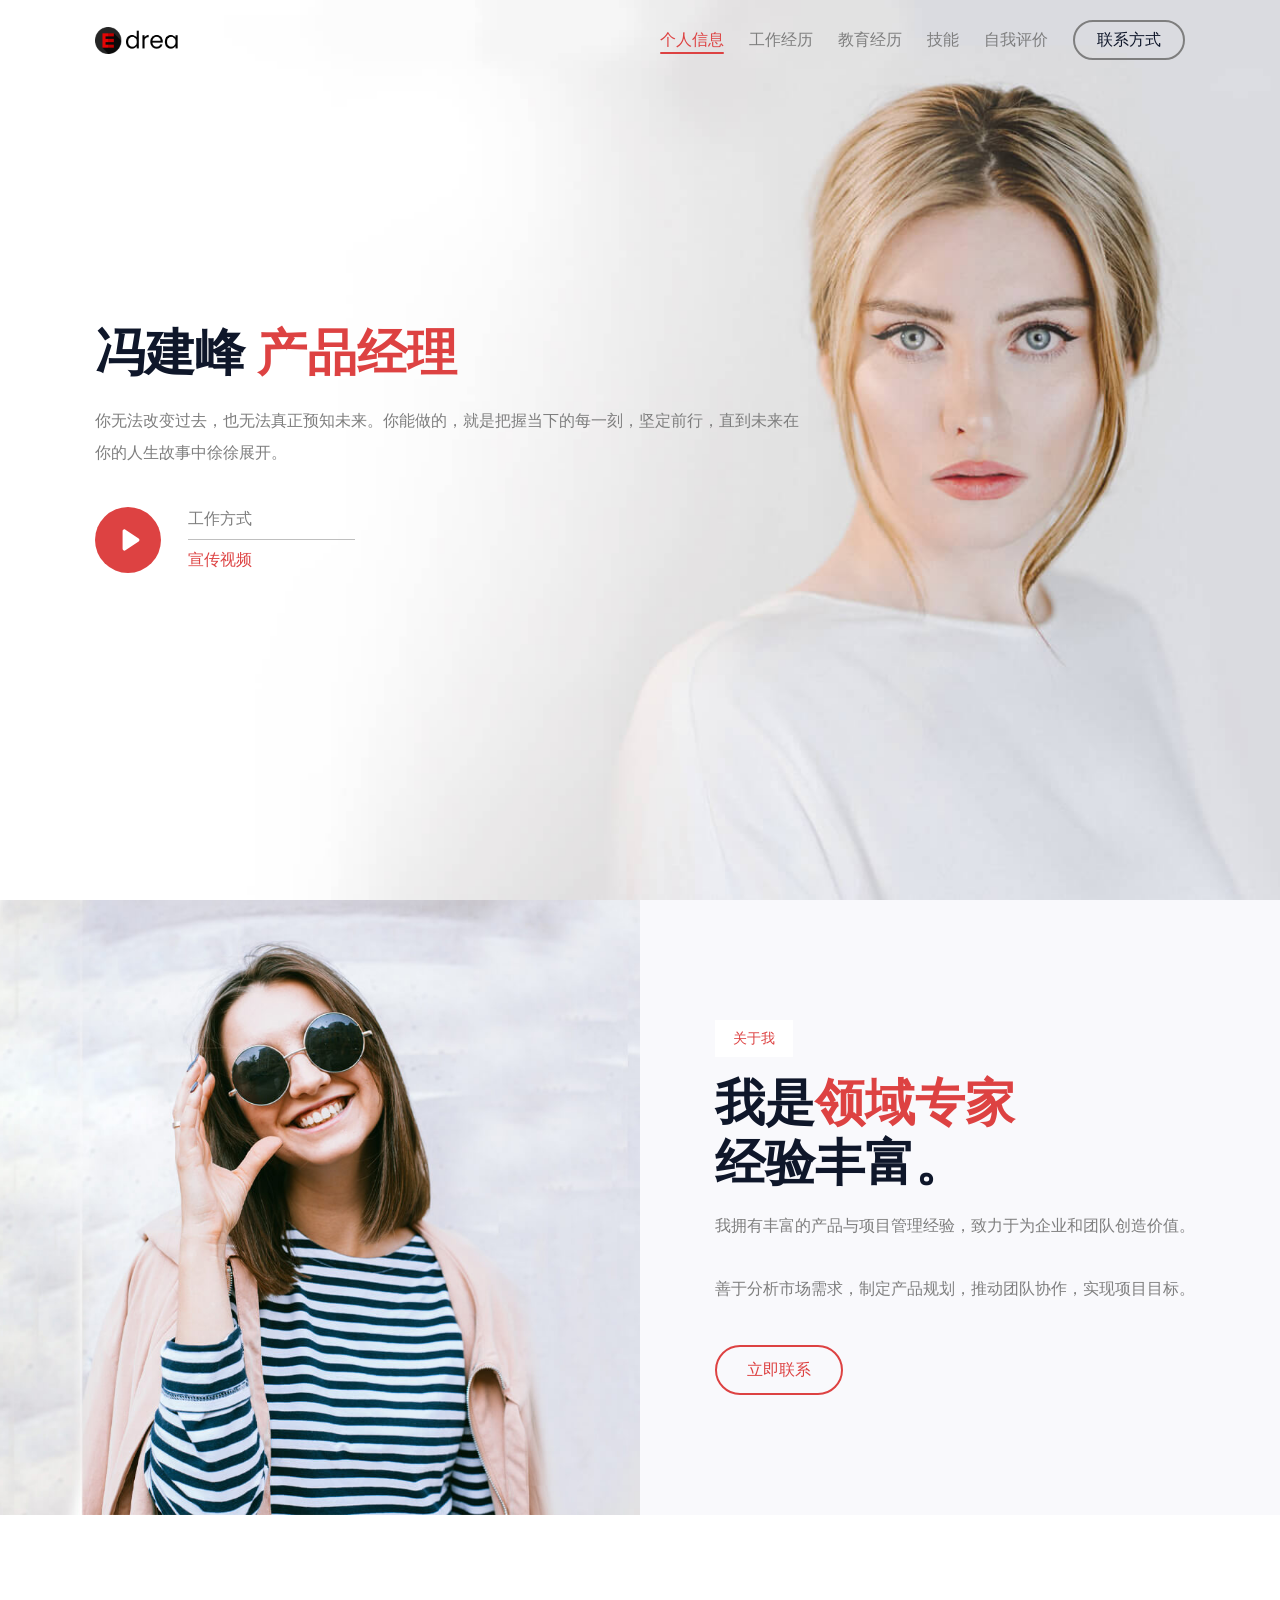
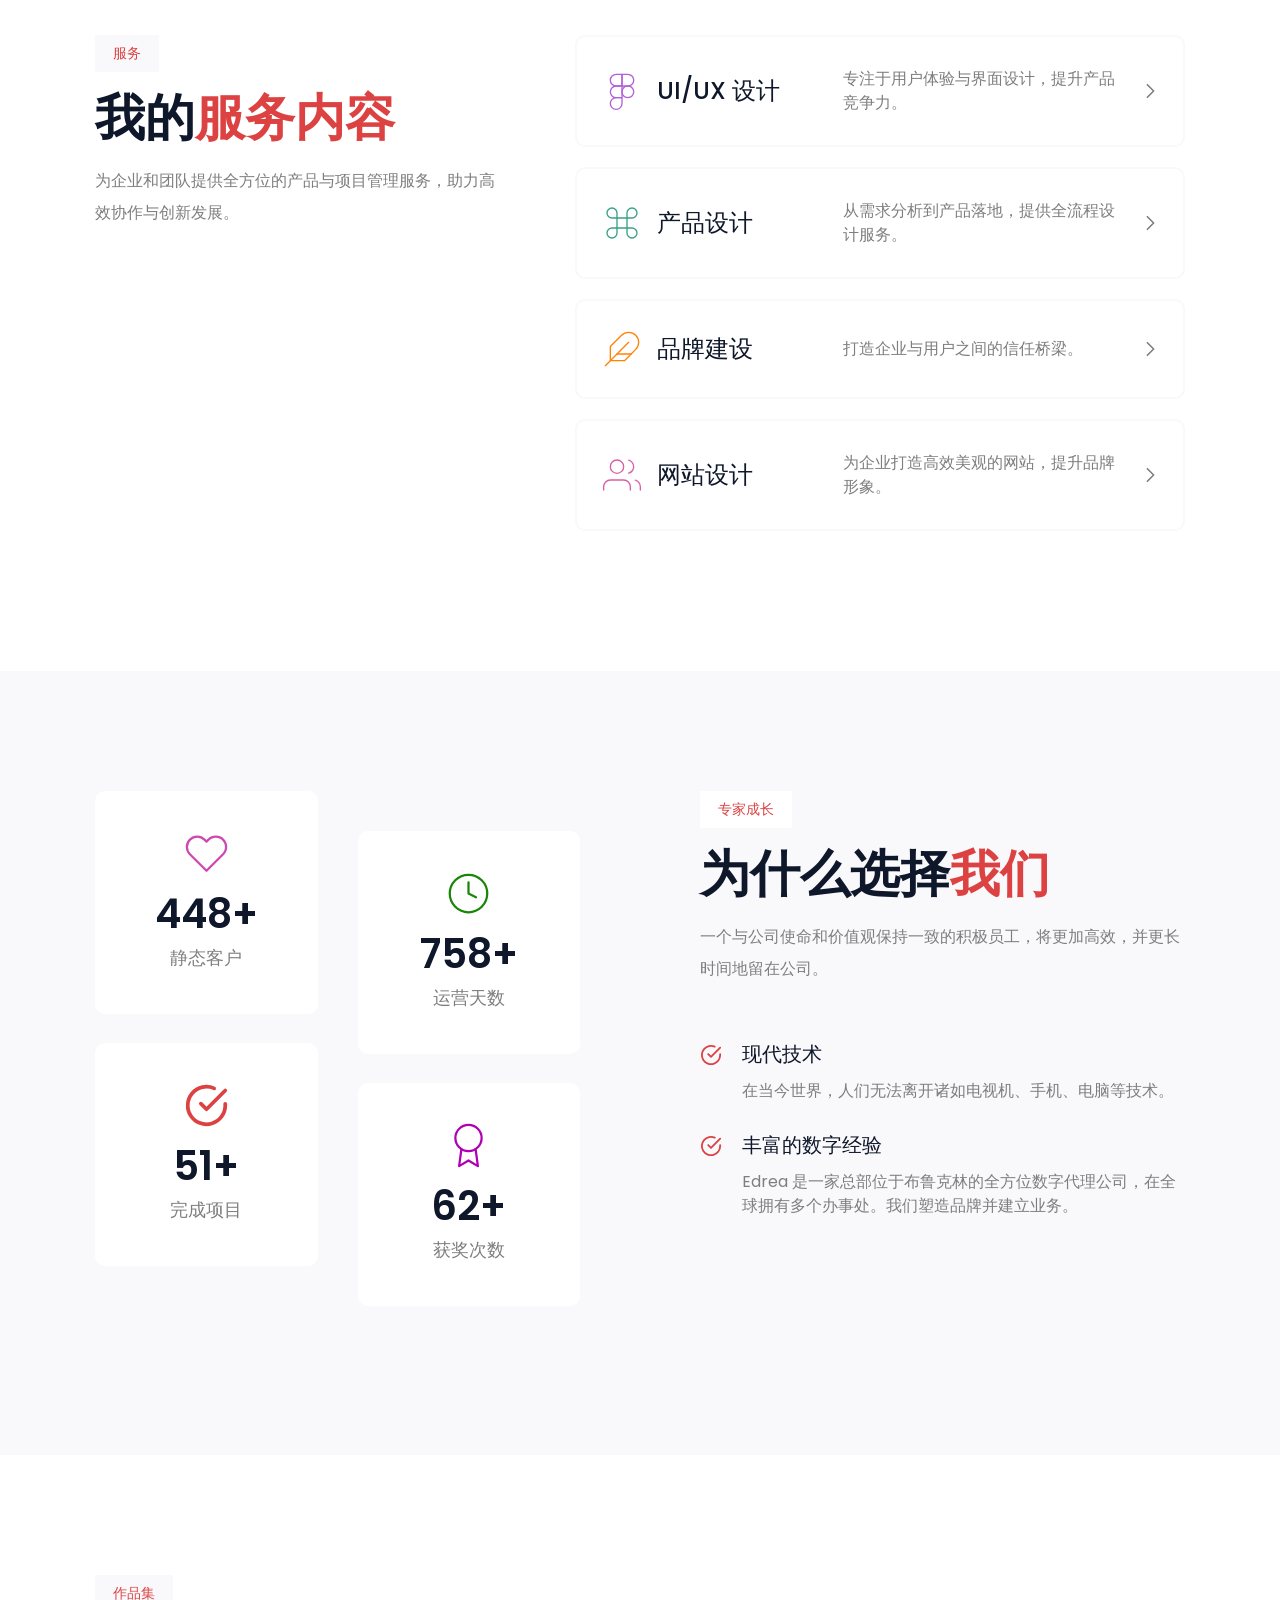
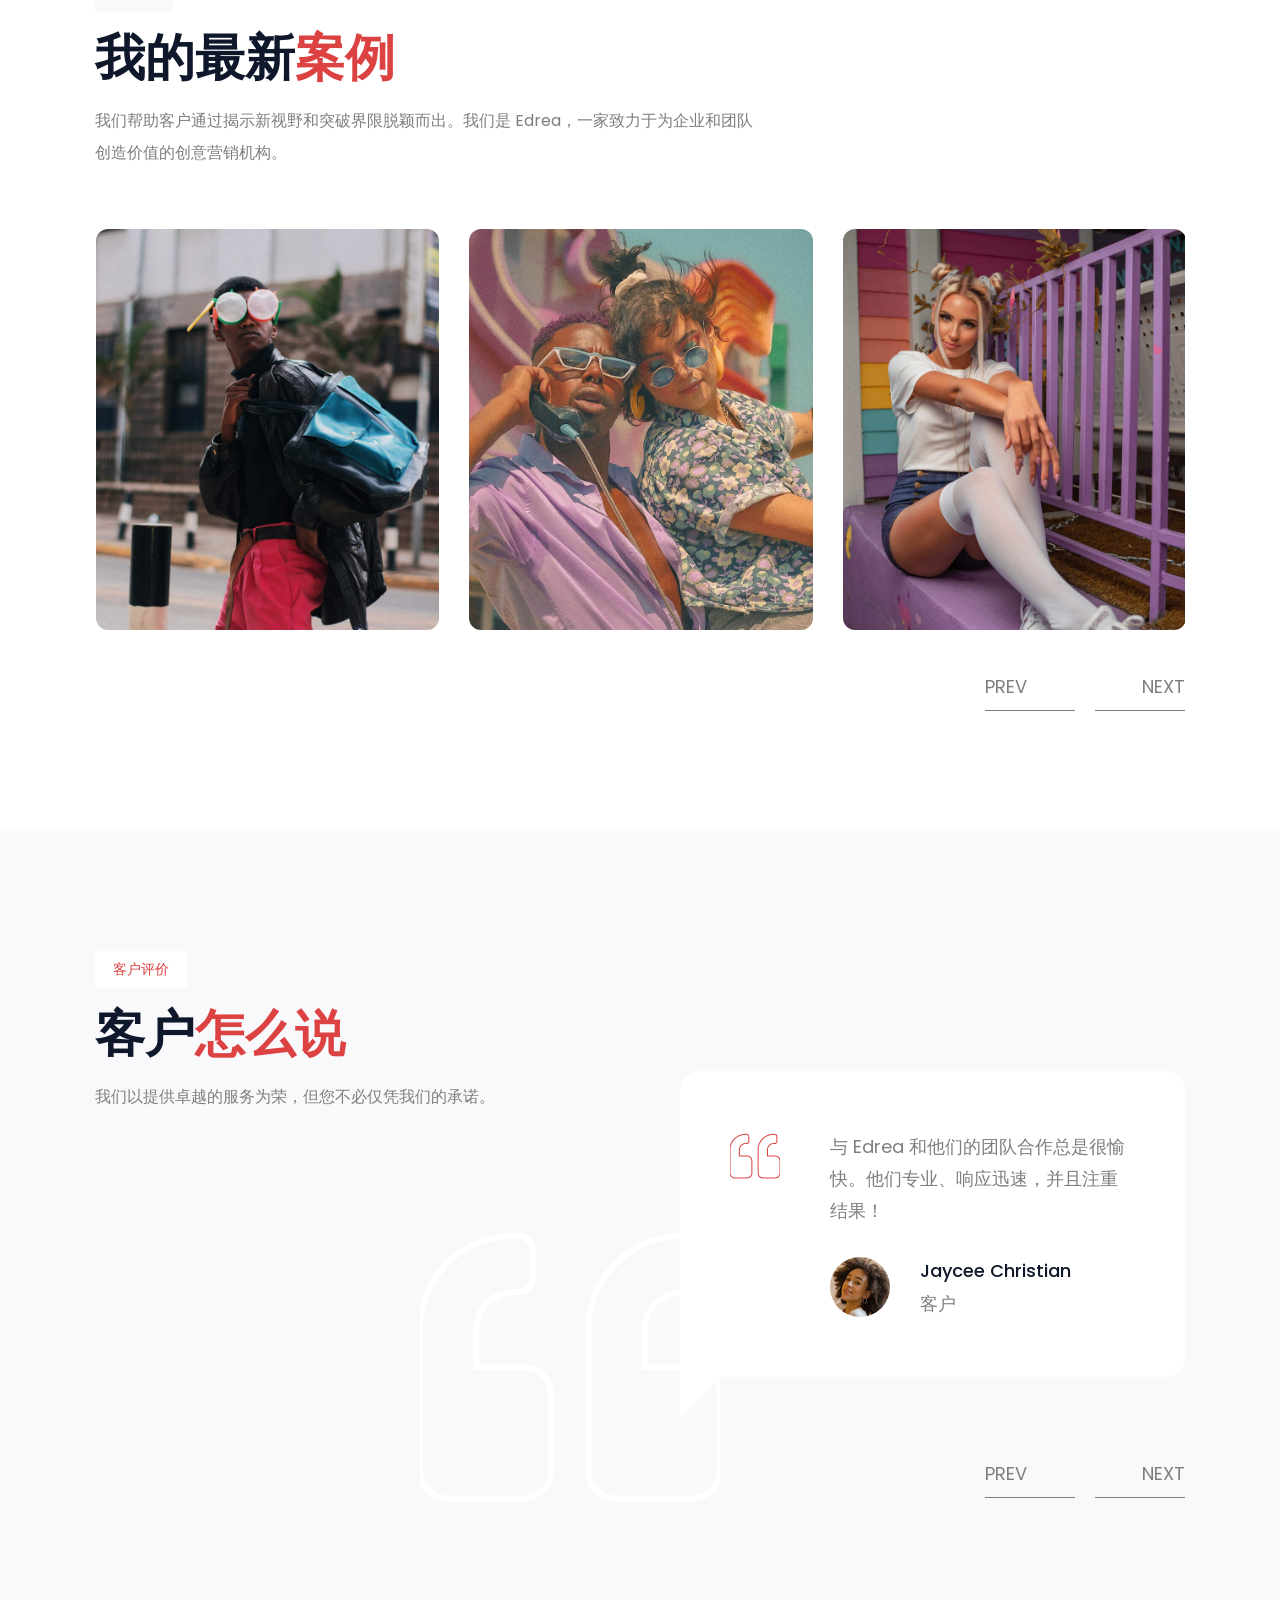
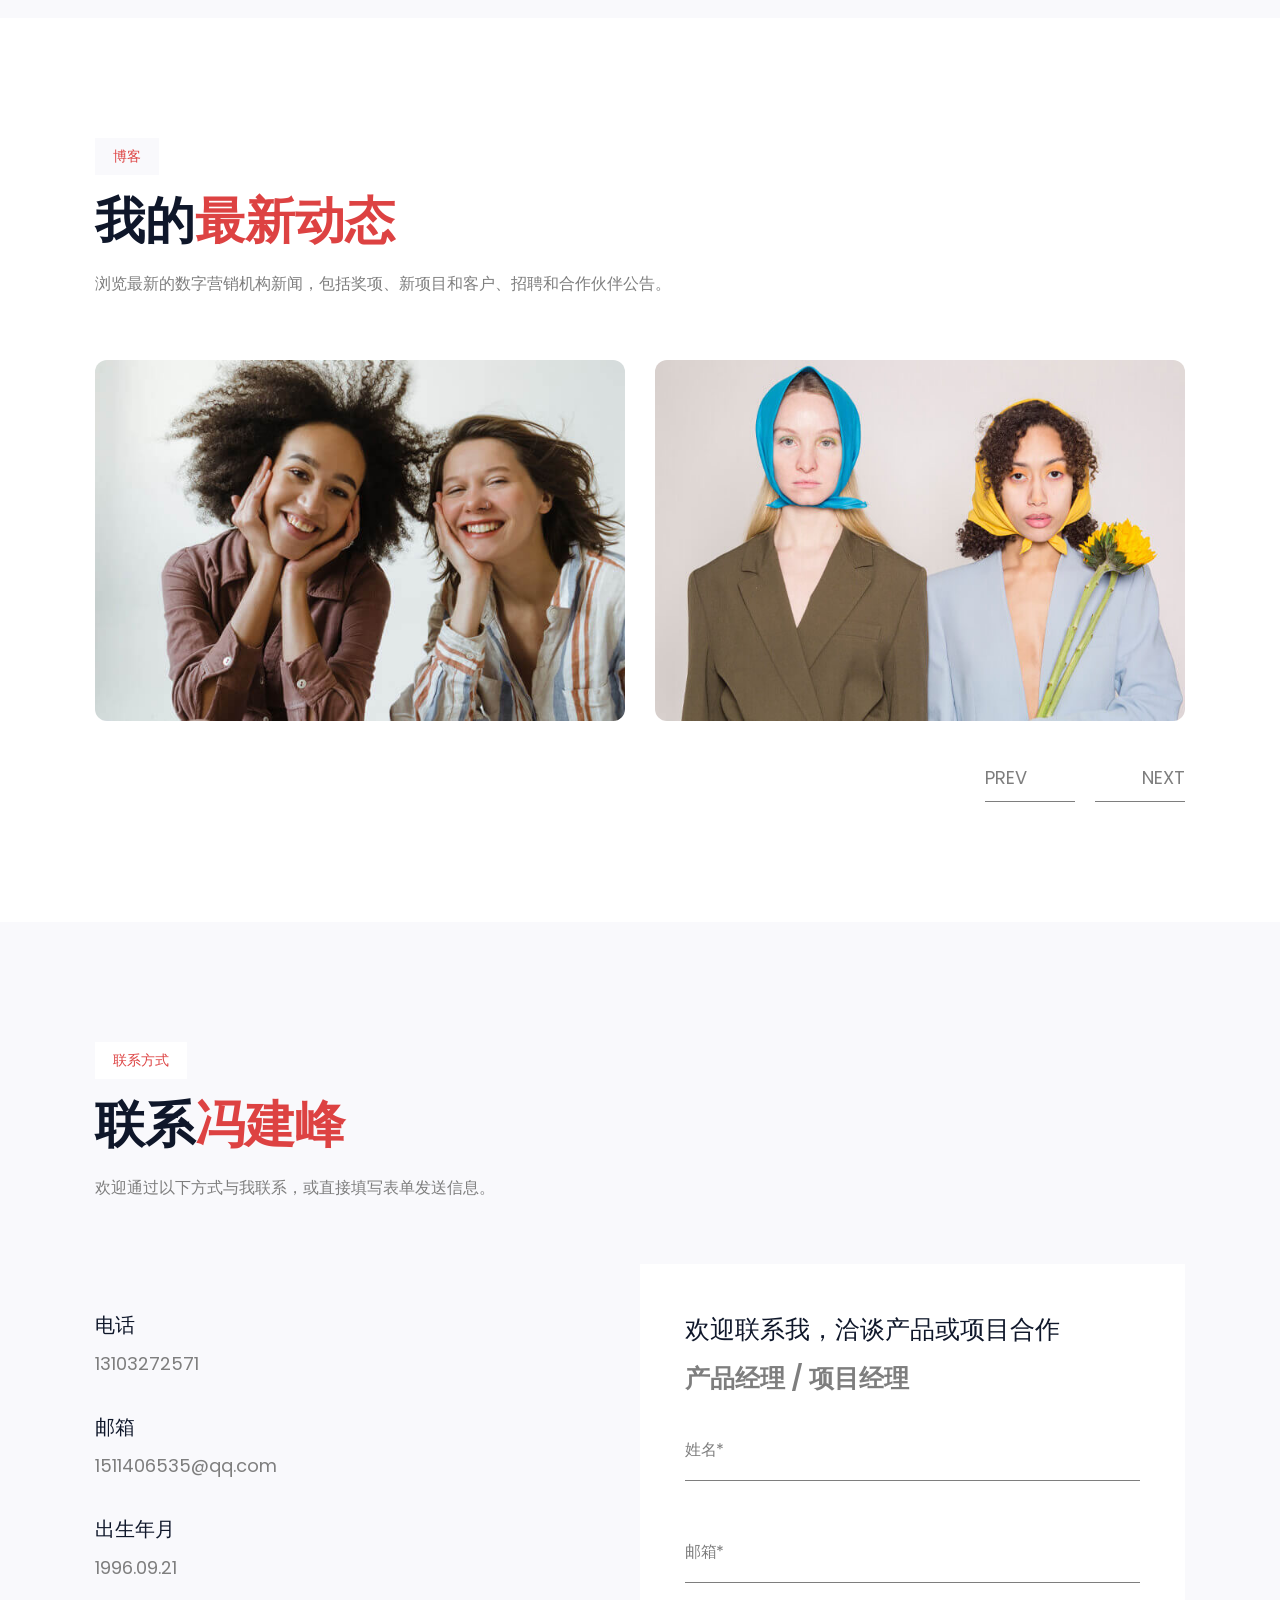
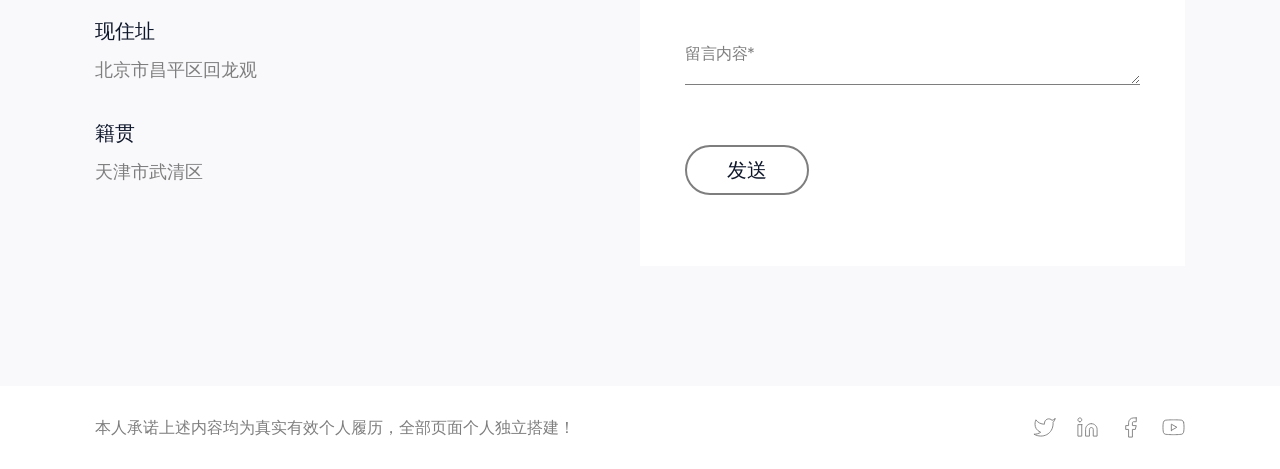
==== index.html @ b8f6c0c9 "初始化项目：冯建峰个人简历网站 - 产品经理/项目经理" ====
<!DOCTYPE html>
<!--[if lt IE 7 ]><html class="ie ie6" lang="en"> <![endif]-->
<!--[if IE 7 ]><html class="ie ie7" lang="en"> <![endif]-->
<!--[if IE 8 ]><html class="ie ie8" lang="en"> <![endif]-->
<!--[if (gte IE 9)|!(IE)]><!--><html lang="en"> <!--<![endif]-->
<head>
<meta http-equiv="Content-Type" content="text/html; charset=utf-8">
<meta name="description" content="Edrea">
<meta name="author" content="marketify">
<meta name="viewport" content="width=device-width, initial-scale=1, maximum-scale=1">
<title>冯建峰 | 产品经理</title>

<link href="https://fonts.googleapis.com/css2?family=DM+Sans:ital,wght@0,400;0,500;0,700;1,400;1,500;1,700&family=Playfair+Display:ital,wght@0,400;0,500;0,600;0,700;0,800;0,900;1,400;1,500;1,600;1,700;1,800;1,900&family=Poppins:ital,wght@0,100;0,200;0,300;0,400;0,500;0,600;0,700;0,800;0,900;1,100;1,200;1,300;1,400;1,500;1,600;1,700;1,800;1,900&display=swap" rel="stylesheet">

<link rel="stylesheet" type="text/css" href="static/css/plugins.css">
<link rel="stylesheet" type="text/css" href="static/css/dark.css">
<link rel="stylesheet" type="text/css" href="static/css/style.css">
<!--[if lt IE 9]> <script type="text/javascript" src="js/modernizr.custom.js"></script> <![endif]-->

</head>
<body> 

<div class="edrea_modalbox">
<div class="box_inner">
<div class="close">
<a href="#"><img class="svg" src="static/picture/cancel.svg" alt=""></a>
</div>
<div class="modal_content">
<h3 class="fixed_title"></h3>
<div class="modal_in">

</div>
<div class="edrea_prevnext" data-index="" data-from="">
<div class="next"><a href="#">Next</a></div>
<div class="prev"><a href="#">Prev</a></div>
</div>
</div>
</div>
</div>


<div id="preloader">
<div class="loader_line"></div>
</div>


<div class="edrea_wrapper">

<div class="edrea_topbar">
<div class="in">
<div class="container">
<div class="topbar_inner">
<div class="logo">
<a href=""><img src="static/picture/1.png" alt=""></a>
</div>
<div class="menu">
<ul class="anchor_nav">
<li class="current"><a href="#home">个人信息</a></li>
<li><a href="#about">工作经历</a></li>
<li><a href="#services">教育经历</a></li>
<li><a href="#portfolio">技能</a></li>
<li><a href="#news">自我评价</a></li>
<li class="button"><a href="#Call Me">联系方式</a></li>
</ul>
<span class="ccc"></span>
</div>
</div>
</div>
</div>
</div>


<div class="edrea_mobile_menu">
<div class="mobile_menu_inner">
<div class="container">
<div class="mobile_in">
<div class="logo">
<a href="#"><img src="static/picture/1.png" alt=""></a>
</div>
<div class="my_trigger">
<div class="hamburger hamburger--collapse-r">
<div class="hamburger-box">
<div class="hamburger-inner"></div>
</div>
</div>
</div>
</div>
</div>
</div>
<div class="dropdown">
<div class="container">
<div class="dropdown_inner">
<ul class="anchor_nav">
<li><a href="#home">个人信息</a></li>
<li><a href="#about">工作经历</a></li>
<li><a href="#services">教育经历</a></li>
<li><a href="#portfolio">技能</a></li>
<li><a href="#news">自我评价</a></li>
<li class="button"><a href="#contact">联系方式</a></li>
</ul>
</div>
</div>
</div>
</div>


<section id="home">
<div class="edrea_hero">
<div class="overlay"><div class="overlay_image" data-img-url="img/banner/1.jpg"></div></div>
<div class="overlay_color"></div>
<div class="content">
<div class="container">
<div class="content_in">
<h3 class="title">冯建峰 <span>产品经理</span>  </h3>
<p class="description">你无法改变过去，也无法真正预知未来。你能做的，就是把握当下的每一刻，坚定前行，直到未来在你的人生故事中徐徐展开。</p>
<div class="edrea_video_button">
<span class="icon"><img class="svg" src="static/picture/play.svg" alt="svg">
    <a href="MVI_7310.MP4"></a>
</span>
<div class="video_right">
<span class="top">工作方式</span>
<span class="bottom">宣传视频</span>
</div>
</div>
</div>
</div>
</div>
</div>
</section>


<section id="about">
<div class="edrea_about">
<div class="overlay"><div class="overlay_image" data-img-url="img/about/1.jpg"></div></div>
<div class="content">
<div class="edrea_title">
<p class="sub_text"><span>关于我</span></p>
<h3 class="title">我是<span>领域专家</span><br>经验丰富。</h3>
<p class="description">我拥有丰富的产品与项目管理经验，致力于为企业和团队创造价值。</p>
<p class="description">善于分析市场需求，制定产品规划，推动团队协作，实现项目目标。</p>
<div class="edrea_button">
<a href="#contact">立即联系</a>
</div>
</div>
</div>
</div>
</section>


<section id="services">
<div class="edrea_services">
<div class="container">
<div class="content">
<div class="service_left">
<div class="edrea_title bg_white">
<p class="sub_text"><span>服务</span></p>
<h3 class="title">我的<span>服务内容</span></h3>
<p class="description">为企业和团队提供全方位的产品与项目管理服务，助力高效协作与创新发展。</p>
</div>
</div>
<div class="service_right">
<ul class="edrea_service_list modal_items" data-from="services" data-count="4">
<li class="modal_item" data-index="1">
<div class="service_item">
<span class="icon"><img class="svg custom" src="static/picture/figma.svg" alt="svg"></span>
<h3>UI/UX 设计</h3>
<p>专注于用户体验与界面设计，提升产品竞争力。</p>
<span class="arrow"><img class="svg custom" src="static/picture/arrow.svg" alt="svg"></span>
<div class="hidden_information">
<div class="image">
<img src="static/picture/thumb4-3.jpg" alt="">
<div class="main" data-img-url="img/service/1.jpg"></div>
</div>
<div class="description">
<h3>UI/UX 设计</h3>
<p>即使不能像往常一样外出，也可以通过想象力和创造力提升设计能力。这里有一些建议，帮助你在特殊时期依然保持创作热情。</p>
<h3>什么是品牌？</h3>
<p>品牌是企业与用户之间的纽带，良好的品牌形象有助于提升市场竞争力。</p>
<div class="in_list">
<ul>
<li><p>电子邮件是重要的沟通渠道。</p></li>
<li><p>如何表达你的想法？</p></li>
<li><p>无论是新项目还是持续优化，都值得关注。</p></li>
<li><p>善用工具提升团队协作效率。</p></li>
</ul>
</div>
<p>特殊时期的变化值得记录，这些经历将成为宝贵的回忆。</p>
</div>
</div>
</div>
</li>
<li class="modal_item" data-index="2">
<div class="service_item">
<span class="icon"><img class="svg custom" src="static/picture/command.svg" alt="svg"></span>
<h3>产品设计</h3>
<p>从需求分析到产品落地，提供全流程设计服务。</p>
<span class="arrow"><img class="svg custom" src="static/picture/arrow.svg" alt="svg"></span>
<div class="hidden_information">
<div class="image">
<img src="static/picture/thumb4-3.jpg" alt="">
<div class="main" data-img-url="img/service/2.jpg"></div>
</div>
<div class="description">
<h3>产品设计</h3>
<p>即使不能像往常一样外出，也可以通过想象力和创造力提升设计能力。这里有一些建议，帮助你在特殊时期依然保持创作热情。</p>
<h3>什么是品牌？</h3>
<p>品牌是企业与用户之间的纽带，良好的品牌形象有助于提升市场竞争力。</p>
<div class="in_list">
<ul>
<li><p>电子邮件是重要的沟通渠道。</p></li>
<li><p>如何表达你的想法？</p></li>
<li><p>无论是新项目还是持续优化，都值得关注。</p></li>
<li><p>善用工具提升团队协作效率。</p></li>
</ul>
</div>
<p>特殊时期的变化值得记录，这些经历将成为宝贵的回忆。</p>
</div>
</div>
</div>
</li>
<li class="modal_item" data-index="3">
<div class="service_item">
<span class="icon"><img class="svg custom" src="static/picture/feather.svg" alt="svg"></span>
<h3>品牌建设</h3>
<p>打造企业与用户之间的信任桥梁。</p>
<span class="arrow"><img class="svg custom" src="static/picture/arrow.svg" alt="svg"></span>
<div class="hidden_information">
<div class="image">
<img src="static/picture/thumb4-3.jpg" alt="">
<div class="main" data-img-url="img/service/3.jpg"></div>
</div>
<div class="description">
<h3>品牌建设</h3>
<p>即使不能像往常一样外出，也可以通过想象力和创造力提升设计能力。这里有一些建议，帮助你在特殊时期依然保持创作热情。</p>
<h3>什么是品牌？</h3>
<p>品牌是企业与用户之间的纽带，良好的品牌形象有助于提升市场竞争力。</p>
<div class="in_list">
<ul>
<li><p>电子邮件是重要的沟通渠道。</p></li>
<li><p>如何表达你的想法？</p></li>
<li><p>无论是新项目还是持续优化，都值得关注。</p></li>
<li><p>善用工具提升团队协作效率。</p></li>
</ul>
</div>
<p>特殊时期的变化值得记录，这些经历将成为宝贵的回忆。</p>
</div>
</div>
</div>
</li>
<li class="modal_item" data-index="4">
<div class="service_item">
<span class="icon"><img class="svg custom" src="static/picture/users.svg" alt="svg"></span>
<h3>网站设计</h3>
<p>为企业打造高效美观的网站，提升品牌形象。</p>
<span class="arrow"><img class="svg custom" src="static/picture/arrow.svg" alt="svg"></span>
<div class="hidden_information">
<div class="image">
<img src="static/picture/thumb4-3.jpg" alt="">
<div class="main" data-img-url="img/service/4.jpg"></div>
</div>
<div class="description">
<h3>网站设计</h3>
<p>即使不能像往常一样外出，也可以通过想象力和创造力提升设计能力。这里有一些建议，帮助你在特殊时期依然保持创作热情。</p>
<h3>什么是品牌？</h3>
<p>品牌是企业与用户之间的纽带，良好的品牌形象有助于提升市场竞争力。</p>
<div class="in_list">
<ul>
<li><p>电子邮件是重要的沟通渠道。</p></li>
<li><p>如何表达你的想法？</p></li>
<li><p>无论是新项目还是持续优化，都值得关注。</p></li>
<li><p>善用工具提升团队协作效率。</p></li>
</ul>
</div>
<p>特殊时期的变化值得记录，这些经历将成为宝贵的回忆。</p>
</div>
</div>
</div>
</li>
</ul>
</div>
</div>
</div>
</div>
</section>


<section id="information">
<div class="edrea_information">
<div class="container">
<div class="content">
<div class="info_left">
<ul class="masonry">
<li class="masonry_item">
<div class="item">
<span class="icon"><img class="svg custom" src="static/picture/heart.svg" alt="svg"></span>
<h3>
<span class="prefix"></span><span class="edrea_counter" data-to="472" data-speed="2000"></span><span class="suffix">+</span>
</h3>
<p>静态客户</p>
</div>
</li>
<li class="masonry_item">
<div class="item">
<span class="icon"><img class="svg custom" src="static/picture/clock.svg" alt="svg"></span>
<h3>
<span class="prefix"></span><span class="edrea_counter" data-to="798" data-speed="2000"></span><span class="suffix">+</span>
</h3>
<p>运营天数</p>
</div>
</li>
<li class="masonry_item">
<div class="item">
<span class="icon"><img class="svg custom" src="static/picture/check-circle.svg" alt="svg"></span>
<h3>
<span class="prefix"></span><span class="edrea_counter" data-to="64" data-speed="2000"></span><span class="suffix">+</span>
</h3>
<p>完成项目</p>
</div>
</li>
<li class="masonry_item">
<div class="item">
<span class="icon"><img class="svg custom" src="static/picture/award.svg" alt="svg"></span>
<h3>
<span class="prefix"></span><span class="edrea_counter" data-to="78" data-speed="2000"></span><span class="suffix">+</span>
</h3>
<p>获奖次数</p>
</div>
</li>
</ul>
</div>
<div class="info_right">
<div class="edrea_title">
<p class="sub_text"><span>专家成长</span></p>
<h3 class="title">为什么选择<span>我们</span></h3>
<p class="description">一个与公司使命和价值观保持一致的积极员工，将更加高效，并更长时间地留在公司。</p>
</div>
<div class="edrea_checklist">
<ul>
<li>
<span class="icon"><img class="svg" src="static/picture/check-circle.svg" alt="svg"></span>
<h3>现代技术</h3>
<p>在当今世界，人们无法离开诸如电视机、手机、电脑等技术。</p>
</li>
<li>
<span class="icon"><img class="svg" src="static/picture/check-circle.svg" alt="svg"></span>
<h3>丰富的数字经验</h3>
<p>Edrea 是一家总部位于布鲁克林的全方位数字代理公司，在全球拥有多个办事处。我们塑造品牌并建立业务。</p>
</li>
</ul>
</div>
</div>
</div>
</div>
</div>
</section>


<section id="portfolio">
<div class="edrea_portfolio">
<div class="container">
<div class="content">
<div class="edrea_title bg_white">
<p class="sub_text"><span>作品集</span></p>
<h3 class="title">我的最新<span>案例</span></h3>
<p class="description">我们帮助客户通过揭示新视野和突破界限脱颖而出。我们是 Edrea，一家致力于为企业和团队创造价值的创意营销机构。</p>
</div>
<div class="edrea_portfolio_slider">
<div class="edrea_slider_in">
<div class="owl-carousel modal_items" data-from="portfolio" data-count="4">
<div class="item modal_item" data-index="1">
<div class="image">
<img src="static/picture/thumb6-7.jpg" alt="">
<div class="overlay_image" data-img-url="img/portfolio/1.jpg"></div>
</div>
<div class="overlay"></div>
<div class="title_holder">
<h3>
<span>Ave Simone<span class="icon"><img class="svg" src="static/picture/arrow-right.svg" alt="svg"></span></span>
</h3>
<p>Ultrices sagittis feugiat pulvinar faucibus.</p>
</div>
<div class="hidden_information">
<div class="image">
<img src="static/picture/thumb4-3.jpg" alt="">
<div class="main" data-img-url="img/portfolio/1.jpg"></div>
</div>
<div class="description">
<h3>Ave Simone</h3>
<p>Just because we can't get out and about like we normally would, doesn’t mean we have to taking pictures. There’s still plenty you can do, provided you're prepared to use some imagination. Here are a few ideas to keep you shooting until normal life resumes.</p>
<p>Most photographers love to shoot the unusual, and you don’t get much more unusual than These Unprecedented Times. Right now everything counts as out of the ordinary. There are a number of remarkable things about these lockdown days that are worth photographing now we can remember them when it is all over.</p>
<h3>What Is Branding?</h3>
<p>Nullam blandit constituto eam ne, te nam ignota vituper.atoribus. Malis cetero quem saipe, prou thendrerit voluptaria.</p>
<div class="in_list">
<ul>
<li><p>Email is a crucial channel in any marketing.</p></li>
<li><p>Curious what to say? How to say it?</p></li>
<li><p>Whether you’re kicking off a new ca mpaign.</p></li>
<li><p>Habitasse per feugiat aliquam luctus accumsan curae</p></li>
</ul>
</div>
<p>Streets empty that are usually busy are remarkable and can evoke the sense of historical pictures from before the invention of the motorcar. Other things that are different at the moment will be queues to get into stores and the lines marked out on the floor to show how far apart we should be.</p>
</div>
</div>
</div>
<div class="item modal_item" data-index="2">
<div class="image">
<img src="static/picture/thumb6-7.jpg" alt="">
<div class="overlay_image" data-img-url="img/portfolio/2.jpg"></div>
</div>
<div class="overlay"></div>
<div class="title_holder">
<h3>
<span>Selena Brook<span class="icon"><img class="svg" src="static/picture/arrow-right.svg" alt="svg"></span></span>
</h3>
<p>Ultrices sagittis feugiat pulvinar faucibus.</p>
</div>
<div class="hidden_information">
<div class="image">
<img src="static/picture/thumb4-3.jpg" alt="">
<div class="main" data-img-url="img/portfolio/2.jpg"></div>
</div>
<div class="description">
<h3>Selena Brook</h3>
<p>Just because we can't get out and about like we normally would, doesn’t mean we have to taking pictures. There’s still plenty you can do, provided you're prepared to use some imagination. Here are a few ideas to keep you shooting until normal life resumes.</p>
<p>Most photographers love to shoot the unusual, and you don’t get much more unusual than These Unprecedented Times. Right now everything counts as out of the ordinary. There are a number of remarkable things about these lockdown days that are worth photographing now we can remember them when it is all over.</p>
<h3>What Is Branding?</h3>
<p>Nullam blandit constituto eam ne, te nam ignota vituper.atoribus. Malis cetero quem saipe, prou thendrerit voluptaria.</p>
<div class="in_list">
<ul>
<li><p>Email is a crucial channel in any marketing.</p></li>
<li><p>Curious what to say? How to say it?</p></li>
<li><p>Whether you’re kicking off a new ca mpaign.</p></li>
<li><p>Habitasse per feugiat aliquam luctus accumsan curae</p></li>
</ul>
</div>
<p>Streets empty that are usually busy are remarkable and can evoke the sense of historical pictures from before the invention of the motorcar. Other things that are different at the moment will be queues to get into stores and the lines marked out on the floor to show how far apart we should be.</p>
</div>
</div>
</div>
<div class="item modal_item" data-index="3">
<div class="image">
<img src="static/picture/thumb6-7.jpg" alt="">
<div class="overlay_image" data-img-url="img/portfolio/3.jpg"></div>
</div>
<div class="overlay"></div>
<div class="title_holder">
<h3>
<span>Aura Dione<span class="icon"><img class="svg" src="static/picture/arrow-right.svg" alt="svg"></span></span>
</h3>
<p>Ultrices sagittis feugiat pulvinar faucibus.</p>
</div>
<div class="hidden_information">
<div class="image">
<img src="static/picture/thumb4-3.jpg" alt="">
<div class="main" data-img-url="img/portfolio/3.jpg"></div>
</div>
<div class="description">
<h3>Aura Dione</h3>
<p>Just because we can't get out and about like we normally would, doesn’t mean we have to taking pictures. There’s still plenty you can do, provided you're prepared to use some imagination. Here are a few ideas to keep you shooting until normal life resumes.</p>
<p>Most photographers love to shoot the unusual, and you don’t get much more unusual than These Unprecedented Times. Right now everything counts as out of the ordinary. There are a number of remarkable things about these lockdown days that are worth photographing now we can remember them when it is all over.</p>
<h3>What Is Branding?</h3>
<p>Nullam blandit constituto eam ne, te nam ignota vituper.atoribus. Malis cetero quem saipe, prou thendrerit voluptaria.</p>
<div class="in_list">
<ul>
<li><p>Email is a crucial channel in any marketing.</p></li>
<li><p>Curious what to say? How to say it?</p></li>
<li><p>Whether you’re kicking off a new ca mpaign.</p></li>
<li><p>Habitasse per feugiat aliquam luctus accumsan curae</p></li>
</ul>
</div>
<p>Streets empty that are usually busy are remarkable and can evoke the sense of historical pictures from before the invention of the motorcar. Other things that are different at the moment will be queues to get into stores and the lines marked out on the floor to show how far apart we should be.</p>
</div>
</div>
</div>
<div class="item modal_item" data-index="4">
<div class="image">
<img src="static/picture/thumb6-7.jpg" alt="">
<div class="overlay_image" data-img-url="img/portfolio/4.jpg"></div>
</div>
<div class="overlay"></div>
<div class="title_holder">
<h3>
<span>Kelly Smith<span class="icon"><img class="svg" src="static/picture/arrow-right.svg" alt="svg"></span></span>
</h3>
<p>Ultrices sagittis feugiat pulvinar faucibus.</p>
</div>
<div class="hidden_information">
<div class="image">
<img src="static/picture/thumb4-3.jpg" alt="">
<div class="main" data-img-url="img/portfolio/4.jpg"></div>
</div>
<div class="description">
<h3>Kelly Smith</h3>
<p>Just because we can't get out and about like we normally would, doesn’t mean we have to taking pictures. There’s still plenty you can do, provided you're prepared to use some imagination. Here are a few ideas to keep you shooting until normal life resumes.</p>
<p>Most photographers love to shoot the unusual, and you don’t get much more unusual than These Unprecedented Times. Right now everything counts as out of the ordinary. There are a number of remarkable things about these lockdown days that are worth photographing now we can remember them when it is all over.</p>
<h3>What Is Branding?</h3>
<p>Nullam blandit constituto eam ne, te nam ignota vituper.atoribus. Malis cetero quem saipe, prou thendrerit voluptaria.</p>
<div class="in_list">
<ul>
<li><p>Email is a crucial channel in any marketing.</p></li>
<li><p>Curious what to say? How to say it?</p></li>
<li><p>Whether you’re kicking off a new ca mpaign.</p></li>
<li><p>Habitasse per feugiat aliquam luctus accumsan curae</p></li>
</ul>
</div>
<p>Streets empty that are usually busy are remarkable and can evoke the sense of historical pictures from before the invention of the motorcar. Other things that are different at the moment will be queues to get into stores and the lines marked out on the floor to show how far apart we should be.</p>
</div>
</div>
</div>
</div>
</div>
<div class="edrea_prevnext">
<div class="next"><a href="#">Next</a></div>
<div class="prev"><a href="#">Prev</a></div>
</div>
</div>
</div>
</div>
</div>
</section>


<section id="testimonials">
<div class="edrea_testimonials">
<div class="container">
<div class="content">
<div class="testi_left">
<div class="edrea_title">
<p class="sub_text"><span>客户评价</span></p>
<h3 class="title">客户<span>怎么说</span></h3>
<p class="description">我们以提供卓越的服务为荣，但您不必仅凭我们的承诺。</p>
</div>
</div>
<div class="testi_right">
<div class="edrea_testi_slider">
<div class="owl-carousel">
<div class="item">
<div class="item_in">
<span class="icon"><img class="svg" src="static/picture/quote.svg" alt="svg"></span>
<div class="description">
<p>与 Edrea 和他们的团队合作总是很愉快。他们专业、响应迅速，并且注重结果！</p>
</div>
<div class="title">
<span class="image" data-img-url="img/testimonial/1.jpg"></span>
<h3>Jaycee Christian</h3>
<p>客户</p>
</div>
</div>
</div>
<div class="item">
<div class="item_in">
<span class="icon"><img class="svg" src="static/picture/quote.svg" alt="svg"></span>
<div class="description">
<p>总是随时准备回答任何问题。他们对所提供的服务非常了解。强烈推荐给任何人</p>
</div>
<div class="title">
<span class="image" data-img-url="img/testimonial/2.jpg"></span>
<h3>Willow Davidson</h3>
<p>客户</p>
</div>
</div>
</div>
<div class="item">
<div class="item_in">
<span class="icon"><img class="svg" src="static/picture/quote.svg" alt="svg"></span>
<div class="description">
<p>出色的结果。与他们合作很愉快，最重要的是，帮助我们在网络上建立了存在感</p>
</div>
<div class="title">
<span class="image" data-img-url="img/testimonial/3.jpg"></span>
<h3>Megan Simpson</h3>
<p>客户</p>
</div>
</div>
</div>
</div>
<div class="quote">
<img class="svg" src="static/picture/quote.svg" alt="svg">
</div>
<div class="edrea_prevnext">
<div class="next"><a href="#">Next</a></div>
<div class="prev"><a href="#">Prev</a></div>
</div>
</div>
</div>
</div>
</div>
</div>
</section>


<section id="news">
<div class="edrea_news">
<div class="container">
<div class="content">
<div class="edrea_title bg_white">
<p class="sub_text"><span>博客</span></p>
<h3 class="title">我的<span>最新动态</span></h3>
<p class="description">浏览最新的数字营销机构新闻，包括奖项、新项目和客户、招聘和合作伙伴公告。</p>
</div>
<div class="edrea_news_slider">
<div class="owl-carousel modal_items" data-from="news" data-count="4">
<div class="item modal_item" data-index="1">
<div class="image">
<img src="static/picture/thumb63-43.jpg" alt="">
<div class="overlay_image" data-img-url="img/blogs/1.jpg"></div>
</div>
<div class="overlay"></div> 
<div class="title_holder">
<p>
<span class="date">27 四月</span>
<span class="type">博客</span>
</p>
<h3>世界顶级开发者和设计师</h3>
</div>
<div class="hidden_information">
<div class="image">
<img src="static/picture/thumb4-3.jpg" alt="">
<div class="main" data-img-url="img/blogs/1.jpg"></div>
</div>
<div class="description">
<h3>世界顶级开发者和设计师</h3>
<p>Just because we can't get out and about like we normally would, doesn’t mean we have to taking pictures. There’s still plenty you can do, provided you're prepared to use some imagination. Here are a few ideas to keep you shooting until normal life resumes.</p>
<p>Most photographers love to shoot the unusual, and you don’t get much more unusual than These Unprecedented Times. Right now everything counts as out of the ordinary. There are a number of remarkable things about these lockdown days that are worth photographing now we can remember them when it is all over.</p>
<h3>What Is Branding?</h3>
<p>Nullam blandit constituto eam ne, te nam ignota vituper.atoribus. Malis cetero quem saipe, prou thendrerit voluptaria.</p>
<div class="in_list">
<ul>
<li><p>Email is a crucial channel in any marketing.</p></li>
<li><p>Curious what to say? How to say it?</p></li>
<li><p>Whether you’re kicking off a new ca mpaign.</p></li>
<li><p>Habitasse per feugiat aliquam luctus accumsan curae</p></li>
</ul>
</div>
<p>特殊时期的变化值得记录，这些经历将成为宝贵的回忆。</p>
</div>
</div>
</div>
<div class="item modal_item" data-index="2">
<div class="image">
<img src="static/picture/thumb63-43.jpg" alt="">
<div class="overlay_image" data-img-url="img/blogs/2.jpg"></div>
</div>
<div class="overlay"></div>
<div class="title_holder">
<p>
<span class="date">18 四月</span>
<span class="type">博客</span>
</p>
<h3>了解线框图，避免雇佣网页开发者</h3>
</div>
<div class="hidden_information">
<div class="image">
<img src="static/picture/thumb4-3.jpg" alt="">
<div class="main" data-img-url="img/blogs/2.jpg"></div>
</div>
<div class="description">
<h3>了解线框图，避免雇佣网页开发者</h3>
<p>Just because we can't get out and about like we normally would, doesn’t mean we have to taking pictures. There’s still plenty you can do, provided you're prepared to use some imagination. Here are a few ideas to keep you shooting until normal life resumes.</p>
<p>Most photographers love to shoot the unusual, and you don’t get much more unusual than These Unprecedented Times. Right now everything counts as out of the ordinary. There are a number of remarkable things about these lockdown days that are worth photographing now we can remember them when it is all over.</p>
<h3>What Is Branding?</h3>
<p>Nullam blandit constituto eam ne, te nam ignota vituper.atoribus. Malis cetero quem saipe, prou thendrerit voluptaria.</p>
<div class="in_list">
<ul>
<li><p>Email is a crucial channel in any marketing.</p></li>
<li><p>Curious what to say? How to say it?</p></li>
<li><p>Whether you’re kicking off a new ca mpaign.</p></li>
<li><p>Habitasse per feugiat aliquam luctus accumsan curae</p></li>
</ul>
</div>
<p>特殊时期的变化值得记录，这些经历将成为宝贵的回忆。</p>
</div>
</div>
</div>
<div class="item modal_item" data-index="3">
<div class="image">
<img src="static/picture/thumb63-43.jpg" alt="">
<div class="overlay_image" data-img-url="img/blogs/3.jpg"></div>
</div>
<div class="overlay"></div>
<div class="title_holder">
<p>
<span class="date">14 四月</span>
<span class="type">博客</span>
</p>
<h3>优化您的 WordPress 网站的 7 种方法</h3>
</div>
<div class="hidden_information">
<div class="image">
<img src="static/picture/thumb4-3.jpg" alt="">
<div class="main" data-img-url="img/blogs/3.jpg"></div>
</div>
<div class="description">
<h3>优化您的 WordPress 网站的 7 种方法</h3>
<p>Just because we can't get out and about like we normally would, doesn’t mean we have to taking pictures. There’s still plenty you can do, provided you're prepared to use some imagination. Here are a few ideas to keep you shooting until normal life resumes.</p>
<p>Most photographers love to shoot the unusual, and you don’t get much more unusual than These Unprecedented Times. Right now everything counts as out of the ordinary. There are a number of remarkable things about these lockdown days that are worth photographing now we can remember them when it is all over.</p>
<h3>What Is Branding?</h3>
<p>Nullam blandit constituto eam ne, te nam ignota vituper.atoribus. Malis cetero quem saipe, prou thendrerit voluptaria.</p>
<div class="in_list">
<ul>
<li><p>Email is a crucial channel in any marketing.</p></li>
<li><p>Curious what to say? How to say it?</p></li>
<li><p>Whether you’re kicking off a new ca mpaign.</p></li>
<li><p>Habitasse per feugiat aliquam luctus accumsan curae</p></li>
</ul>
</div>
<p>特殊时期的变化值得记录，这些经历将成为宝贵的回忆。</p>
</div>
</div>
</div>
<div class="item modal_item" data-index="4">
<div class="image">
<img src="static/picture/thumb63-43.jpg" alt="">
<div class="overlay_image" data-img-url="img/blogs/4.jpg"></div>
</div>
<div class="overlay"></div>
<div class="title_holder">
<p>
<span class="date">03 四月</span>
<span class="type">博客</span>
</p>
<h3>不要为 10 亿用户构建您的应用</h3>
</div>
<div class="hidden_information">
<div class="image">
<img src="static/picture/thumb4-3.jpg" alt="">
<div class="main" data-img-url="img/blogs/4.jpg"></div>
</div>
<div class="description">
<h3>不要为 10 亿用户构建您的应用</h3>
<p>Just because we can't get out and about like we normally would, doesn’t mean we have to taking pictures. There’s still plenty you can do, provided you're prepared to use some imagination. Here are a few ideas to keep you shooting until normal life resumes.</p>
<p>Most photographers love to shoot the unusual, and you don’t get much more unusual than These Unprecedented Times. Right now everything counts as out of the ordinary. There are a number of remarkable things about these lockdown days that are worth photographing now we can remember them when it is all over.</p>
<h3>What Is Branding?</h3>
<p>Nullam blandit constituto eam ne, te nam ignota vituper.atoribus. Malis cetero quem saipe, prou thendrerit voluptaria.</p>
<div class="in_list">
<ul>
<li><p>Email is a crucial channel in any marketing.</p></li>
<li><p>Curious what to say? How to say it?</p></li>
<li><p>Whether you’re kicking off a new ca mpaign.</p></li>
<li><p>Habitasse per feugiat aliquam luctus accumsan curae</p></li>
</ul>
</div>
<p>特殊时期的变化值得记录，这些经历将成为宝贵的回忆。</p>
</div>
</div>
</div>
</div>
<div class="edrea_prevnext">
<div class="next"><a href="#">Next</a></div>
<div class="prev"><a href="#">Prev</a></div>
</div>
</div>
</div>
</div>
</div>
</section>


<section id="contact">
<div class="edrea_contact">
<div class="container">
<div class="content">
<div class="edrea_title">
<p class="sub_text"><span>联系方式</span></p>
<h3 class="title">联系<span>冯建峰</span></h3>
<p class="description">欢迎通过以下方式与我联系，或直接填写表单发送信息。</p>
</div>
<div class="contact_cols">
<div class="contact_left">
<ul>
<li>
<h3>电话</h3>
<p><a href="tel:13103272571">13103272571</a></p>
</li>
<li>
<h3>邮箱</h3>
<p><span>1511406535@qq.com</span></p>
</li>
<li>
<h3>出生年月</h3>
<p>1996.09.21</p>
</li>
<li>
<h3>现住址</h3>
<p>北京市昌平区回龙观</p>
</li>
<li>
<h3>籍贯</h3>
<p>天津市武清区</p>
</li>
</ul>
</div>
<div class="contact_right">
<form class="edrea_contact_form" autocomplete="off">
  <div class="empty_notice" id="empty_notice"><span>请填写所有必填项！</span></div>
<div class="title">
    <h3>欢迎联系我，洽谈产品或项目合作</h3>
    <h4>产品经理 / 项目经理</h4>
</div>
<div class="items">
<div class="item">
      <input id="name" type="text" placeholder="姓名*">
</div>
<div class="item">
      <input id="email" type="email" placeholder="邮箱*">
</div>
<div class="item">
      <textarea id="message" placeholder="留言内容*"></textarea>
</div>
<div class="item">
      <a id="send_message" href="#" data-text="提交">发送</a>
</div>
</div>
</form>
<script>
document.getElementById("send_message").onclick = function(e) {
  e.preventDefault();
  var name = document.getElementById("name").value.trim();
  var email = document.getElementById("email").value.trim();
  var message = document.getElementById("message").value.trim();
  var notice = document.getElementById("empty_notice");

  if (!name || !email || !message) {
    notice.style.display = "block";
    return;
  } else {
    notice.style.display = "none";
  }

  var subject = encodeURIComponent("邀约面试");
  var body = encodeURIComponent(
    "姓名: " + name + "\n" +
    "邮箱: " + email + "\n" +
    "留言内容: " + message
  );

  var mailto_link = "mailto:1511406535@qq.com?subject=" + subject + "&body=" + body;
  window.location.href = mailto_link;
};
</script>
</div>
</div>
</div>
</div>
</div>
</section>

<footer class="edrea_footer">
<div class="container">
<div class="content">
<div class="footer_left">
<p>本人承诺上述内容均为真实有效个人履历，全部页面个人独立搭建！</p>
</div>
<div class="footer_right">
<ul>
<li><a href="#"><img class="svg" src="static/picture/twitter.svg" alt="social"></a></li>
<li><a href="#"><img class="svg" src="static/picture/linkedin.svg" alt="social"></a></li>
<li><a href="#"><img class="svg" src="static/picture/facebook.svg" alt="social"></a></li>
<li><a href="#"><img class="svg" src="static/picture/youtube.svg" alt="social"></a></li>
</ul>
</div>
</div>
</div>
</footer>
</div>

<script src="static/js/jquery.js"></script>
<script src="static/js/plugins.js"></script>
<script src="static/js/init.js"></script>


</body>
</html>
---- static/css/plugins.css ----
html,body,div,span,applet,object,iframe,h1,h2,h3,h4,h5,h6,p,blockquote,pre,a,abbr,acronym,address,big,cite,code,del,dfn,em,font,ins,kbd,q,s,samp,small,strike,strong,sub,sup,tt,var,b,u,i,center,dl,dt,dd,ol,ul,li,fieldset,form,label,legend,table,caption,tbody,tfoot,thead,tr,th,td{background:0 0;border:0;margin:0;padding:0;vertical-align:baseline;outline:none}article,aside,details,figcaption,figure,footer,header,hgroup,nav,section{display:block}blockquote{quotes:none}blockquote:before,blockquote:after{content:'';content:none}ul,ol{margin:0}ul li,ol li{margin:0}img{vertical-align:middle;max-width:100%}iframe{max-width:100%}del{text-decoration:line-through}a,i{border:none}a:hover{text-decoration:none}textarea{border-radius:0;resize:vertical;-webkit-box-sizing:border-box;-moz-box-sizing:border-box;-ms-box-sizing:border-box;box-sizing:border-box;width:100%;border:1px solid #eee;-webkit-transition:all .3s ease;-moz-transition:all .3s ease;-ms-transition:all .3s ease;-o-transition:all .3s ease;transition:all .3s ease}input[type=text],input[type=password],input[type=datetime],input[type=datetime-local],input[type=date],input[type=month],input[type=time],input[type=week],input[type=number],input[type=email],input[type=url],input[type=search],input[type=tel],input[type=color],.uneditable-input{border-radius:0;min-width:auto;-webkit-box-sizing:border-box;-moz-box-sizing:border-box;-ms-box-sizing:border-box;box-sizing:border-box;border:1px solid #eee;-webkit-transition:all .3s ease;-moz-transition:all .3s ease;-ms-transition:all .3s ease;-o-transition:all .3s ease;transition:all .3s ease}textarea:focus,input[type=text]:focus,input[type=password]:focus,input[type=datetime]:focus,input[type=datetime-local]:focus,input[type=date]:focus,input[type=month]:focus,input[type=time]:focus,input[type=week]:focus,input[type=number]:focus,input[type=email]:focus,input[type=url]:focus,input[type=search]:focus,input[type=tel]:focus,input[type=color]:focus,.uneditable-input:focus{border-color:#ccc;background:#eee}input[type=submit]{padding:13px 15px;height:40px;line-height:1;text-transform:uppercase;font-size:13px;font-weight:400;text-decoration:none;letter-spacing:.5px;border:none;cursor:pointer;color:#fff;background:#777;font-family:mulish;-webkit-transition:all .3s ease;-moz-transition:all .3s ease;-ms-transition:all .3s ease;-o-transition:all .3s ease;transition:all .3s ease}input[type=submit]:hover{background:#444}select{padding:8px;border:2px solid #eee}input[type=button]{cursor:pointer;-webkit-transition:all .3s ease;-moz-transition:all .3s ease;-ms-transition:all .3s ease;-o-transition:all .3s ease;transition:all .3s ease}.owl-carousel,.owl-carousel .owl-item{-webkit-tap-highlight-color:transparent;position:relative}.owl-carousel{display:none;width:100%;z-index:1}.owl-carousel .owl-stage{position:relative;-ms-touch-action:pan-Y;-moz-backface-visibility:hidden}.owl-carousel .owl-stage:after{content:".";display:block;clear:both;visibility:hidden;line-height:0;height:0}.owl-carousel .owl-stage-outer{position:relative;overflow:hidden;-webkit-transform:translate3d(0,0,0)}.owl-carousel .owl-item,.owl-carousel .owl-wrapper{-webkit-backface-visibility:hidden;-moz-backface-visibility:hidden;-ms-backface-visibility:hidden;-webkit-transform:translate3d(0,0,0);-moz-transform:translate3d(0,0,0);-ms-transform:translate3d(0,0,0)}.owl-carousel .owl-item{min-height:1px;float:left;-webkit-backface-visibility:hidden;-webkit-touch-callout:none}.owl-carousel .owl-item img{width:auto}.owl-carousel .owl-dots.disabled,.owl-carousel .owl-nav.disabled{display:none}.no-js .owl-carousel,.owl-carousel.owl-loaded{display:block}.owl-carousel .owl-dot,.owl-carousel .owl-nav .owl-next,.owl-carousel .owl-nav .owl-prev{cursor:pointer;cursor:hand;-webkit-user-select:none;-khtml-user-select:none;-moz-user-select:none;-ms-user-select:none;user-select:none}.owl-carousel.owl-loading{opacity:0;display:block}.owl-carousel.owl-hidden{opacity:0}.owl-carousel.owl-refresh .owl-item{visibility:hidden}.owl-carousel.owl-drag .owl-item{-webkit-user-select:none;-moz-user-select:none;-ms-user-select:none;user-select:none}.owl-carousel.owl-grab{cursor:move;cursor:grab}.owl-carousel.owl-rtl{direction:rtl}.owl-carousel.owl-rtl .owl-item{float:right}.owl-carousel .animated{animation-duration:1s;animation-fill-mode:both}.owl-carousel .owl-animated-in{z-index:0}.owl-carousel .owl-animated-out{z-index:1}.owl-carousel .fadeOut{animation-name:fadeOut}@keyframes fadeOut{0%{opacity:1}100%{opacity:0}}.owl-height{transition:height .5s ease-in-out}.owl-carousel .owl-item .owl-lazy{opacity:0;transition:opacity .4s ease}.owl-carousel .owl-item img.owl-lazy{transform-style:preserve-3d}.owl-carousel .owl-video-wrapper{position:relative;height:100%;background:#000}.owl-carousel .owl-video-play-icon{position:absolute;height:80px;width:80px;left:50%;top:50%;margin-left:-40px;margin-top:-40px;background:url(https://marketifythemes.net/html/edrea/css/owl.video.play.png) no-repeat;cursor:pointer;z-index:1;-webkit-backface-visibility:hidden;transition:transform .1s ease}.owl-carousel .owl-video-play-icon:hover{-ms-transform:scale(1.3,1.3);transform:scale(1.3,1.3)}.owl-carousel .owl-video-playing .owl-video-play-icon,.owl-carousel .owl-video-playing .owl-video-tn{display:none}.owl-carousel .owl-video-tn{opacity:0;height:100%;background-position:center center;background-repeat:no-repeat;background-size:contain;transition:opacity .4s ease}.owl-carousel .owl-video-frame{position:relative;z-index:1;height:100%;width:100%}/*!* Hamburgers
* @description Tasty CSS-animated hamburgers
* @author Jonathan Suh @jonsuh
* @site https://jonsuh.com/hamburgers
* @link https://github.com/jonsuh/hamburgers*/.hamburger{font:inherit;display:inline-block;overflow:visible;margin:0;padding:15px;cursor:pointer;transition-timing-function:linear;transition-duration:.15s;transition-property:opacity,filter;text-transform:none;color:inherit;border:0;background-color:transparent}.hamburger.is-active:hover,.hamburger:hover{opacity:.7}.hamburger.is-active .hamburger-inner,.hamburger.is-active .hamburger-inner:after,.hamburger.is-active .hamburger-inner:before{background-color:#000}.hamburger-box{position:relative;display:inline-block;width:40px;height:24px}.hamburger-inner{top:50%;display:block;margin-top:-2px}.hamburger-inner,.hamburger-inner:after,.hamburger-inner:before{position:absolute;width:40px;height:4px;transition-timing-function:ease;transition-duration:.15s;transition-property:transform;border-radius:4px;background-color:#000}.hamburger-inner:after,.hamburger-inner:before{display:block;content:""}.hamburger-inner:before{top:-10px}.hamburger-inner:after{bottom:-10px}.hamburger--3dx .hamburger-box{perspective:80px}.hamburger--3dx .hamburger-inner{transition:transform .15s cubic-bezier(.645,.045,.355,1),background-color 0s cubic-bezier(.645,.045,.355,1) .1s}.hamburger--3dx .hamburger-inner:after,.hamburger--3dx .hamburger-inner:before{transition:transform 0s cubic-bezier(.645,.045,.355,1) .1s}.hamburger--3dx.is-active .hamburger-inner{transform:rotateY(180deg);background-color:transparent!important}.hamburger--3dx.is-active .hamburger-inner:before{transform:translate3d(0,10px,0) rotate(45deg)}.hamburger--3dx.is-active .hamburger-inner:after{transform:translate3d(0,-10px,0) rotate(-45deg)}.hamburger--3dx-r .hamburger-box{perspective:80px}.hamburger--3dx-r .hamburger-inner{transition:transform .15s cubic-bezier(.645,.045,.355,1),background-color 0s cubic-bezier(.645,.045,.355,1) .1s}.hamburger--3dx-r .hamburger-inner:after,.hamburger--3dx-r .hamburger-inner:before{transition:transform 0s cubic-bezier(.645,.045,.355,1) .1s}.hamburger--3dx-r.is-active .hamburger-inner{transform:rotateY(-180deg);background-color:transparent!important}.hamburger--3dx-r.is-active .hamburger-inner:before{transform:translate3d(0,10px,0) rotate(45deg)}.hamburger--3dx-r.is-active .hamburger-inner:after{transform:translate3d(0,-10px,0) rotate(-45deg)}.hamburger--3dy .hamburger-box{perspective:80px}.hamburger--3dy .hamburger-inner{transition:transform .15s cubic-bezier(.645,.045,.355,1),background-color 0s cubic-bezier(.645,.045,.355,1) .1s}.hamburger--3dy .hamburger-inner:after,.hamburger--3dy .hamburger-inner:before{transition:transform 0s cubic-bezier(.645,.045,.355,1) .1s}.hamburger--3dy.is-active .hamburger-inner{transform:rotateX(-180deg);background-color:transparent!important}.hamburger--3dy.is-active .hamburger-inner:before{transform:translate3d(0,10px,0) rotate(45deg)}.hamburger--3dy.is-active .hamburger-inner:after{transform:translate3d(0,-10px,0) rotate(-45deg)}.hamburger--3dy-r .hamburger-box{perspective:80px}.hamburger--3dy-r .hamburger-inner{transition:transform .15s cubic-bezier(.645,.045,.355,1),background-color 0s cubic-bezier(.645,.045,.355,1) .1s}.hamburger--3dy-r .hamburger-inner:after,.hamburger--3dy-r .hamburger-inner:before{transition:transform 0s cubic-bezier(.645,.045,.355,1) .1s}.hamburger--3dy-r.is-active .hamburger-inner{transform:rotateX(180deg);background-color:transparent!important}.hamburger--3dy-r.is-active .hamburger-inner:before{transform:translate3d(0,10px,0) rotate(45deg)}.hamburger--3dy-r.is-active .hamburger-inner:after{transform:translate3d(0,-10px,0) rotate(-45deg)}.hamburger--3dxy .hamburger-box{perspective:80px}.hamburger--3dxy .hamburger-inner{transition:transform .15s cubic-bezier(.645,.045,.355,1),background-color 0s cubic-bezier(.645,.045,.355,1) .1s}.hamburger--3dxy .hamburger-inner:after,.hamburger--3dxy .hamburger-inner:before{transition:transform 0s cubic-bezier(.645,.045,.355,1) .1s}.hamburger--3dxy.is-active .hamburger-inner{transform:rotateX(180deg) rotateY(180deg);background-color:transparent!important}.hamburger--3dxy.is-active .hamburger-inner:before{transform:translate3d(0,10px,0) rotate(45deg)}.hamburger--3dxy.is-active .hamburger-inner:after{transform:translate3d(0,-10px,0) rotate(-45deg)}.hamburger--3dxy-r .hamburger-box{perspective:80px}.hamburger--3dxy-r .hamburger-inner{transition:transform .15s cubic-bezier(.645,.045,.355,1),background-color 0s cubic-bezier(.645,.045,.355,1) .1s}.hamburger--3dxy-r .hamburger-inner:after,.hamburger--3dxy-r .hamburger-inner:before{transition:transform 0s cubic-bezier(.645,.045,.355,1) .1s}.hamburger--3dxy-r.is-active .hamburger-inner{transform:rotateX(180deg) rotateY(180deg) rotate(-180deg);background-color:transparent!important}.hamburger--3dxy-r.is-active .hamburger-inner:before{transform:translate3d(0,10px,0) rotate(45deg)}.hamburger--3dxy-r.is-active .hamburger-inner:after{transform:translate3d(0,-10px,0) rotate(-45deg)}.hamburger--arrow.is-active .hamburger-inner:before{transform:translate3d(-8px,0,0) rotate(-45deg) scaleX(.7)}.hamburger--arrow.is-active .hamburger-inner:after{transform:translate3d(-8px,0,0) rotate(45deg) scaleX(.7)}.hamburger--arrow-r.is-active .hamburger-inner:before{transform:translate3d(8px,0,0) rotate(45deg) scaleX(.7)}.hamburger--arrow-r.is-active .hamburger-inner:after{transform:translate3d(8px,0,0) rotate(-45deg) scaleX(.7)}.hamburger--arrowalt .hamburger-inner:before{transition:top .1s ease .1s,transform .1s cubic-bezier(.165,.84,.44,1)}.hamburger--arrowalt .hamburger-inner:after{transition:bottom .1s ease .1s,transform .1s cubic-bezier(.165,.84,.44,1)}.hamburger--arrowalt.is-active .hamburger-inner:before{top:0;transition:top .1s ease,transform .1s cubic-bezier(.895,.03,.685,.22) .1s;transform:translate3d(-8px,-10px,0) rotate(-45deg) scaleX(.7)}.hamburger--arrowalt.is-active .hamburger-inner:after{bottom:0;transition:bottom .1s ease,transform .1s cubic-bezier(.895,.03,.685,.22) .1s;transform:translate3d(-8px,10px,0) rotate(45deg) scaleX(.7)}.hamburger--arrowalt-r .hamburger-inner:before{transition:top .1s ease .1s,transform .1s cubic-bezier(.165,.84,.44,1)}.hamburger--arrowalt-r .hamburger-inner:after{transition:bottom .1s ease .1s,transform .1s cubic-bezier(.165,.84,.44,1)}.hamburger--arrowalt-r.is-active .hamburger-inner:before{top:0;transition:top .1s ease,transform .1s cubic-bezier(.895,.03,.685,.22) .1s;transform:translate3d(8px,-10px,0) rotate(45deg) scaleX(.7)}.hamburger--arrowalt-r.is-active .hamburger-inner:after{bottom:0;transition:bottom .1s ease,transform .1s cubic-bezier(.895,.03,.685,.22) .1s;transform:translate3d(8px,10px,0) rotate(-45deg) scaleX(.7)}.hamburger--arrowturn.is-active .hamburger-inner{transform:rotate(-180deg)}.hamburger--arrowturn.is-active .hamburger-inner:before{transform:translate3d(8px,0,0) rotate(45deg) scaleX(.7)}.hamburger--arrowturn.is-active .hamburger-inner:after{transform:translate3d(8px,0,0) rotate(-45deg) scaleX(.7)}.hamburger--arrowturn-r.is-active .hamburger-inner{transform:rotate(-180deg)}.hamburger--arrowturn-r.is-active .hamburger-inner:before{transform:translate3d(-8px,0,0) rotate(-45deg) scaleX(.7)}.hamburger--arrowturn-r.is-active .hamburger-inner:after{transform:translate3d(-8px,0,0) rotate(45deg) scaleX(.7)}.hamburger--boring .hamburger-inner,.hamburger--boring .hamburger-inner:after,.hamburger--boring .hamburger-inner:before{transition-property:none}.hamburger--boring.is-active .hamburger-inner{transform:rotate(45deg)}.hamburger--boring.is-active .hamburger-inner:before{top:0;opacity:0}.hamburger--boring.is-active .hamburger-inner:after{bottom:0;transform:rotate(-90deg)}.hamburger--collapse .hamburger-inner{top:auto;bottom:0;transition-delay:.13s;transition-timing-function:cubic-bezier(.55,.055,.675,.19);transition-duration:.13s}.hamburger--collapse .hamburger-inner:after{top:-20px;transition:top .2s cubic-bezier(.33333,.66667,.66667,1) .2s,opacity .1s linear}.hamburger--collapse .hamburger-inner:before{transition:top .12s cubic-bezier(.33333,.66667,.66667,1) .2s,transform .13s cubic-bezier(.55,.055,.675,.19)}.hamburger--collapse.is-active .hamburger-inner{transition-delay:.22s;transition-timing-function:cubic-bezier(.215,.61,.355,1);transform:translate3d(0,-10px,0) rotate(-45deg)}.hamburger--collapse.is-active .hamburger-inner:after{top:0;transition:top .2s cubic-bezier(.33333,0,.66667,.33333),opacity .1s linear .22s;opacity:0}.hamburger--collapse.is-active .hamburger-inner:before{top:0;transition:top .1s cubic-bezier(.33333,0,.66667,.33333) .16s,transform .13s cubic-bezier(.215,.61,.355,1) .25s;transform:rotate(-90deg)}.hamburger--collapse-r .hamburger-inner{top:auto;bottom:0;transition-delay:.13s;transition-timing-function:cubic-bezier(.55,.055,.675,.19);transition-duration:.13s}.hamburger--collapse-r .hamburger-inner:after{top:-20px;transition:top .2s cubic-bezier(.33333,.66667,.66667,1) .2s,opacity .1s linear}.hamburger--collapse-r .hamburger-inner:before{transition:top .12s cubic-bezier(.33333,.66667,.66667,1) .2s,transform .13s cubic-bezier(.55,.055,.675,.19)}.hamburger--collapse-r.is-active .hamburger-inner{transition-delay:.22s;transition-timing-function:cubic-bezier(.215,.61,.355,1);transform:translate3d(0,-10px,0) rotate(45deg)}.hamburger--collapse-r.is-active .hamburger-inner:after{top:0;transition:top .2s cubic-bezier(.33333,0,.66667,.33333),opacity .1s linear .22s;opacity:0}.hamburger--collapse-r.is-active .hamburger-inner:before{top:0;transition:top .1s cubic-bezier(.33333,0,.66667,.33333) .16s,transform .13s cubic-bezier(.215,.61,.355,1) .25s;transform:rotate(90deg)}.hamburger--elastic .hamburger-inner{top:2px;transition-timing-function:cubic-bezier(.68,-.55,.265,1.55);transition-duration:.275s}.hamburger--elastic .hamburger-inner:before{top:10px;transition:opacity .125s ease .275s}.hamburger--elastic .hamburger-inner:after{top:20px;transition:transform .275s cubic-bezier(.68,-.55,.265,1.55)}.hamburger--elastic.is-active .hamburger-inner{transition-delay:75ms;transform:translate3d(0,10px,0) rotate(135deg)}.hamburger--elastic.is-active .hamburger-inner:before{transition-delay:0s;opacity:0}.hamburger--elastic.is-active .hamburger-inner:after{transition-delay:75ms;transform:translate3d(0,-20px,0) rotate(-270deg)}.hamburger--elastic-r .hamburger-inner{top:2px;transition-timing-function:cubic-bezier(.68,-.55,.265,1.55);transition-duration:.275s}.hamburger--elastic-r .hamburger-inner:before{top:10px;transition:opacity .125s ease .275s}.hamburger--elastic-r .hamburger-inner:after{top:20px;transition:transform .275s cubic-bezier(.68,-.55,.265,1.55)}.hamburger--elastic-r.is-active .hamburger-inner{transition-delay:75ms;transform:translate3d(0,10px,0) rotate(-135deg)}.hamburger--elastic-r.is-active .hamburger-inner:before{transition-delay:0s;opacity:0}.hamburger--elastic-r.is-active .hamburger-inner:after{transition-delay:75ms;transform:translate3d(0,-20px,0) rotate(270deg)}.hamburger--emphatic{overflow:hidden}.hamburger--emphatic .hamburger-inner{transition:background-color .125s ease-in .175s}.hamburger--emphatic .hamburger-inner:before{left:0;transition:transform .125s cubic-bezier(.6,.04,.98,.335),top .05s linear .125s,left .125s ease-in .175s}.hamburger--emphatic .hamburger-inner:after{top:10px;right:0;transition:transform .125s cubic-bezier(.6,.04,.98,.335),top .05s linear .125s,right .125s ease-in .175s}.hamburger--emphatic.is-active .hamburger-inner{transition-delay:0s;transition-timing-function:ease-out;background-color:transparent!important}.hamburger--emphatic.is-active .hamburger-inner:before{top:-80px;left:-80px;transition:left .125s ease-out,top .05s linear .125s,transform .125s cubic-bezier(.075,.82,.165,1) .175s;transform:translate3d(80px,80px,0) rotate(45deg)}.hamburger--emphatic.is-active .hamburger-inner:after{top:-80px;right:-80px;transition:right .125s ease-out,top .05s linear .125s,transform .125s cubic-bezier(.075,.82,.165,1) .175s;transform:translate3d(-80px,80px,0) rotate(-45deg)}.hamburger--emphatic-r{overflow:hidden}.hamburger--emphatic-r .hamburger-inner{transition:background-color .125s ease-in .175s}.hamburger--emphatic-r .hamburger-inner:before{left:0;transition:transform .125s cubic-bezier(.6,.04,.98,.335),top .05s linear .125s,left .125s ease-in .175s}.hamburger--emphatic-r .hamburger-inner:after{top:10px;right:0;transition:transform .125s cubic-bezier(.6,.04,.98,.335),top .05s linear .125s,right .125s ease-in .175s}.hamburger--emphatic-r.is-active .hamburger-inner{transition-delay:0s;transition-timing-function:ease-out;background-color:transparent!important}.hamburger--emphatic-r.is-active .hamburger-inner:before{top:80px;left:-80px;transition:left .125s ease-out,top .05s linear .125s,transform .125s cubic-bezier(.075,.82,.165,1) .175s;transform:translate3d(80px,-80px,0) rotate(-45deg)}.hamburger--emphatic-r.is-active .hamburger-inner:after{top:80px;right:-80px;transition:right .125s ease-out,top .05s linear .125s,transform .125s cubic-bezier(.075,.82,.165,1) .175s;transform:translate3d(-80px,-80px,0) rotate(45deg)}.hamburger--minus .hamburger-inner:after,.hamburger--minus .hamburger-inner:before{transition:bottom .08s ease-out 0s,top .08s ease-out 0s,opacity 0s linear}.hamburger--minus.is-active .hamburger-inner:after,.hamburger--minus.is-active .hamburger-inner:before{transition:bottom .08s ease-out,top .08s ease-out,opacity 0s linear .08s;opacity:0}.hamburger--minus.is-active .hamburger-inner:before{top:0}.hamburger--minus.is-active .hamburger-inner:after{bottom:0}.hamburger--slider .hamburger-inner{top:2px}.hamburger--slider .hamburger-inner:before{top:10px;transition-timing-function:ease;transition-duration:.15s;transition-property:transform,opacity}.hamburger--slider .hamburger-inner:after{top:20px}.hamburger--slider.is-active .hamburger-inner{transform:translate3d(0,10px,0) rotate(45deg)}.hamburger--slider.is-active .hamburger-inner:before{transform:rotate(-45deg) translate3d(-5.71429px,-6px,0);opacity:0}.hamburger--slider.is-active .hamburger-inner:after{transform:translate3d(0,-20px,0) rotate(-90deg)}.hamburger--slider-r .hamburger-inner{top:2px}.hamburger--slider-r .hamburger-inner:before{top:10px;transition-timing-function:ease;transition-duration:.15s;transition-property:transform,opacity}.hamburger--slider-r .hamburger-inner:after{top:20px}.hamburger--slider-r.is-active .hamburger-inner{transform:translate3d(0,10px,0) rotate(-45deg)}.hamburger--slider-r.is-active .hamburger-inner:before{transform:rotate(45deg) translate3d(5.71429px,-6px,0);opacity:0}.hamburger--slider-r.is-active .hamburger-inner:after{transform:translate3d(0,-20px,0) rotate(90deg)}.hamburger--spin .hamburger-inner{transition-timing-function:cubic-bezier(.55,.055,.675,.19);transition-duration:.22s}.hamburger--spin .hamburger-inner:before{transition:top .1s ease-in .25s,opacity .1s ease-in}.hamburger--spin .hamburger-inner:after{transition:bottom .1s ease-in .25s,transform .22s cubic-bezier(.55,.055,.675,.19)}.hamburger--spin.is-active .hamburger-inner{transition-delay:.12s;transition-timing-function:cubic-bezier(.215,.61,.355,1);transform:rotate(225deg)}.hamburger--spin.is-active .hamburger-inner:before{top:0;transition:top .1s ease-out,opacity .1s ease-out .12s;opacity:0}.hamburger--spin.is-active .hamburger-inner:after{bottom:0;transition:bottom .1s ease-out,transform .22s cubic-bezier(.215,.61,.355,1) .12s;transform:rotate(-90deg)}.hamburger--spin-r .hamburger-inner{transition-timing-function:cubic-bezier(.55,.055,.675,.19);transition-duration:.22s}.hamburger--spin-r .hamburger-inner:before{transition:top .1s ease-in .25s,opacity .1s ease-in}.hamburger--spin-r .hamburger-inner:after{transition:bottom .1s ease-in .25s,transform .22s cubic-bezier(.55,.055,.675,.19)}.hamburger--spin-r.is-active .hamburger-inner{transition-delay:.12s;transition-timing-function:cubic-bezier(.215,.61,.355,1);transform:rotate(-225deg)}.hamburger--spin-r.is-active .hamburger-inner:before{top:0;transition:top .1s ease-out,opacity .1s ease-out .12s;opacity:0}.hamburger--spin-r.is-active .hamburger-inner:after{bottom:0;transition:bottom .1s ease-out,transform .22s cubic-bezier(.215,.61,.355,1) .12s;transform:rotate(90deg)}.hamburger--spring .hamburger-inner{top:2px;transition:background-color 0s linear .13s}.hamburger--spring .hamburger-inner:before{top:10px;transition:top .1s cubic-bezier(.33333,.66667,.66667,1) .2s,transform .13s cubic-bezier(.55,.055,.675,.19)}.hamburger--spring .hamburger-inner:after{top:20px;transition:top .2s cubic-bezier(.33333,.66667,.66667,1) .2s,transform .13s cubic-bezier(.55,.055,.675,.19)}.hamburger--spring.is-active .hamburger-inner{transition-delay:.22s;background-color:transparent!important}.hamburger--spring.is-active .hamburger-inner:before{top:0;transition:top .1s cubic-bezier(.33333,0,.66667,.33333) .15s,transform .13s cubic-bezier(.215,.61,.355,1) .22s;transform:translate3d(0,10px,0) rotate(45deg)}.hamburger--spring.is-active .hamburger-inner:after{top:0;transition:top .2s cubic-bezier(.33333,0,.66667,.33333),transform .13s cubic-bezier(.215,.61,.355,1) .22s;transform:translate3d(0,10px,0) rotate(-45deg)}.hamburger--spring-r .hamburger-inner{top:auto;bottom:0;transition-delay:0s;transition-timing-function:cubic-bezier(.55,.055,.675,.19);transition-duration:.13s}.hamburger--spring-r .hamburger-inner:after{top:-20px;transition:top .2s cubic-bezier(.33333,.66667,.66667,1) .2s,opacity 0s linear}.hamburger--spring-r .hamburger-inner:before{transition:top .1s cubic-bezier(.33333,.66667,.66667,1) .2s,transform .13s cubic-bezier(.55,.055,.675,.19)}.hamburger--spring-r.is-active .hamburger-inner{transition-delay:.22s;transition-timing-function:cubic-bezier(.215,.61,.355,1);transform:translate3d(0,-10px,0) rotate(-45deg)}.hamburger--spring-r.is-active .hamburger-inner:after{top:0;transition:top .2s cubic-bezier(.33333,0,.66667,.33333),opacity 0s linear .22s;opacity:0}.hamburger--spring-r.is-active .hamburger-inner:before{top:0;transition:top .1s cubic-bezier(.33333,0,.66667,.33333) .15s,transform .13s cubic-bezier(.215,.61,.355,1) .22s;transform:rotate(90deg)}.hamburger--stand .hamburger-inner{transition:transform 75ms cubic-bezier(.55,.055,.675,.19) .15s,background-color 0s linear 75ms}.hamburger--stand .hamburger-inner:before{transition:top 75ms ease-in 75ms,transform 75ms cubic-bezier(.55,.055,.675,.19) 0s}.hamburger--stand .hamburger-inner:after{transition:bottom 75ms ease-in 75ms,transform 75ms cubic-bezier(.55,.055,.675,.19) 0s}.hamburger--stand.is-active .hamburger-inner{transition:transform 75ms cubic-bezier(.215,.61,.355,1) 0s,background-color 0s linear .15s;transform:rotate(90deg);background-color:transparent!important}.hamburger--stand.is-active .hamburger-inner:before{top:0;transition:top 75ms ease-out .1s,transform 75ms cubic-bezier(.215,.61,.355,1) .15s;transform:rotate(-45deg)}.hamburger--stand.is-active .hamburger-inner:after{bottom:0;transition:bottom 75ms ease-out .1s,transform 75ms cubic-bezier(.215,.61,.355,1) .15s;transform:rotate(45deg)}.hamburger--stand-r .hamburger-inner{transition:transform 75ms cubic-bezier(.55,.055,.675,.19) .15s,background-color 0s linear 75ms}.hamburger--stand-r .hamburger-inner:before{transition:top 75ms ease-in 75ms,transform 75ms cubic-bezier(.55,.055,.675,.19) 0s}.hamburger--stand-r .hamburger-inner:after{transition:bottom 75ms ease-in 75ms,transform 75ms cubic-bezier(.55,.055,.675,.19) 0s}.hamburger--stand-r.is-active .hamburger-inner{transition:transform 75ms cubic-bezier(.215,.61,.355,1) 0s,background-color 0s linear .15s;transform:rotate(-90deg);background-color:transparent!important}.hamburger--stand-r.is-active .hamburger-inner:before{top:0;transition:top 75ms ease-out .1s,transform 75ms cubic-bezier(.215,.61,.355,1) .15s;transform:rotate(-45deg)}.hamburger--stand-r.is-active .hamburger-inner:after{bottom:0;transition:bottom 75ms ease-out .1s,transform 75ms cubic-bezier(.215,.61,.355,1) .15s;transform:rotate(45deg)}.hamburger--squeeze .hamburger-inner{transition-timing-function:cubic-bezier(.55,.055,.675,.19);transition-duration:75ms}.hamburger--squeeze .hamburger-inner:before{transition:top 75ms ease .12s,opacity 75ms ease}.hamburger--squeeze .hamburger-inner:after{transition:bottom 75ms ease .12s,transform 75ms cubic-bezier(.55,.055,.675,.19)}.hamburger--squeeze.is-active .hamburger-inner{transition-delay:.12s;transition-timing-function:cubic-bezier(.215,.61,.355,1);transform:rotate(45deg)}.hamburger--squeeze.is-active .hamburger-inner:before{top:0;transition:top 75ms ease,opacity 75ms ease .12s;opacity:0}.hamburger--squeeze.is-active .hamburger-inner:after{bottom:0;transition:bottom 75ms ease,transform 75ms cubic-bezier(.215,.61,.355,1) .12s;transform:rotate(-90deg)}.hamburger--vortex .hamburger-inner{transition-timing-function:cubic-bezier(.19,1,.22,1);transition-duration:.2s}.hamburger--vortex .hamburger-inner:after,.hamburger--vortex .hamburger-inner:before{transition-delay:.1s;transition-timing-function:linear;transition-duration:0s}.hamburger--vortex .hamburger-inner:before{transition-property:top,opacity}.hamburger--vortex .hamburger-inner:after{transition-property:bottom,transform}.hamburger--vortex.is-active .hamburger-inner{transition-timing-function:cubic-bezier(.19,1,.22,1);transform:rotate(765deg)}.hamburger--vortex.is-active .hamburger-inner:after,.hamburger--vortex.is-active .hamburger-inner:before{transition-delay:0s}.hamburger--vortex.is-active .hamburger-inner:before{top:0;opacity:0}.hamburger--vortex.is-active .hamburger-inner:after{bottom:0;transform:rotate(90deg)}.hamburger--vortex-r .hamburger-inner{transition-timing-function:cubic-bezier(.19,1,.22,1);transition-duration:.2s}.hamburger--vortex-r .hamburger-inner:after,.hamburger--vortex-r .hamburger-inner:before{transition-delay:.1s;transition-timing-function:linear;transition-duration:0s}.hamburger--vortex-r .hamburger-inner:before{transition-property:top,opacity}.hamburger--vortex-r .hamburger-inner:after{transition-property:bottom,transform}.hamburger--vortex-r.is-active .hamburger-inner{transition-timing-function:cubic-bezier(.19,1,.22,1);transform:rotate(-765deg)}.hamburger--vortex-r.is-active .hamburger-inner:after,.hamburger--vortex-r.is-active .hamburger-inner:before{transition-delay:0s}.hamburger--vortex-r.is-active .hamburger-inner:before{top:0;opacity:0}.hamburger--vortex-r.is-active .hamburger-inner:after{bottom:0;transform:rotate(-90deg)}.mfp-bg,.mfp-wrap{position:fixed;left:0;top:0}.mfp-bg,.mfp-container,.mfp-wrap{height:100%;width:100%}.mfp-arrow:after,.mfp-arrow:before,.mfp-container:before,.mfp-figure:after{content:''}.mfp-bg{z-index:1042;overflow:hidden;background:#0b0b0b;opacity:.8}.mfp-wrap{z-index:1043;outline:0!important;-webkit-backface-visibility:hidden}.mfp-container{text-align:center;position:absolute;left:0;top:0;padding:0 8px;box-sizing:border-box}.mfp-container:before{display:inline-block;height:100%;vertical-align:middle}.mfp-align-top .mfp-container:before{display:none}.mfp-content{position:relative;display:inline-block;vertical-align:middle;margin:0 auto;text-align:left;z-index:1045}.mfp-ajax-holder .mfp-content,.mfp-inline-holder .mfp-content{width:100%;cursor:auto}.mfp-ajax-cur{cursor:progress}.mfp-zoom-out-cur,.mfp-zoom-out-cur .mfp-image-holder .mfp-close{cursor:-moz-zoom-out;cursor:-webkit-zoom-out;cursor:zoom-out}.mfp-zoom{cursor:pointer;cursor:-webkit-zoom-in;cursor:-moz-zoom-in;cursor:zoom-in}.mfp-auto-cursor .mfp-content{cursor:auto}.mfp-arrow,.mfp-close,.mfp-counter,.mfp-preloader{-webkit-user-select:none;-moz-user-select:none;user-select:none}.mfp-loading.mfp-figure{display:none}.mfp-hide{display:none!important}.mfp-preloader{color:#ccc;position:absolute;top:50%;width:auto;text-align:center;margin-top:-.8em;left:8px;right:8px;z-index:1044}.mfp-preloader a{color:#ccc}.mfp-close,.mfp-preloader a:hover{color:#fff}.mfp-s-error .mfp-content,.mfp-s-ready .mfp-preloader{display:none}button.mfp-arrow,button.mfp-close{overflow:visible;cursor:pointer;background:0 0;border:0;-webkit-appearance:none;display:block;outline:0;padding:0;z-index:1046;box-shadow:none;touch-action:manipulation}.mfp-figure:after,.mfp-iframe-scaler iframe{box-shadow:0 0 8px rgba(0,0,0,.6);position:absolute;left:0}button::-moz-focus-inner{padding:0;border:0}.mfp-close{width:44px;height:44px;line-height:44px;position:absolute;right:0;top:0;text-decoration:none;text-align:center;opacity:.65;padding:0 0 18px 10px;font-style:normal;font-size:28px;font-family:Arial,Baskerville,monospace}.mfp-close:focus,.mfp-close:hover{opacity:1}.mfp-close:active{top:1px}.mfp-close-btn-in .mfp-close{color:#333}.mfp-iframe-holder .mfp-close,.mfp-image-holder .mfp-close{color:#fff;right:-6px;text-align:right;padding-right:6px;width:100%}.mfp-counter{position:absolute;top:0;right:0;color:#ccc;font-size:12px;line-height:18px;white-space:nowrap}.mfp-figure,img.mfp-img{line-height:0}.mfp-arrow{position:absolute;opacity:.65;margin:-55px 0 0;top:50%;padding:0;width:90px;height:110px;-webkit-tap-highlight-color:transparent}.mfp-arrow:active{margin-top:-54px}.mfp-arrow:focus,.mfp-arrow:hover{opacity:1}.mfp-arrow:after,.mfp-arrow:before{display:block;width:0;height:0;position:absolute;left:0;top:0;margin-top:35px;margin-left:35px;border:inset transparent}.mfp-arrow:after{border-top-width:13px;border-bottom-width:13px;top:8px}.mfp-arrow:before{border-top-width:21px;border-bottom-width:21px;opacity:.7}.mfp-arrow-left{left:0}.mfp-arrow-left:after{border-right:17px solid #fff;margin-left:31px}.mfp-arrow-left:before{margin-left:25px;border-right:27px solid #3f3f3f}.mfp-arrow-right{right:0}.mfp-arrow-right:after{border-left:17px solid #fff;margin-left:39px}.mfp-arrow-right:before{border-left:27px solid #3f3f3f}.mfp-iframe-holder{padding-top:40px;padding-bottom:40px}.mfp-iframe-holder .mfp-content{line-height:0;width:100%;max-width:900px}.mfp-image-holder .mfp-content,img.mfp-img{max-width:100%}.mfp-iframe-holder .mfp-close{top:-40px}.mfp-iframe-scaler{width:100%;height:0;overflow:hidden;padding-top:56.25%}.mfp-iframe-scaler iframe{display:block;top:0;width:100%;height:100%;background:#000}.mfp-figure:after,img.mfp-img{width:auto;height:auto;display:block}img.mfp-img{box-sizing:border-box;padding:40px 0;margin:0 auto}.mfp-figure:after{top:40px;bottom:40px;right:0;z-index:-1;background:#444}.mfp-figure small{color:#bdbdbd;display:block;font-size:12px;line-height:14px}.mfp-figure figure{margin:0}.mfp-bottom-bar{margin-top:-36px;position:absolute;top:100%;left:0;width:100%;cursor:auto}.mfp-title{text-align:left;line-height:18px;color:#f3f3f3;word-wrap:break-word;padding-right:36px}.mfp-gallery .mfp-image-holder .mfp-figure{cursor:pointer}@media screen and (max-width:800px) and (orientation:landscape),screen and (max-height:300px){.mfp-img-mobile .mfp-image-holder{padding-left:0;padding-right:0}.mfp-img-mobile img.mfp-img{padding:0}.mfp-img-mobile .mfp-figure:after{top:0;bottom:0}.mfp-img-mobile .mfp-figure small{display:inline;margin-left:5px}.mfp-img-mobile .mfp-bottom-bar{background:rgba(0,0,0,.6);bottom:0;margin:0;top:auto;padding:3px 5px;position:fixed;box-sizing:border-box}.mfp-img-mobile .mfp-bottom-bar:empty{padding:0}.mfp-img-mobile .mfp-counter{right:5px;top:3px}.mfp-img-mobile .mfp-close{top:0;right:0;width:35px;height:35px;line-height:35px;background:rgba(0,0,0,.6);position:fixed;text-align:center;padding:0}}@media all and (max-width:900px){.mfp-arrow{-webkit-transform:scale(.75);transform:scale(.75)}.mfp-arrow-left{-webkit-transform-origin:0;transform-origin:0}.mfp-arrow-right{-webkit-transform-origin:100%;transform-origin:100%}.mfp-container{padding-left:6px;padding-right:6px}}/*!* animate.css -http://daneden.me/animate
* Version - 3.5.2
* Licensed under the MIT license - http://opensource.org/licenses/MIT
*
* Copyright (c) 2017 Daniel Eden*/.animated{animation-duration:1s;animation-fill-mode:both}.animated.infinite{animation-iteration-count:infinite}.animated.hinge{animation-duration:2s}.animated.flipOutX,.animated.flipOutY,.animated.bounceIn,.animated.bounceOut{animation-duration:.75s}@keyframes bounce{from,20%,53%,80%,to{animation-timing-function:cubic-bezier(.215,.61,.355,1);transform:translate3d(0,0,0)}40%,43%{animation-timing-function:cubic-bezier(.755,.05,.855,.06);transform:translate3d(0,-30px,0)}70%{animation-timing-function:cubic-bezier(.755,.05,.855,.06);transform:translate3d(0,-15px,0)}90%{transform:translate3d(0,-4px,0)}}.bounce{animation-name:bounce;transform-origin:center bottom}@keyframes flash{from,50%,to{opacity:1}25%,75%{opacity:0}}.flash{animation-name:flash}@keyframes pulse{from{transform:scale3d(1,1,1)}50%{transform:scale3d(1.05,1.05,1.05)}to{transform:scale3d(1,1,1)}}.pulse{animation-name:pulse}@keyframes rubberBand{from{transform:scale3d(1,1,1)}30%{transform:scale3d(1.25,.75,1)}40%{transform:scale3d(.75,1.25,1)}50%{transform:scale3d(1.15,.85,1)}65%{transform:scale3d(.95,1.05,1)}75%{transform:scale3d(1.05,.95,1)}to{transform:scale3d(1,1,1)}}.rubberBand{animation-name:rubberBand}@keyframes shake{from,to{transform:translate3d(0,0,0)}10%,30%,50%,70%,90%{transform:translate3d(-10px,0,0)}20%,40%,60%,80%{transform:translate3d(10px,0,0)}}.shake{animation-name:shake}@keyframes headShake{0%{transform:translateX(0)}6.5%{transform:translateX(-6px) rotateY(-9deg)}18.5%{transform:translateX(5px) rotateY(7deg)}31.5%{transform:translateX(-3px) rotateY(-5deg)}43.5%{transform:translateX(2px) rotateY(3deg)}50%{transform:translateX(0)}}.headShake{animation-timing-function:ease-in-out;animation-name:headShake}@keyframes swing{20%{transform:rotate3d(0,0,1,15deg)}40%{transform:rotate3d(0,0,1,-10deg)}60%{transform:rotate3d(0,0,1,5deg)}80%{transform:rotate3d(0,0,1,-5deg)}to{transform:rotate3d(0,0,1,0deg)}}.swing{transform-origin:top center;animation-name:swing}@keyframes tada{from{transform:scale3d(1,1,1)}10%,20%{transform:scale3d(.9,.9,.9) rotate3d(0,0,1,-3deg)}30%,50%,70%,90%{transform:scale3d(1.1,1.1,1.1) rotate3d(0,0,1,3deg)}40%,60%,80%{transform:scale3d(1.1,1.1,1.1) rotate3d(0,0,1,-3deg)}to{transform:scale3d(1,1,1)}}.tada{animation-name:tada}@keyframes wobble{from{transform:none}15%{transform:translate3d(-25%,0,0) rotate3d(0,0,1,-5deg)}30%{transform:translate3d(20%,0,0) rotate3d(0,0,1,3deg)}45%{transform:translate3d(-15%,0,0) rotate3d(0,0,1,-3deg)}60%{transform:translate3d(10%,0,0) rotate3d(0,0,1,2deg)}75%{transform:translate3d(-5%,0,0) rotate3d(0,0,1,-1deg)}to{transform:none}}.wobble{animation-name:wobble}@keyframes jello{from,11.1%,to{transform:none}22.2%{transform:skewX(-12.5deg) skewY(-12.5deg)}33.3%{transform:skewX(6.25deg) skewY(6.25deg)}44.4%{transform:skewX(-3.125deg) skewY(-3.125deg)}55.5%{transform:skewX(1.5625deg) skewY(1.5625deg)}66.6%{transform:skewX(-0.78125deg) skewY(-0.78125deg)}77.7%{transform:skewX(0.390625deg) skewY(0.390625deg)}88.8%{transform:skewX(-0.1953125deg) skewY(-0.1953125deg)}}.jello{animation-name:jello;transform-origin:center}@keyframes bounceIn{from,20%,40%,60%,80%,to{animation-timing-function:cubic-bezier(.215,.61,.355,1)}0%{opacity:0;transform:scale3d(.3,.3,.3)}20%{transform:scale3d(1.1,1.1,1.1)}40%{transform:scale3d(.9,.9,.9)}60%{opacity:1;transform:scale3d(1.03,1.03,1.03)}80%{transform:scale3d(.97,.97,.97)}to{opacity:1;transform:scale3d(1,1,1)}}.bounceIn{animation-name:bounceIn}@keyframes bounceInDown{from,60%,75%,90%,to{animation-timing-function:cubic-bezier(.215,.61,.355,1)}0%{opacity:0;transform:translate3d(0,-3000px,0)}60%{opacity:1;transform:translate3d(0,25px,0)}75%{transform:translate3d(0,-10px,0)}90%{transform:translate3d(0,5px,0)}to{transform:none}}.bounceInDown{animation-name:bounceInDown}@keyframes bounceInLeft{from,60%,75%,90%,to{animation-timing-function:cubic-bezier(.215,.61,.355,1)}0%{opacity:0;transform:translate3d(-3000px,0,0)}60%{opacity:1;transform:translate3d(25px,0,0)}75%{transform:translate3d(-10px,0,0)}90%{transform:translate3d(5px,0,0)}to{transform:none}}.bounceInLeft{animation-name:bounceInLeft}@keyframes bounceInRight{from,60%,75%,90%,to{animation-timing-function:cubic-bezier(.215,.61,.355,1)}from{opacity:0;transform:translate3d(3000px,0,0)}60%{opacity:1;transform:translate3d(-25px,0,0)}75%{transform:translate3d(10px,0,0)}90%{transform:translate3d(-5px,0,0)}to{transform:none}}.bounceInRight{animation-name:bounceInRight}@keyframes bounceInUp{from,60%,75%,90%,to{animation-timing-function:cubic-bezier(.215,.61,.355,1)}from{opacity:0;transform:translate3d(0,3000px,0)}60%{opacity:1;transform:translate3d(0,-20px,0)}75%{transform:translate3d(0,10px,0)}90%{transform:translate3d(0,-5px,0)}to{transform:translate3d(0,0,0)}}.bounceInUp{animation-name:bounceInUp}@keyframes bounceOut{20%{transform:scale3d(.9,.9,.9)}50%,55%{opacity:1;transform:scale3d(1.1,1.1,1.1)}to{opacity:0;transform:scale3d(.3,.3,.3)}}.bounceOut{animation-name:bounceOut}@keyframes bounceOutDown{20%{transform:translate3d(0,10px,0)}40%,45%{opacity:1;transform:translate3d(0,-20px,0)}to{opacity:0;transform:translate3d(0,2000px,0)}}.bounceOutDown{animation-name:bounceOutDown}@keyframes bounceOutLeft{20%{opacity:1;transform:translate3d(20px,0,0)}to{opacity:0;transform:translate3d(-2000px,0,0)}}.bounceOutLeft{animation-name:bounceOutLeft}@keyframes bounceOutRight{20%{opacity:1;transform:translate3d(-20px,0,0)}to{opacity:0;transform:translate3d(2000px,0,0)}}.bounceOutRight{animation-name:bounceOutRight}@keyframes bounceOutUp{20%{transform:translate3d(0,-10px,0)}40%,45%{opacity:1;transform:translate3d(0,20px,0)}to{opacity:0;transform:translate3d(0,-2000px,0)}}.bounceOutUp{animation-name:bounceOutUp}@keyframes fadeIn{from{opacity:0}to{opacity:1}}.fadeIn{animation-name:fadeIn}@keyframes fadeInDown{from{opacity:0;transform:translate3d(0,-100%,0)}to{opacity:1;transform:none}}.fadeInDown{animation-name:fadeInDown}@keyframes fadeInDownBig{from{opacity:0;transform:translate3d(0,-2000px,0)}to{opacity:1;transform:none}}.fadeInDownBig{animation-name:fadeInDownBig}@keyframes fadeInLeft{from{opacity:0;transform:translate3d(-100%,0,0)}to{opacity:1;transform:none}}.fadeInLeft{animation-name:fadeInLeft}@keyframes fadeInLeftBig{from{opacity:0;transform:translate3d(-2000px,0,0)}to{opacity:1;transform:none}}.fadeInLeftBig{animation-name:fadeInLeftBig}@keyframes fadeInRight{from{opacity:0;transform:translate3d(100%,0,0)}to{opacity:1;transform:none}}.fadeInRight{animation-name:fadeInRight}@keyframes fadeInRightBig{from{opacity:0;transform:translate3d(2000px,0,0)}to{opacity:1;transform:none}}.fadeInRightBig{animation-name:fadeInRightBig}@keyframes fadeInUp{from{opacity:0;transform:translate3d(0,100%,0)}to{opacity:1;transform:none}}.fadeInUp{animation-name:fadeInUp}@keyframes fadeInUpBig{from{opacity:0;transform:translate3d(0,2000px,0)}to{opacity:1;transform:none}}.fadeInUpBig{animation-name:fadeInUpBig}@keyframes fadeOut{from{opacity:1}to{opacity:0}}.fadeOut{animation-name:fadeOut}@keyframes fadeOutDown{from{opacity:1}to{opacity:0;transform:translate3d(0,100%,0)}}.fadeOutDown{animation-name:fadeOutDown}@keyframes fadeOutDownBig{from{opacity:1}to{opacity:0;transform:translate3d(0,2000px,0)}}.fadeOutDownBig{animation-name:fadeOutDownBig}@keyframes fadeOutLeft{from{opacity:1}to{opacity:0;transform:translate3d(-100%,0,0)}}.fadeOutLeft{animation-name:fadeOutLeft}@keyframes fadeOutLeftBig{from{opacity:1}to{opacity:0;transform:translate3d(-2000px,0,0)}}.fadeOutLeftBig{animation-name:fadeOutLeftBig}@keyframes fadeOutRight{from{opacity:1}to{opacity:0;transform:translate3d(100%,0,0)}}.fadeOutRight{animation-name:fadeOutRight}@keyframes fadeOutRightBig{from{opacity:1}to{opacity:0;transform:translate3d(2000px,0,0)}}.fadeOutRightBig{animation-name:fadeOutRightBig}@keyframes fadeOutUp{from{opacity:1}to{opacity:0;transform:translate3d(0,-100%,0)}}.fadeOutUp{animation-name:fadeOutUp}@keyframes fadeOutUpBig{from{opacity:1}to{opacity:0;transform:translate3d(0,-2000px,0)}}.fadeOutUpBig{animation-name:fadeOutUpBig}@keyframes flip{from{transform:perspective(400px) rotate3d(0,1,0,-360deg);animation-timing-function:ease-out}40%{transform:perspective(400px) translate3d(0,0,150px) rotate3d(0,1,0,-190deg);animation-timing-function:ease-out}50%{transform:perspective(400px) translate3d(0,0,150px) rotate3d(0,1,0,-170deg);animation-timing-function:ease-in}80%{transform:perspective(400px) scale3d(.95,.95,.95);animation-timing-function:ease-in}to{transform:perspective(400px);animation-timing-function:ease-in}}.animated.flip{-webkit-backface-visibility:visible;backface-visibility:visible;animation-name:flip}@keyframes flipInX{from{transform:perspective(400px) rotate3d(1,0,0,90deg);animation-timing-function:ease-in;opacity:0}40%{transform:perspective(400px) rotate3d(1,0,0,-20deg);animation-timing-function:ease-in}60%{transform:perspective(400px) rotate3d(1,0,0,10deg);opacity:1}80%{transform:perspective(400px) rotate3d(1,0,0,-5deg)}to{transform:perspective(400px)}}.flipInX{-webkit-backface-visibility:visible!important;backface-visibility:visible!important;animation-name:flipInX}@keyframes flipInY{from{transform:perspective(400px) rotate3d(0,1,0,90deg);animation-timing-function:ease-in;opacity:0}40%{transform:perspective(400px) rotate3d(0,1,0,-20deg);animation-timing-function:ease-in}60%{transform:perspective(400px) rotate3d(0,1,0,10deg);opacity:1}80%{transform:perspective(400px) rotate3d(0,1,0,-5deg)}to{transform:perspective(400px)}}.flipInY{-webkit-backface-visibility:visible!important;backface-visibility:visible!important;animation-name:flipInY}@keyframes flipOutX{from{transform:perspective(400px)}30%{transform:perspective(400px) rotate3d(1,0,0,-20deg);opacity:1}to{transform:perspective(400px) rotate3d(1,0,0,90deg);opacity:0}}.flipOutX{animation-name:flipOutX;-webkit-backface-visibility:visible!important;backface-visibility:visible!important}@keyframes flipOutY{from{transform:perspective(400px)}30%{transform:perspective(400px) rotate3d(0,1,0,-15deg);opacity:1}to{transform:perspective(400px) rotate3d(0,1,0,90deg);opacity:0}}.flipOutY{-webkit-backface-visibility:visible!important;backface-visibility:visible!important;animation-name:flipOutY}@keyframes lightSpeedIn{from{transform:translate3d(100%,0,0) skewX(-30deg);opacity:0}60%{transform:skewX(20deg);opacity:1}80%{transform:skewX(-5deg);opacity:1}to{transform:none;opacity:1}}.lightSpeedIn{animation-name:lightSpeedIn;animation-timing-function:ease-out}@keyframes lightSpeedOut{from{opacity:1}to{transform:translate3d(100%,0,0) skewX(30deg);opacity:0}}.lightSpeedOut{animation-name:lightSpeedOut;animation-timing-function:ease-in}@keyframes rotateIn{from{transform-origin:center;transform:rotate3d(0,0,1,-200deg);opacity:0}to{transform-origin:center;transform:none;opacity:1}}.rotateIn{animation-name:rotateIn}@keyframes rotateInDownLeft{from{transform-origin:left bottom;transform:rotate3d(0,0,1,-45deg);opacity:0}to{transform-origin:left bottom;transform:none;opacity:1}}.rotateInDownLeft{animation-name:rotateInDownLeft}@keyframes rotateInDownRight{from{transform-origin:right bottom;transform:rotate3d(0,0,1,45deg);opacity:0}to{transform-origin:right bottom;transform:none;opacity:1}}.rotateInDownRight{animation-name:rotateInDownRight}@keyframes rotateInUpLeft{from{transform-origin:left bottom;transform:rotate3d(0,0,1,45deg);opacity:0}to{transform-origin:left bottom;transform:none;opacity:1}}.rotateInUpLeft{animation-name:rotateInUpLeft}@keyframes rotateInUpRight{from{transform-origin:right bottom;transform:rotate3d(0,0,1,-90deg);opacity:0}to{transform-origin:right bottom;transform:none;opacity:1}}.rotateInUpRight{animation-name:rotateInUpRight}@keyframes rotateOut{from{transform-origin:center;opacity:1}to{transform-origin:center;transform:rotate3d(0,0,1,200deg);opacity:0}}.rotateOut{animation-name:rotateOut}@keyframes rotateOutDownLeft{from{transform-origin:left bottom;opacity:1}to{transform-origin:left bottom;transform:rotate3d(0,0,1,45deg);opacity:0}}.rotateOutDownLeft{animation-name:rotateOutDownLeft}@keyframes rotateOutDownRight{from{transform-origin:right bottom;opacity:1}to{transform-origin:right bottom;transform:rotate3d(0,0,1,-45deg);opacity:0}}.rotateOutDownRight{animation-name:rotateOutDownRight}@keyframes rotateOutUpLeft{from{transform-origin:left bottom;opacity:1}to{transform-origin:left bottom;transform:rotate3d(0,0,1,-45deg);opacity:0}}.rotateOutUpLeft{animation-name:rotateOutUpLeft}@keyframes rotateOutUpRight{from{transform-origin:right bottom;opacity:1}to{transform-origin:right bottom;transform:rotate3d(0,0,1,90deg);opacity:0}}.rotateOutUpRight{animation-name:rotateOutUpRight}@keyframes hinge{0%{transform-origin:top left;animation-timing-function:ease-in-out}20%,60%{transform:rotate3d(0,0,1,80deg);transform-origin:top left;animation-timing-function:ease-in-out}40%,80%{transform:rotate3d(0,0,1,60deg);transform-origin:top left;animation-timing-function:ease-in-out;opacity:1}to{transform:translate3d(0,700px,0);opacity:0}}.hinge{animation-name:hinge}@keyframes jackInTheBox{from{opacity:0;transform:scale(.1) rotate(30deg);transform-origin:center bottom}50%{transform:rotate(-10deg)}70%{transform:rotate(3deg)}to{opacity:1;transform:scale(1)}}.jackInTheBox{animation-name:jackInTheBox}@keyframes rollIn{from{opacity:0;transform:translate3d(-100%,0,0) rotate3d(0,0,1,-120deg)}to{opacity:1;transform:none}}.rollIn{animation-name:rollIn}@keyframes rollOut{from{opacity:1}to{opacity:0;transform:translate3d(100%,0,0) rotate3d(0,0,1,120deg)}}.rollOut{animation-name:rollOut}@keyframes zoomIn{from{opacity:0;transform:scale3d(.3,.3,.3)}50%{opacity:1}}.zoomIn{animation-name:zoomIn}@keyframes zoomInDown{from{opacity:0;transform:scale3d(.1,.1,.1) translate3d(0,-1000px,0);animation-timing-function:cubic-bezier(.55,.055,.675,.19)}60%{opacity:1;transform:scale3d(.475,.475,.475) translate3d(0,60px,0);animation-timing-function:cubic-bezier(.175,.885,.32,1)}}.zoomInDown{animation-name:zoomInDown}@keyframes zoomInLeft{from{opacity:0;transform:scale3d(.1,.1,.1) translate3d(-1000px,0,0);animation-timing-function:cubic-bezier(.55,.055,.675,.19)}60%{opacity:1;transform:scale3d(.475,.475,.475) translate3d(10px,0,0);animation-timing-function:cubic-bezier(.175,.885,.32,1)}}.zoomInLeft{animation-name:zoomInLeft}@keyframes zoomInRight{from{opacity:0;transform:scale3d(.1,.1,.1) translate3d(1000px,0,0);animation-timing-function:cubic-bezier(.55,.055,.675,.19)}60%{opacity:1;transform:scale3d(.475,.475,.475) translate3d(-10px,0,0);animation-timing-function:cubic-bezier(.175,.885,.32,1)}}.zoomInRight{animation-name:zoomInRight}@keyframes zoomInUp{from{opacity:0;transform:scale3d(.1,.1,.1) translate3d(0,1000px,0);animation-timing-function:cubic-bezier(.55,.055,.675,.19)}60%{opacity:1;transform:scale3d(.475,.475,.475) translate3d(0,-60px,0);animation-timing-function:cubic-bezier(.175,.885,.32,1)}}.zoomInUp{animation-name:zoomInUp}@keyframes zoomOut{from{opacity:1}50%{opacity:0;transform:scale3d(.3,.3,.3)}to{opacity:0}}.zoomOut{animation-name:zoomOut}@keyframes zoomOutDown{40%{opacity:1;transform:scale3d(.475,.475,.475) translate3d(0,-60px,0);animation-timing-function:cubic-bezier(.55,.055,.675,.19)}to{opacity:0;transform:scale3d(.1,.1,.1) translate3d(0,2000px,0);transform-origin:center bottom;animation-timing-function:cubic-bezier(.175,.885,.32,1)}}.zoomOutDown{animation-name:zoomOutDown}@keyframes zoomOutLeft{40%{opacity:1;transform:scale3d(.475,.475,.475) translate3d(42px,0,0)}to{opacity:0;transform:scale(.1) translate3d(-2000px,0,0);transform-origin:left center}}.zoomOutLeft{animation-name:zoomOutLeft}@keyframes zoomOutRight{40%{opacity:1;transform:scale3d(.475,.475,.475) translate3d(-42px,0,0)}to{opacity:0;transform:scale(.1) translate3d(2000px,0,0);transform-origin:right center}}.zoomOutRight{animation-name:zoomOutRight}@keyframes zoomOutUp{40%{opacity:1;transform:scale3d(.475,.475,.475) translate3d(0,60px,0);animation-timing-function:cubic-bezier(.55,.055,.675,.19)}to{opacity:0;transform:scale3d(.1,.1,.1) translate3d(0,-2000px,0);transform-origin:center bottom;animation-timing-function:cubic-bezier(.175,.885,.32,1)}}.zoomOutUp{animation-name:zoomOutUp}@keyframes slideInDown{from{transform:translate3d(0,-100%,0);visibility:visible}to{transform:translate3d(0,0,0)}}.slideInDown{animation-name:slideInDown}@keyframes slideInLeft{from{transform:translate3d(-100%,0,0);visibility:visible}to{transform:translate3d(0,0,0)}}.slideInLeft{animation-name:slideInLeft}@keyframes slideInRight{from{transform:translate3d(100%,0,0);visibility:visible}to{transform:translate3d(0,0,0)}}.slideInRight{animation-name:slideInRight}@keyframes slideInUp{from{transform:translate3d(0,100%,0);visibility:visible}to{transform:translate3d(0,0,0)}}.slideInUp{animation-name:slideInUp}@keyframes slideOutDown{from{transform:translate3d(0,0,0)}to{visibility:hidden;transform:translate3d(0,100%,0)}}.slideOutDown{animation-name:slideOutDown}@keyframes slideOutLeft{from{transform:translate3d(0,0,0)}to{visibility:hidden;transform:translate3d(-100%,0,0)}}.slideOutLeft{animation-name:slideOutLeft}@keyframes slideOutRight{from{transform:translate3d(0,0,0)}to{visibility:hidden;transform:translate3d(100%,0,0)}}.slideOutRight{animation-name:slideOutRight}@keyframes slideOutUp{from{transform:translate3d(0,0,0)}to{visibility:hidden;transform:translate3d(0,-100%,0)}}.slideOutUp{animation-name:slideOutUp}body{-webkit-backface-visibility:hidden}.animated{-webkit-animation-duration:1s;-moz-animation-duration:1s;-o-animation-duration:1s;animation-duration:1s;-webkit-animation-fill-mode:both;-moz-animation-fill-mode:both;-o-animation-fill-mode:both;animation-fill-mode:both}.animated.hinge{-webkit-animation-duration:2s;-moz-animation-duration:2s;-o-animation-duration:2s;animation-duration:2s}@-webkit-keyframes flash{0%,50%,100%{opacity:1}25%,75%{opacity:0}}@-moz-keyframes flash{0%,50%,100%{opacity:1}25%,75%{opacity:0}}@-o-keyframes flash{0%,50%,100%{opacity:1}25%,75%{opacity:0}}@keyframes flash{0%,50%,100%{opacity:1}25%,75%{opacity:0}}.flash{-webkit-animation-name:flash;-moz-animation-name:flash;-o-animation-name:flash;animation-name:flash}@-webkit-keyframes shake{0%,100%{-webkit-transform:translateX(0)}10%,30%,50%,70%,90%{-webkit-transform:translateX(-10px)}20%,40%,60%,80%{-webkit-transform:translateX(10px)}}@-moz-keyframes shake{0%,100%{-moz-transform:translateX(0)}10%,30%,50%,70%,90%{-moz-transform:translateX(-10px)}20%,40%,60%,80%{-moz-transform:translateX(10px)}}@-o-keyframes shake{0%,100%{-o-transform:translateX(0)}10%,30%,50%,70%,90%{-o-transform:translateX(-10px)}20%,40%,60%,80%{-o-transform:translateX(10px)}}@keyframes shake{0%,100%{transform:translateX(0)}10%,30%,50%,70%,90%{transform:translateX(-10px)}20%,40%,60%,80%{transform:translateX(10px)}}.shake{-webkit-animation-name:shake;-moz-animation-name:shake;-o-animation-name:shake;animation-name:shake}@-webkit-keyframes bounce{0%,20%,50%,80%,100%{-webkit-transform:translateY(0)}40%{-webkit-transform:translateY(-30px)}60%{-webkit-transform:translateY(-15px)}}@-moz-keyframes bounce{0%,20%,50%,80%,100%{-moz-transform:translateY(0)}40%{-moz-transform:translateY(-30px)}60%{-moz-transform:translateY(-15px)}}@-o-keyframes bounce{0%,20%,50%,80%,100%{-o-transform:translateY(0)}40%{-o-transform:translateY(-30px)}60%{-o-transform:translateY(-15px)}}@keyframes bounce{0%,20%,50%,80%,100%{transform:translateY(0)}40%{transform:translateY(-30px)}60%{transform:translateY(-15px)}}.bounce{-webkit-animation-name:bounce;-moz-animation-name:bounce;-o-animation-name:bounce;animation-name:bounce}@-webkit-keyframes tada{0%{-webkit-transform:scale(1)}10%,20%{-webkit-transform:scale(.9) rotate(-3deg)}30%,50%,70%,90%{-webkit-transform:scale(1.1) rotate(3deg)}40%,60%,80%{-webkit-transform:scale(1.1) rotate(-3deg)}100%{-webkit-transform:scale(1) rotate(0)}}@-moz-keyframes tada{0%{-moz-transform:scale(1)}10%,20%{-moz-transform:scale(.9) rotate(-3deg)}30%,50%,70%,90%{-moz-transform:scale(1.1) rotate(3deg)}40%,60%,80%{-moz-transform:scale(1.1) rotate(-3deg)}100%{-moz-transform:scale(1) rotate(0)}}@-o-keyframes tada{0%{-o-transform:scale(1)}10%,20%{-o-transform:scale(.9) rotate(-3deg)}30%,50%,70%,90%{-o-transform:scale(1.1) rotate(3deg)}40%,60%,80%{-o-transform:scale(1.1) rotate(-3deg)}100%{-o-transform:scale(1) rotate(0)}}@keyframes tada{0%{transform:scale(1)}10%,20%{transform:scale(.9) rotate(-3deg)}30%,50%,70%,90%{transform:scale(1.1) rotate(3deg)}40%,60%,80%{transform:scale(1.1) rotate(-3deg)}100%{transform:scale(1) rotate(0)}}.tada{-webkit-animation-name:tada;-moz-animation-name:tada;-o-animation-name:tada;animation-name:tada}@-webkit-keyframes swing{20%,40%,60%,80%,100%{-webkit-transform-origin:top center}20%{-webkit-transform:rotate(15deg)}40%{-webkit-transform:rotate(-10deg)}60%{-webkit-transform:rotate(5deg)}80%{-webkit-transform:rotate(-5deg)}100%{-webkit-transform:rotate(0deg)}}@-moz-keyframes swing{20%{-moz-transform:rotate(15deg)}40%{-moz-transform:rotate(-10deg)}60%{-moz-transform:rotate(5deg)}80%{-moz-transform:rotate(-5deg)}100%{-moz-transform:rotate(0deg)}}@-o-keyframes swing{20%{-o-transform:rotate(15deg)}40%{-o-transform:rotate(-10deg)}60%{-o-transform:rotate(5deg)}80%{-o-transform:rotate(-5deg)}100%{-o-transform:rotate(0deg)}}@keyframes swing{20%{transform:rotate(15deg)}40%{transform:rotate(-10deg)}60%{transform:rotate(5deg)}80%{transform:rotate(-5deg)}100%{transform:rotate(0deg)}}.swing{-webkit-transform-origin:top center;-moz-transform-origin:top center;-o-transform-origin:top center;transform-origin:top center;-webkit-animation-name:swing;-moz-animation-name:swing;-o-animation-name:swing;animation-name:swing}@-webkit-keyframes wobble{0%{-webkit-transform:translateX(0%)}15%{-webkit-transform:translateX(-25%) rotate(-5deg)}30%{-webkit-transform:translateX(20%) rotate(3deg)}45%{-webkit-transform:translateX(-15%) rotate(-3deg)}60%{-webkit-transform:translateX(10%) rotate(2deg)}75%{-webkit-transform:translateX(-5%) rotate(-1deg)}100%{-webkit-transform:translateX(0%)}}@-moz-keyframes wobble{0%{-moz-transform:translateX(0%)}15%{-moz-transform:translateX(-25%) rotate(-5deg)}30%{-moz-transform:translateX(20%) rotate(3deg)}45%{-moz-transform:translateX(-15%) rotate(-3deg)}60%{-moz-transform:translateX(10%) rotate(2deg)}75%{-moz-transform:translateX(-5%) rotate(-1deg)}100%{-moz-transform:translateX(0%)}}@-o-keyframes wobble{0%{-o-transform:translateX(0%)}15%{-o-transform:translateX(-25%) rotate(-5deg)}30%{-o-transform:translateX(20%) rotate(3deg)}45%{-o-transform:translateX(-15%) rotate(-3deg)}60%{-o-transform:translateX(10%) rotate(2deg)}75%{-o-transform:translateX(-5%) rotate(-1deg)}100%{-o-transform:translateX(0%)}}@keyframes wobble{0%{transform:translateX(0%)}15%{transform:translateX(-25%) rotate(-5deg)}30%{transform:translateX(20%) rotate(3deg)}45%{transform:translateX(-15%) rotate(-3deg)}60%{transform:translateX(10%) rotate(2deg)}75%{transform:translateX(-5%) rotate(-1deg)}100%{transform:translateX(0%)}}.wobble{-webkit-animation-name:wobble;-moz-animation-name:wobble;-o-animation-name:wobble;animation-name:wobble}@-webkit-keyframes pulse{0%{-webkit-transform:scale(1)}50%{-webkit-transform:scale(1.1)}100%{-webkit-transform:scale(1)}}@-moz-keyframes pulse{0%{-moz-transform:scale(1)}50%{-moz-transform:scale(1.1)}100%{-moz-transform:scale(1)}}@-o-keyframes pulse{0%{-o-transform:scale(1)}50%{-o-transform:scale(1.1)}100%{-o-transform:scale(1)}}@keyframes pulse{0%{transform:scale(1)}50%{transform:scale(1.1)}100%{transform:scale(1)}}.pulse{-webkit-animation-name:pulse;-moz-animation-name:pulse;-o-animation-name:pulse;animation-name:pulse}@-webkit-keyframes flip{0%{-webkit-transform:perspective(400px) rotateY(0);-webkit-animation-timing-function:ease-out}40%{-webkit-transform:perspective(400px) translateZ(150px) rotateY(170deg);-webkit-animation-timing-function:ease-out}50%{-webkit-transform:perspective(400px) translateZ(150px) rotateY(190deg) scale(1);-webkit-animation-timing-function:ease-in}80%{-webkit-transform:perspective(400px) rotateY(360deg) scale(.95);-webkit-animation-timing-function:ease-in}100%{-webkit-transform:perspective(400px) scale(1);-webkit-animation-timing-function:ease-in}}@-moz-keyframes flip{0%{-moz-transform:perspective(400px) rotateY(0);-moz-animation-timing-function:ease-out}40%{-moz-transform:perspective(400px) translateZ(150px) rotateY(170deg);-moz-animation-timing-function:ease-out}50%{-moz-transform:perspective(400px) translateZ(150px) rotateY(190deg) scale(1);-moz-animation-timing-function:ease-in}80%{-moz-transform:perspective(400px) rotateY(360deg) scale(.95);-moz-animation-timing-function:ease-in}100%{-moz-transform:perspective(400px) scale(1);-moz-animation-timing-function:ease-in}}@-o-keyframes flip{0%{-o-transform:perspective(400px) rotateY(0);-o-animation-timing-function:ease-out}40%{-o-transform:perspective(400px) translateZ(150px) rotateY(170deg);-o-animation-timing-function:ease-out}50%{-o-transform:perspective(400px) translateZ(150px) rotateY(190deg) scale(1);-o-animation-timing-function:ease-in}80%{-o-transform:perspective(400px) rotateY(360deg) scale(.95);-o-animation-timing-function:ease-in}100%{-o-transform:perspective(400px) scale(1);-o-animation-timing-function:ease-in}}@keyframes flip{0%{transform:perspective(400px) rotateY(0);animation-timing-function:ease-out}40%{transform:perspective(400px) translateZ(150px) rotateY(170deg);animation-timing-function:ease-out}50%{transform:perspective(400px) translateZ(150px) rotateY(190deg) scale(1);animation-timing-function:ease-in}80%{transform:perspective(400px) rotateY(360deg) scale(.95);animation-timing-function:ease-in}100%{transform:perspective(400px) scale(1);animation-timing-function:ease-in}}.flip{-webkit-backface-visibility:visible!important;-webkit-animation-name:flip;-moz-backface-visibility:visible!important;-moz-animation-name:flip;-o-backface-visibility:visible!important;-o-animation-name:flip;backface-visibility:visible!important;animation-name:flip}@-webkit-keyframes flipInX{0%{-webkit-transform:perspective(400px) rotateX(90deg);opacity:0}40%{-webkit-transform:perspective(400px) rotateX(-10deg)}70%{-webkit-transform:perspective(400px) rotateX(10deg)}100%{-webkit-transform:perspective(400px) rotateX(0deg);opacity:1}}@-moz-keyframes flipInX{0%{-moz-transform:perspective(400px) rotateX(90deg);opacity:0}40%{-moz-transform:perspective(400px) rotateX(-10deg)}70%{-moz-transform:perspective(400px) rotateX(10deg)}100%{-moz-transform:perspective(400px) rotateX(0deg);opacity:1}}@-o-keyframes flipInX{0%{-o-transform:perspective(400px) rotateX(90deg);opacity:0}40%{-o-transform:perspective(400px) rotateX(-10deg)}70%{-o-transform:perspective(400px) rotateX(10deg)}100%{-o-transform:perspective(400px) rotateX(0deg);opacity:1}}@keyframes flipInX{0%{transform:perspective(400px) rotateX(90deg);opacity:0}40%{transform:perspective(400px) rotateX(-10deg)}70%{transform:perspective(400px) rotateX(10deg)}100%{transform:perspective(400px) rotateX(0deg);opacity:1}}.flipInX{-webkit-backface-visibility:visible!important;-webkit-animation-name:flipInX;-moz-backface-visibility:visible!important;-moz-animation-name:flipInX;-o-backface-visibility:visible!important;-o-animation-name:flipInX;backface-visibility:visible!important;animation-name:flipInX}@-webkit-keyframes flipOutX{0%{-webkit-transform:perspective(400px) rotateX(0deg);opacity:1}100%{-webkit-transform:perspective(400px) rotateX(90deg);opacity:0}}@-moz-keyframes flipOutX{0%{-moz-transform:perspective(400px) rotateX(0deg);opacity:1}100%{-moz-transform:perspective(400px) rotateX(90deg);opacity:0}}@-o-keyframes flipOutX{0%{-o-transform:perspective(400px) rotateX(0deg);opacity:1}100%{-o-transform:perspective(400px) rotateX(90deg);opacity:0}}@keyframes flipOutX{0%{transform:perspective(400px) rotateX(0deg);opacity:1}100%{transform:perspective(400px) rotateX(90deg);opacity:0}}.flipOutX{-webkit-animation-name:flipOutX;-webkit-backface-visibility:visible!important;-moz-animation-name:flipOutX;-moz-backface-visibility:visible!important;-o-animation-name:flipOutX;-o-backface-visibility:visible!important;animation-name:flipOutX;backface-visibility:visible!important}@-webkit-keyframes flipInY{0%{-webkit-transform:perspective(400px) rotateY(90deg);opacity:0}40%{-webkit-transform:perspective(400px) rotateY(-10deg)}70%{-webkit-transform:perspective(400px) rotateY(10deg)}100%{-webkit-transform:perspective(400px) rotateY(0deg);opacity:1}}@-moz-keyframes flipInY{0%{-moz-transform:perspective(400px) rotateY(90deg);opacity:0}40%{-moz-transform:perspective(400px) rotateY(-10deg)}70%{-moz-transform:perspective(400px) rotateY(10deg)}100%{-moz-transform:perspective(400px) rotateY(0deg);opacity:1}}@-o-keyframes flipInY{0%{-o-transform:perspective(400px) rotateY(90deg);opacity:0}40%{-o-transform:perspective(400px) rotateY(-10deg)}70%{-o-transform:perspective(400px) rotateY(10deg)}100%{-o-transform:perspective(400px) rotateY(0deg);opacity:1}}@keyframes flipInY{0%{transform:perspective(400px) rotateY(90deg);opacity:0}40%{transform:perspective(400px) rotateY(-10deg)}70%{transform:perspective(400px) rotateY(10deg)}100%{transform:perspective(400px) rotateY(0deg);opacity:1}}.flipInY{-webkit-backface-visibility:visible!important;-webkit-animation-name:flipInY;-moz-backface-visibility:visible!important;-moz-animation-name:flipInY;-o-backface-visibility:visible!important;-o-animation-name:flipInY;backface-visibility:visible!important;animation-name:flipInY}@-webkit-keyframes flipOutY{0%{-webkit-transform:perspective(400px) rotateY(0deg);opacity:1}100%{-webkit-transform:perspective(400px) rotateY(90deg);opacity:0}}@-moz-keyframes flipOutY{0%{-moz-transform:perspective(400px) rotateY(0deg);opacity:1}100%{-moz-transform:perspective(400px) rotateY(90deg);opacity:0}}@-o-keyframes flipOutY{0%{-o-transform:perspective(400px) rotateY(0deg);opacity:1}100%{-o-transform:perspective(400px) rotateY(90deg);opacity:0}}@keyframes flipOutY{0%{transform:perspective(400px) rotateY(0deg);opacity:1}100%{transform:perspective(400px) rotateY(90deg);opacity:0}}.flipOutY{-webkit-backface-visibility:visible!important;-webkit-animation-name:flipOutY;-moz-backface-visibility:visible!important;-moz-animation-name:flipOutY;-o-backface-visibility:visible!important;-o-animation-name:flipOutY;backface-visibility:visible!important;animation-name:flipOutY}@-webkit-keyframes fadeIn{0%{opacity:0}100%{opacity:1}}@-moz-keyframes fadeIn{0%{opacity:0}100%{opacity:1}}@-o-keyframes fadeIn{0%{opacity:0}100%{opacity:1}}@keyframes fadeIn{0%{opacity:0}100%{opacity:1}}.fadeIn{-webkit-animation-name:fadeIn;-moz-animation-name:fadeIn;-o-animation-name:fadeIn;animation-name:fadeIn}@-webkit-keyframes fadeInUp{0%{opacity:0;-webkit-transform:translateY(20px)}100%{opacity:1;-webkit-transform:translateY(0)}}@-moz-keyframes fadeInUp{0%{opacity:0;-moz-transform:translateY(20px)}100%{opacity:1;-moz-transform:translateY(0)}}@-o-keyframes fadeInUp{0%{opacity:0;-o-transform:translateY(20px)}100%{opacity:1;-o-transform:translateY(0)}}@keyframes fadeInUp{0%{opacity:0;transform:translateY(20px)}100%{opacity:1;transform:translateY(0)}}.fadeInUp{-webkit-animation-name:fadeInUp;-moz-animation-name:fadeInUp;-o-animation-name:fadeInUp;animation-name:fadeInUp}@-webkit-keyframes fadeInDown{0%{opacity:0;-webkit-transform:translateY(-20px)}100%{opacity:1;-webkit-transform:translateY(0)}}@-moz-keyframes fadeInDown{0%{opacity:0;-moz-transform:translateY(-20px)}100%{opacity:1;-moz-transform:translateY(0)}}@-o-keyframes fadeInDown{0%{opacity:0;-o-transform:translateY(-20px)}100%{opacity:1;-o-transform:translateY(0)}}@keyframes fadeInDown{0%{opacity:0;transform:translateY(-20px)}100%{opacity:1;transform:translateY(0)}}.fadeInDown{-webkit-animation-name:fadeInDown;-moz-animation-name:fadeInDown;-o-animation-name:fadeInDown;animation-name:fadeInDown}@-webkit-keyframes fadeInLeft{0%{opacity:0;-webkit-transform:translateX(-20px)}100%{opacity:1;-webkit-transform:translateX(0)}}@-moz-keyframes fadeInLeft{0%{opacity:0;-moz-transform:translateX(-20px)}100%{opacity:1;-moz-transform:translateX(0)}}@-o-keyframes fadeInLeft{0%{opacity:0;-o-transform:translateX(-20px)}100%{opacity:1;-o-transform:translateX(0)}}@keyframes fadeInLeft{0%{opacity:0;transform:translateX(-20px)}100%{opacity:1;transform:translateX(0)}}.fadeInLeft{-webkit-animation-name:fadeInLeft;-moz-animation-name:fadeInLeft;-o-animation-name:fadeInLeft;animation-name:fadeInLeft}@-webkit-keyframes fadeInRight{0%{opacity:0;-webkit-transform:translateX(20px)}100%{opacity:1;-webkit-transform:translateX(0)}}@-moz-keyframes fadeInRight{0%{opacity:0;-moz-transform:translateX(20px)}100%{opacity:1;-moz-transform:translateX(0)}}@-o-keyframes fadeInRight{0%{opacity:0;-o-transform:translateX(20px)}100%{opacity:1;-o-transform:translateX(0)}}@keyframes fadeInRight{0%{opacity:0;transform:translateX(20px)}100%{opacity:1;transform:translateX(0)}}.fadeInRight{-webkit-animation-name:fadeInRight;-moz-animation-name:fadeInRight;-o-animation-name:fadeInRight;animation-name:fadeInRight}@-webkit-keyframes fadeInUpBig{0%{opacity:0;-webkit-transform:translateY(2000px)}100%{opacity:1;-webkit-transform:translateY(0)}}@-moz-keyframes fadeInUpBig{0%{opacity:0;-moz-transform:translateY(2000px)}100%{opacity:1;-moz-transform:translateY(0)}}@-o-keyframes fadeInUpBig{0%{opacity:0;-o-transform:translateY(2000px)}100%{opacity:1;-o-transform:translateY(0)}}@keyframes fadeInUpBig{0%{opacity:0;transform:translateY(2000px)}100%{opacity:1;transform:translateY(0)}}.fadeInUpBig{-webkit-animation-name:fadeInUpBig;-moz-animation-name:fadeInUpBig;-o-animation-name:fadeInUpBig;animation-name:fadeInUpBig}@-webkit-keyframes fadeInDownBig{0%{opacity:0;-webkit-transform:translateY(-2000px)}100%{opacity:1;-webkit-transform:translateY(0)}}@-moz-keyframes fadeInDownBig{0%{opacity:0;-moz-transform:translateY(-2000px)}100%{opacity:1;-moz-transform:translateY(0)}}@-o-keyframes fadeInDownBig{0%{opacity:0;-o-transform:translateY(-2000px)}100%{opacity:1;-o-transform:translateY(0)}}@keyframes fadeInDownBig{0%{opacity:0;transform:translateY(-2000px)}100%{opacity:1;transform:translateY(0)}}.fadeInDownBig{-webkit-animation-name:fadeInDownBig;-moz-animation-name:fadeInDownBig;-o-animation-name:fadeInDownBig;animation-name:fadeInDownBig}@-webkit-keyframes fadeInLeftBig{0%{opacity:0;-webkit-transform:translateX(-2000px)}100%{opacity:1;-webkit-transform:translateX(0)}}@-moz-keyframes fadeInLeftBig{0%{opacity:0;-moz-transform:translateX(-2000px)}100%{opacity:1;-moz-transform:translateX(0)}}@-o-keyframes fadeInLeftBig{0%{opacity:0;-o-transform:translateX(-2000px)}100%{opacity:1;-o-transform:translateX(0)}}@keyframes fadeInLeftBig{0%{opacity:0;transform:translateX(-2000px)}100%{opacity:1;transform:translateX(0)}}.fadeInLeftBig{-webkit-animation-name:fadeInLeftBig;-moz-animation-name:fadeInLeftBig;-o-animation-name:fadeInLeftBig;animation-name:fadeInLeftBig}@-webkit-keyframes fadeInRightBig{0%{opacity:0;-webkit-transform:translateX(2000px)}100%{opacity:1;-webkit-transform:translateX(0)}}@-moz-keyframes fadeInRightBig{0%{opacity:0;-moz-transform:translateX(2000px)}100%{opacity:1;-moz-transform:translateX(0)}}@-o-keyframes fadeInRightBig{0%{opacity:0;-o-transform:translateX(2000px)}100%{opacity:1;-o-transform:translateX(0)}}@keyframes fadeInRightBig{0%{opacity:0;transform:translateX(2000px)}100%{opacity:1;transform:translateX(0)}}.fadeInRightBig{-webkit-animation-name:fadeInRightBig;-moz-animation-name:fadeInRightBig;-o-animation-name:fadeInRightBig;animation-name:fadeInRightBig}@-webkit-keyframes fadeOut{0%{opacity:1}100%{opacity:0}}@-moz-keyframes fadeOut{0%{opacity:1}100%{opacity:0}}@-o-keyframes fadeOut{0%{opacity:1}100%{opacity:0}}@keyframes fadeOut{0%{opacity:1}100%{opacity:0}}.fadeOut{-webkit-animation-name:fadeOut;-moz-animation-name:fadeOut;-o-animation-name:fadeOut;animation-name:fadeOut}@-webkit-keyframes fadeOutUp{0%{opacity:1;-webkit-transform:translateY(0)}100%{opacity:0;-webkit-transform:translateY(-20px)}}@-moz-keyframes fadeOutUp{0%{opacity:1;-moz-transform:translateY(0)}100%{opacity:0;-moz-transform:translateY(-20px)}}@-o-keyframes fadeOutUp{0%{opacity:1;-o-transform:translateY(0)}100%{opacity:0;-o-transform:translateY(-20px)}}@keyframes fadeOutUp{0%{opacity:1;transform:translateY(0)}100%{opacity:0;transform:translateY(-20px)}}.fadeOutUp{-webkit-animation-name:fadeOutUp;-moz-animation-name:fadeOutUp;-o-animation-name:fadeOutUp;animation-name:fadeOutUp}@-webkit-keyframes fadeOutDown{0%{opacity:1;-webkit-transform:translateY(0)}100%{opacity:0;-webkit-transform:translateY(20px)}}@-moz-keyframes fadeOutDown{0%{opacity:1;-moz-transform:translateY(0)}100%{opacity:0;-moz-transform:translateY(20px)}}@-o-keyframes fadeOutDown{0%{opacity:1;-o-transform:translateY(0)}100%{opacity:0;-o-transform:translateY(20px)}}@keyframes fadeOutDown{0%{opacity:1;transform:translateY(0)}100%{opacity:0;transform:translateY(20px)}}.fadeOutDown{-webkit-animation-name:fadeOutDown;-moz-animation-name:fadeOutDown;-o-animation-name:fadeOutDown;animation-name:fadeOutDown}@-webkit-keyframes fadeOutLeft{0%{opacity:1;-webkit-transform:translateX(0)}100%{opacity:0;-webkit-transform:translateX(-20px)}}@-moz-keyframes fadeOutLeft{0%{opacity:1;-moz-transform:translateX(0)}100%{opacity:0;-moz-transform:translateX(-20px)}}@-o-keyframes fadeOutLeft{0%{opacity:1;-o-transform:translateX(0)}100%{opacity:0;-o-transform:translateX(-20px)}}@keyframes fadeOutLeft{0%{opacity:1;transform:translateX(0)}100%{opacity:0;transform:translateX(-20px)}}.fadeOutLeft{-webkit-animation-name:fadeOutLeft;-moz-animation-name:fadeOutLeft;-o-animation-name:fadeOutLeft;animation-name:fadeOutLeft}@-webkit-keyframes fadeOutRight{0%{opacity:1;-webkit-transform:translateX(0)}100%{opacity:0;-webkit-transform:translateX(20px)}}@-moz-keyframes fadeOutRight{0%{opacity:1;-moz-transform:translateX(0)}100%{opacity:0;-moz-transform:translateX(20px)}}@-o-keyframes fadeOutRight{0%{opacity:1;-o-transform:translateX(0)}100%{opacity:0;-o-transform:translateX(20px)}}@keyframes fadeOutRight{0%{opacity:1;transform:translateX(0)}100%{opacity:0;transform:translateX(20px)}}.fadeOutRight{-webkit-animation-name:fadeOutRight;-moz-animation-name:fadeOutRight;-o-animation-name:fadeOutRight;animation-name:fadeOutRight}@-webkit-keyframes fadeOutUpBig{0%{opacity:1;-webkit-transform:translateY(0)}100%{opacity:0;-webkit-transform:translateY(-2000px)}}@-moz-keyframes fadeOutUpBig{0%{opacity:1;-moz-transform:translateY(0)}100%{opacity:0;-moz-transform:translateY(-2000px)}}@-o-keyframes fadeOutUpBig{0%{opacity:1;-o-transform:translateY(0)}100%{opacity:0;-o-transform:translateY(-2000px)}}@keyframes fadeOutUpBig{0%{opacity:1;transform:translateY(0)}100%{opacity:0;transform:translateY(-2000px)}}.fadeOutUpBig{-webkit-animation-name:fadeOutUpBig;-moz-animation-name:fadeOutUpBig;-o-animation-name:fadeOutUpBig;animation-name:fadeOutUpBig}@-webkit-keyframes fadeOutDownBig{0%{opacity:1;-webkit-transform:translateY(0)}100%{opacity:0;-webkit-transform:translateY(2000px)}}@-moz-keyframes fadeOutDownBig{0%{opacity:1;-moz-transform:translateY(0)}100%{opacity:0;-moz-transform:translateY(2000px)}}@-o-keyframes fadeOutDownBig{0%{opacity:1;-o-transform:translateY(0)}100%{opacity:0;-o-transform:translateY(2000px)}}@keyframes fadeOutDownBig{0%{opacity:1;transform:translateY(0)}100%{opacity:0;transform:translateY(2000px)}}.fadeOutDownBig{-webkit-animation-name:fadeOutDownBig;-moz-animation-name:fadeOutDownBig;-o-animation-name:fadeOutDownBig;animation-name:fadeOutDownBig}@-webkit-keyframes fadeOutLeftBig{0%{opacity:1;-webkit-transform:translateX(0)}100%{opacity:0;-webkit-transform:translateX(-2000px)}}@-moz-keyframes fadeOutLeftBig{0%{opacity:1;-moz-transform:translateX(0)}100%{opacity:0;-moz-transform:translateX(-2000px)}}@-o-keyframes fadeOutLeftBig{0%{opacity:1;-o-transform:translateX(0)}100%{opacity:0;-o-transform:translateX(-2000px)}}@keyframes fadeOutLeftBig{0%{opacity:1;transform:translateX(0)}100%{opacity:0;transform:translateX(-2000px)}}.fadeOutLeftBig{-webkit-animation-name:fadeOutLeftBig;-moz-animation-name:fadeOutLeftBig;-o-animation-name:fadeOutLeftBig;animation-name:fadeOutLeftBig}@-webkit-keyframes fadeOutRightBig{0%{opacity:1;-webkit-transform:translateX(0)}100%{opacity:0;-webkit-transform:translateX(2000px)}}@-moz-keyframes fadeOutRightBig{0%{opacity:1;-moz-transform:translateX(0)}100%{opacity:0;-moz-transform:translateX(2000px)}}@-o-keyframes fadeOutRightBig{0%{opacity:1;-o-transform:translateX(0)}100%{opacity:0;-o-transform:translateX(2000px)}}@keyframes fadeOutRightBig{0%{opacity:1;transform:translateX(0)}100%{opacity:0;transform:translateX(2000px)}}.fadeOutRightBig{-webkit-animation-name:fadeOutRightBig;-moz-animation-name:fadeOutRightBig;-o-animation-name:fadeOutRightBig;animation-name:fadeOutRightBig}@-webkit-keyframes bounceIn{0%{opacity:0;-webkit-transform:scale(.3)}50%{opacity:1;-webkit-transform:scale(1.05)}70%{-webkit-transform:scale(.9)}100%{-webkit-transform:scale(1)}}@-moz-keyframes bounceIn{0%{opacity:0;-moz-transform:scale(.3)}50%{opacity:1;-moz-transform:scale(1.05)}70%{-moz-transform:scale(.9)}100%{-moz-transform:scale(1)}}@-o-keyframes bounceIn{0%{opacity:0;-o-transform:scale(.3)}50%{opacity:1;-o-transform:scale(1.05)}70%{-o-transform:scale(.9)}100%{-o-transform:scale(1)}}@keyframes bounceIn{0%{opacity:0;transform:scale(.3)}50%{opacity:1;transform:scale(1.05)}70%{transform:scale(.9)}100%{transform:scale(1)}}.bounceIn{-webkit-animation-name:bounceIn;-moz-animation-name:bounceIn;-o-animation-name:bounceIn;animation-name:bounceIn}@-webkit-keyframes bounceInUp{0%{opacity:0;-webkit-transform:translateY(2000px)}60%{opacity:1;-webkit-transform:translateY(-30px)}80%{-webkit-transform:translateY(10px)}100%{-webkit-transform:translateY(0)}}@-moz-keyframes bounceInUp{0%{opacity:0;-moz-transform:translateY(2000px)}60%{opacity:1;-moz-transform:translateY(-30px)}80%{-moz-transform:translateY(10px)}100%{-moz-transform:translateY(0)}}@-o-keyframes bounceInUp{0%{opacity:0;-o-transform:translateY(2000px)}60%{opacity:1;-o-transform:translateY(-30px)}80%{-o-transform:translateY(10px)}100%{-o-transform:translateY(0)}}@keyframes bounceInUp{0%{opacity:0;transform:translateY(2000px)}60%{opacity:1;transform:translateY(-30px)}80%{transform:translateY(10px)}100%{transform:translateY(0)}}.bounceInUp{-webkit-animation-name:bounceInUp;-moz-animation-name:bounceInUp;-o-animation-name:bounceInUp;animation-name:bounceInUp}@-webkit-keyframes bounceInDown{0%{opacity:0;-webkit-transform:translateY(-2000px)}60%{opacity:1;-webkit-transform:translateY(30px)}80%{-webkit-transform:translateY(-10px)}100%{-webkit-transform:translateY(0)}}@-moz-keyframes bounceInDown{0%{opacity:0;-moz-transform:translateY(-2000px)}60%{opacity:1;-moz-transform:translateY(30px)}80%{-moz-transform:translateY(-10px)}100%{-moz-transform:translateY(0)}}@-o-keyframes bounceInDown{0%{opacity:0;-o-transform:translateY(-2000px)}60%{opacity:1;-o-transform:translateY(30px)}80%{-o-transform:translateY(-10px)}100%{-o-transform:translateY(0)}}@keyframes bounceInDown{0%{opacity:0;transform:translateY(-2000px)}60%{opacity:1;transform:translateY(30px)}80%{transform:translateY(-10px)}100%{transform:translateY(0)}}.bounceInDown{-webkit-animation-name:bounceInDown;-moz-animation-name:bounceInDown;-o-animation-name:bounceInDown;animation-name:bounceInDown}@-webkit-keyframes bounceInLeft{0%{opacity:0;-webkit-transform:translateX(-2000px)}60%{opacity:1;-webkit-transform:translateX(30px)}80%{-webkit-transform:translateX(-10px)}100%{-webkit-transform:translateX(0)}}@-moz-keyframes bounceInLeft{0%{opacity:0;-moz-transform:translateX(-2000px)}60%{opacity:1;-moz-transform:translateX(30px)}80%{-moz-transform:translateX(-10px)}100%{-moz-transform:translateX(0)}}@-o-keyframes bounceInLeft{0%{opacity:0;-o-transform:translateX(-2000px)}60%{opacity:1;-o-transform:translateX(30px)}80%{-o-transform:translateX(-10px)}100%{-o-transform:translateX(0)}}@keyframes bounceInLeft{0%{opacity:0;transform:translateX(-2000px)}60%{opacity:1;transform:translateX(30px)}80%{transform:translateX(-10px)}100%{transform:translateX(0)}}.bounceInLeft{-webkit-animation-name:bounceInLeft;-moz-animation-name:bounceInLeft;-o-animation-name:bounceInLeft;animation-name:bounceInLeft}@-webkit-keyframes bounceInRight{0%{opacity:0;-webkit-transform:translateX(2000px)}60%{opacity:1;-webkit-transform:translateX(-30px)}80%{-webkit-transform:translateX(10px)}100%{-webkit-transform:translateX(0)}}@-moz-keyframes bounceInRight{0%{opacity:0;-moz-transform:translateX(2000px)}60%{opacity:1;-moz-transform:translateX(-30px)}80%{-moz-transform:translateX(10px)}100%{-moz-transform:translateX(0)}}@-o-keyframes bounceInRight{0%{opacity:0;-o-transform:translateX(2000px)}60%{opacity:1;-o-transform:translateX(-30px)}80%{-o-transform:translateX(10px)}100%{-o-transform:translateX(0)}}@keyframes bounceInRight{0%{opacity:0;transform:translateX(2000px)}60%{opacity:1;transform:translateX(-30px)}80%{transform:translateX(10px)}100%{transform:translateX(0)}}.bounceInRight{-webkit-animation-name:bounceInRight;-moz-animation-name:bounceInRight;-o-animation-name:bounceInRight;animation-name:bounceInRight}@-webkit-keyframes bounceOut{0%{-webkit-transform:scale(1)}25%{-webkit-transform:scale(.95)}50%{opacity:1;-webkit-transform:scale(1.1)}100%{opacity:0;-webkit-transform:scale(.3)}}@-moz-keyframes bounceOut{0%{-moz-transform:scale(1)}25%{-moz-transform:scale(.95)}50%{opacity:1;-moz-transform:scale(1.1)}100%{opacity:0;-moz-transform:scale(.3)}}@-o-keyframes bounceOut{0%{-o-transform:scale(1)}25%{-o-transform:scale(.95)}50%{opacity:1;-o-transform:scale(1.1)}100%{opacity:0;-o-transform:scale(.3)}}@keyframes bounceOut{0%{transform:scale(1)}25%{transform:scale(.95)}50%{opacity:1;transform:scale(1.1)}100%{opacity:0;transform:scale(.3)}}.bounceOut{-webkit-animation-name:bounceOut;-moz-animation-name:bounceOut;-o-animation-name:bounceOut;animation-name:bounceOut}@-webkit-keyframes bounceOutUp{0%{-webkit-transform:translateY(0)}20%{opacity:1;-webkit-transform:translateY(20px)}100%{opacity:0;-webkit-transform:translateY(-2000px)}}@-moz-keyframes bounceOutUp{0%{-moz-transform:translateY(0)}20%{opacity:1;-moz-transform:translateY(20px)}100%{opacity:0;-moz-transform:translateY(-2000px)}}@-o-keyframes bounceOutUp{0%{-o-transform:translateY(0)}20%{opacity:1;-o-transform:translateY(20px)}100%{opacity:0;-o-transform:translateY(-2000px)}}@keyframes bounceOutUp{0%{transform:translateY(0)}20%{opacity:1;transform:translateY(20px)}100%{opacity:0;transform:translateY(-2000px)}}.bounceOutUp{-webkit-animation-name:bounceOutUp;-moz-animation-name:bounceOutUp;-o-animation-name:bounceOutUp;animation-name:bounceOutUp}@-webkit-keyframes bounceOutDown{0%{-webkit-transform:translateY(0)}20%{opacity:1;-webkit-transform:translateY(-20px)}100%{opacity:0;-webkit-transform:translateY(2000px)}}@-moz-keyframes bounceOutDown{0%{-moz-transform:translateY(0)}20%{opacity:1;-moz-transform:translateY(-20px)}100%{opacity:0;-moz-transform:translateY(2000px)}}@-o-keyframes bounceOutDown{0%{-o-transform:translateY(0)}20%{opacity:1;-o-transform:translateY(-20px)}100%{opacity:0;-o-transform:translateY(2000px)}}@keyframes bounceOutDown{0%{transform:translateY(0)}20%{opacity:1;transform:translateY(-20px)}100%{opacity:0;transform:translateY(2000px)}}.bounceOutDown{-webkit-animation-name:bounceOutDown;-moz-animation-name:bounceOutDown;-o-animation-name:bounceOutDown;animation-name:bounceOutDown}@-webkit-keyframes bounceOutLeft{0%{-webkit-transform:translateX(0)}20%{opacity:1;-webkit-transform:translateX(20px)}100%{opacity:0;-webkit-transform:translateX(-2000px)}}@-moz-keyframes bounceOutLeft{0%{-moz-transform:translateX(0)}20%{opacity:1;-moz-transform:translateX(20px)}100%{opacity:0;-moz-transform:translateX(-2000px)}}@-o-keyframes bounceOutLeft{0%{-o-transform:translateX(0)}20%{opacity:1;-o-transform:translateX(20px)}100%{opacity:0;-o-transform:translateX(-2000px)}}@keyframes bounceOutLeft{0%{transform:translateX(0)}20%{opacity:1;transform:translateX(20px)}100%{opacity:0;transform:translateX(-2000px)}}.bounceOutLeft{-webkit-animation-name:bounceOutLeft;-moz-animation-name:bounceOutLeft;-o-animation-name:bounceOutLeft;animation-name:bounceOutLeft}@-webkit-keyframes bounceOutRight{0%{-webkit-transform:translateX(0)}20%{opacity:1;-webkit-transform:translateX(-20px)}100%{opacity:0;-webkit-transform:translateX(2000px)}}@-moz-keyframes bounceOutRight{0%{-moz-transform:translateX(0)}20%{opacity:1;-moz-transform:translateX(-20px)}100%{opacity:0;-moz-transform:translateX(2000px)}}@-o-keyframes bounceOutRight{0%{-o-transform:translateX(0)}20%{opacity:1;-o-transform:translateX(-20px)}100%{opacity:0;-o-transform:translateX(2000px)}}@keyframes bounceOutRight{0%{transform:translateX(0)}20%{opacity:1;transform:translateX(-20px)}100%{opacity:0;transform:translateX(2000px)}}.bounceOutRight{-webkit-animation-name:bounceOutRight;-moz-animation-name:bounceOutRight;-o-animation-name:bounceOutRight;animation-name:bounceOutRight}@-webkit-keyframes rotateIn{0%{-webkit-transform-origin:center center;-webkit-transform:rotate(-200deg);opacity:0}100%{-webkit-transform-origin:center center;-webkit-transform:rotate(0);opacity:1}}@-moz-keyframes rotateIn{0%{-moz-transform-origin:center center;-moz-transform:rotate(-200deg);opacity:0}100%{-moz-transform-origin:center center;-moz-transform:rotate(0);opacity:1}}@-o-keyframes rotateIn{0%{-o-transform-origin:center center;-o-transform:rotate(-200deg);opacity:0}100%{-o-transform-origin:center center;-o-transform:rotate(0);opacity:1}}@keyframes rotateIn{0%{transform-origin:center center;transform:rotate(-200deg);opacity:0}100%{transform-origin:center center;transform:rotate(0);opacity:1}}.rotateIn{-webkit-animation-name:rotateIn;-moz-animation-name:rotateIn;-o-animation-name:rotateIn;animation-name:rotateIn}@-webkit-keyframes rotateInUpLeft{0%{-webkit-transform-origin:left bottom;-webkit-transform:rotate(90deg);opacity:0}100%{-webkit-transform-origin:left bottom;-webkit-transform:rotate(0);opacity:1}}@-moz-keyframes rotateInUpLeft{0%{-moz-transform-origin:left bottom;-moz-transform:rotate(90deg);opacity:0}100%{-moz-transform-origin:left bottom;-moz-transform:rotate(0);opacity:1}}@-o-keyframes rotateInUpLeft{0%{-o-transform-origin:left bottom;-o-transform:rotate(90deg);opacity:0}100%{-o-transform-origin:left bottom;-o-transform:rotate(0);opacity:1}}@keyframes rotateInUpLeft{0%{transform-origin:left bottom;transform:rotate(90deg);opacity:0}100%{transform-origin:left bottom;transform:rotate(0);opacity:1}}.rotateInUpLeft{-webkit-animation-name:rotateInUpLeft;-moz-animation-name:rotateInUpLeft;-o-animation-name:rotateInUpLeft;animation-name:rotateInUpLeft}@-webkit-keyframes rotateInDownLeft{0%{-webkit-transform-origin:left bottom;-webkit-transform:rotate(-90deg);opacity:0}100%{-webkit-transform-origin:left bottom;-webkit-transform:rotate(0);opacity:1}}@-moz-keyframes rotateInDownLeft{0%{-moz-transform-origin:left bottom;-moz-transform:rotate(-90deg);opacity:0}100%{-moz-transform-origin:left bottom;-moz-transform:rotate(0);opacity:1}}@-o-keyframes rotateInDownLeft{0%{-o-transform-origin:left bottom;-o-transform:rotate(-90deg);opacity:0}100%{-o-transform-origin:left bottom;-o-transform:rotate(0);opacity:1}}@keyframes rotateInDownLeft{0%{transform-origin:left bottom;transform:rotate(-90deg);opacity:0}100%{transform-origin:left bottom;transform:rotate(0);opacity:1}}.rotateInDownLeft{-webkit-animation-name:rotateInDownLeft;-moz-animation-name:rotateInDownLeft;-o-animation-name:rotateInDownLeft;animation-name:rotateInDownLeft}@-webkit-keyframes rotateInUpRight{0%{-webkit-transform-origin:right bottom;-webkit-transform:rotate(-90deg);opacity:0}100%{-webkit-transform-origin:right bottom;-webkit-transform:rotate(0);opacity:1}}@-moz-keyframes rotateInUpRight{0%{-moz-transform-origin:right bottom;-moz-transform:rotate(-90deg);opacity:0}100%{-moz-transform-origin:right bottom;-moz-transform:rotate(0);opacity:1}}@-o-keyframes rotateInUpRight{0%{-o-transform-origin:right bottom;-o-transform:rotate(-90deg);opacity:0}100%{-o-transform-origin:right bottom;-o-transform:rotate(0);opacity:1}}@keyframes rotateInUpRight{0%{transform-origin:right bottom;transform:rotate(-90deg);opacity:0}100%{transform-origin:right bottom;transform:rotate(0);opacity:1}}.rotateInUpRight{-webkit-animation-name:rotateInUpRight;-moz-animation-name:rotateInUpRight;-o-animation-name:rotateInUpRight;animation-name:rotateInUpRight}@-webkit-keyframes rotateInDownRight{0%{-webkit-transform-origin:right bottom;-webkit-transform:rotate(90deg);opacity:0}100%{-webkit-transform-origin:right bottom;-webkit-transform:rotate(0);opacity:1}}@-moz-keyframes rotateInDownRight{0%{-moz-transform-origin:right bottom;-moz-transform:rotate(90deg);opacity:0}100%{-moz-transform-origin:right bottom;-moz-transform:rotate(0);opacity:1}}@-o-keyframes rotateInDownRight{0%{-o-transform-origin:right bottom;-o-transform:rotate(90deg);opacity:0}100%{-o-transform-origin:right bottom;-o-transform:rotate(0);opacity:1}}@keyframes rotateInDownRight{0%{transform-origin:right bottom;transform:rotate(90deg);opacity:0}100%{transform-origin:right bottom;transform:rotate(0);opacity:1}}.rotateInDownRight{-webkit-animation-name:rotateInDownRight;-moz-animation-name:rotateInDownRight;-o-animation-name:rotateInDownRight;animation-name:rotateInDownRight}@-webkit-keyframes rotateOut{0%{-webkit-transform-origin:center center;-webkit-transform:rotate(0);opacity:1}100%{-webkit-transform-origin:center center;-webkit-transform:rotate(200deg);opacity:0}}@-moz-keyframes rotateOut{0%{-moz-transform-origin:center center;-moz-transform:rotate(0);opacity:1}100%{-moz-transform-origin:center center;-moz-transform:rotate(200deg);opacity:0}}@-o-keyframes rotateOut{0%{-o-transform-origin:center center;-o-transform:rotate(0);opacity:1}100%{-o-transform-origin:center center;-o-transform:rotate(200deg);opacity:0}}@keyframes rotateOut{0%{transform-origin:center center;transform:rotate(0);opacity:1}100%{transform-origin:center center;transform:rotate(200deg);opacity:0}}.rotateOut{-webkit-animation-name:rotateOut;-moz-animation-name:rotateOut;-o-animation-name:rotateOut;animation-name:rotateOut}@-webkit-keyframes rotateOutUpLeft{0%{-webkit-transform-origin:left bottom;-webkit-transform:rotate(0);opacity:1}100%{-webkit-transform-origin:left bottom;-webkit-transform:rotate(-90deg);opacity:0}}@-moz-keyframes rotateOutUpLeft{0%{-moz-transform-origin:left bottom;-moz-transform:rotate(0);opacity:1}100%{-moz-transform-origin:left bottom;-moz-transform:rotate(-90deg);opacity:0}}@-o-keyframes rotateOutUpLeft{0%{-o-transform-origin:left bottom;-o-transform:rotate(0);opacity:1}100%{-o-transform-origin:left bottom;-o-transform:rotate(-90deg);opacity:0}}@keyframes rotateOutUpLeft{0%{transform-origin:left bottom;transform:rotate(0);opacity:1}100%{transform-origin:left bottom;transform:rotate(-90deg);opacity:0}}.rotateOutUpLeft{-webkit-animation-name:rotateOutUpLeft;-moz-animation-name:rotateOutUpLeft;-o-animation-name:rotateOutUpLeft;animation-name:rotateOutUpLeft}@-webkit-keyframes rotateOutDownLeft{0%{-webkit-transform-origin:left bottom;-webkit-transform:rotate(0);opacity:1}100%{-webkit-transform-origin:left bottom;-webkit-transform:rotate(90deg);opacity:0}}@-moz-keyframes rotateOutDownLeft{0%{-moz-transform-origin:left bottom;-moz-transform:rotate(0);opacity:1}100%{-moz-transform-origin:left bottom;-moz-transform:rotate(90deg);opacity:0}}@-o-keyframes rotateOutDownLeft{0%{-o-transform-origin:left bottom;-o-transform:rotate(0);opacity:1}100%{-o-transform-origin:left bottom;-o-transform:rotate(90deg);opacity:0}}@keyframes rotateOutDownLeft{0%{transform-origin:left bottom;transform:rotate(0);opacity:1}100%{transform-origin:left bottom;transform:rotate(90deg);opacity:0}}.rotateOutDownLeft{-webkit-animation-name:rotateOutDownLeft;-moz-animation-name:rotateOutDownLeft;-o-animation-name:rotateOutDownLeft;animation-name:rotateOutDownLeft}@-webkit-keyframes rotateOutUpRight{0%{-webkit-transform-origin:right bottom;-webkit-transform:rotate(0);opacity:1}100%{-webkit-transform-origin:right bottom;-webkit-transform:rotate(90deg);opacity:0}}@-moz-keyframes rotateOutUpRight{0%{-moz-transform-origin:right bottom;-moz-transform:rotate(0);opacity:1}100%{-moz-transform-origin:right bottom;-moz-transform:rotate(90deg);opacity:0}}@-o-keyframes rotateOutUpRight{0%{-o-transform-origin:right bottom;-o-transform:rotate(0);opacity:1}100%{-o-transform-origin:right bottom;-o-transform:rotate(90deg);opacity:0}}@keyframes rotateOutUpRight{0%{transform-origin:right bottom;transform:rotate(0);opacity:1}100%{transform-origin:right bottom;transform:rotate(90deg);opacity:0}}.rotateOutUpRight{-webkit-animation-name:rotateOutUpRight;-moz-animation-name:rotateOutUpRight;-o-animation-name:rotateOutUpRight;animation-name:rotateOutUpRight}@-webkit-keyframes rotateOutDownRight{0%{-webkit-transform-origin:right bottom;-webkit-transform:rotate(0);opacity:1}100%{-webkit-transform-origin:right bottom;-webkit-transform:rotate(-90deg);opacity:0}}@-moz-keyframes rotateOutDownRight{0%{-moz-transform-origin:right bottom;-moz-transform:rotate(0);opacity:1}100%{-moz-transform-origin:right bottom;-moz-transform:rotate(-90deg);opacity:0}}@-o-keyframes rotateOutDownRight{0%{-o-transform-origin:right bottom;-o-transform:rotate(0);opacity:1}100%{-o-transform-origin:right bottom;-o-transform:rotate(-90deg);opacity:0}}@keyframes rotateOutDownRight{0%{transform-origin:right bottom;transform:rotate(0);opacity:1}100%{transform-origin:right bottom;transform:rotate(-90deg);opacity:0}}.rotateOutDownRight{-webkit-animation-name:rotateOutDownRight;-moz-animation-name:rotateOutDownRight;-o-animation-name:rotateOutDownRight;animation-name:rotateOutDownRight}@-webkit-keyframes hinge{0%{-webkit-transform:rotate(0);-webkit-transform-origin:top left;-webkit-animation-timing-function:ease-in-out}20%,60%{-webkit-transform:rotate(80deg);-webkit-transform-origin:top left;-webkit-animation-timing-function:ease-in-out}40%{-webkit-transform:rotate(60deg);-webkit-transform-origin:top left;-webkit-animation-timing-function:ease-in-out}80%{-webkit-transform:rotate(60deg) translateY(0);opacity:1;-webkit-transform-origin:top left;-webkit-animation-timing-function:ease-in-out}100%{-webkit-transform:translateY(700px);opacity:0}}@-moz-keyframes hinge{0%{-moz-transform:rotate(0);-moz-transform-origin:top left;-moz-animation-timing-function:ease-in-out}20%,60%{-moz-transform:rotate(80deg);-moz-transform-origin:top left;-moz-animation-timing-function:ease-in-out}40%{-moz-transform:rotate(60deg);-moz-transform-origin:top left;-moz-animation-timing-function:ease-in-out}80%{-moz-transform:rotate(60deg) translateY(0);opacity:1;-moz-transform-origin:top left;-moz-animation-timing-function:ease-in-out}100%{-moz-transform:translateY(700px);opacity:0}}@-o-keyframes hinge{0%{-o-transform:rotate(0);-o-transform-origin:top left;-o-animation-timing-function:ease-in-out}20%,60%{-o-transform:rotate(80deg);-o-transform-origin:top left;-o-animation-timing-function:ease-in-out}40%{-o-transform:rotate(60deg);-o-transform-origin:top left;-o-animation-timing-function:ease-in-out}80%{-o-transform:rotate(60deg) translateY(0);opacity:1;-o-transform-origin:top left;-o-animation-timing-function:ease-in-out}100%{-o-transform:translateY(700px);opacity:0}}@keyframes hinge{0%{transform:rotate(0);transform-origin:top left;animation-timing-function:ease-in-out}20%,60%{transform:rotate(80deg);transform-origin:top left;animation-timing-function:ease-in-out}40%{transform:rotate(60deg);transform-origin:top left;animation-timing-function:ease-in-out}80%{transform:rotate(60deg) translateY(0);opacity:1;transform-origin:top left;animation-timing-function:ease-in-out}100%{transform:translateY(700px);opacity:0}}.hinge{-webkit-animation-name:hinge;-moz-animation-name:hinge;-o-animation-name:hinge;animation-name:hinge}@-webkit-keyframes rollIn{0%{opacity:0;-webkit-transform:translateX(-100%) rotate(-120deg)}100%{opacity:1;-webkit-transform:translateX(0px) rotate(0deg)}}@-moz-keyframes rollIn{0%{opacity:0;-moz-transform:translateX(-100%) rotate(-120deg)}100%{opacity:1;-moz-transform:translateX(0px) rotate(0deg)}}@-o-keyframes rollIn{0%{opacity:0;-o-transform:translateX(-100%) rotate(-120deg)}100%{opacity:1;-o-transform:translateX(0px) rotate(0deg)}}@keyframes rollIn{0%{opacity:0;transform:translateX(-100%) rotate(-120deg)}100%{opacity:1;transform:translateX(0px) rotate(0deg)}}.rollIn{-webkit-animation-name:rollIn;-moz-animation-name:rollIn;-o-animation-name:rollIn;animation-name:rollIn}@-webkit-keyframes rollOut{0%{opacity:1;-webkit-transform:translateX(0px) rotate(0deg)}100%{opacity:0;-webkit-transform:translateX(100%) rotate(120deg)}}@-moz-keyframes rollOut{0%{opacity:1;-moz-transform:translateX(0px) rotate(0deg)}100%{opacity:0;-moz-transform:translateX(100%) rotate(120deg)}}@-o-keyframes rollOut{0%{opacity:1;-o-transform:translateX(0px) rotate(0deg)}100%{opacity:0;-o-transform:translateX(100%) rotate(120deg)}}@keyframes rollOut{0%{opacity:1;transform:translateX(0px) rotate(0deg)}100%{opacity:0;transform:translateX(100%) rotate(120deg)}}.rollOut{-webkit-animation-name:rollOut;-moz-animation-name:rollOut;-o-animation-name:rollOut;animation-name:rollOut}@-webkit-keyframes lightSpeedIn{0%{-webkit-transform:translateX(100%) skewX(-30deg);opacity:0}60%{-webkit-transform:translateX(-20%) skewX(30deg);opacity:1}80%{-webkit-transform:translateX(0%) skewX(-15deg);opacity:1}100%{-webkit-transform:translateX(0%) skewX(0deg);opacity:1}}@-moz-keyframes lightSpeedIn{0%{-moz-transform:translateX(100%) skewX(-30deg);opacity:0}60%{-moz-transform:translateX(-20%) skewX(30deg);opacity:1}80%{-moz-transform:translateX(0%) skewX(-15deg);opacity:1}100%{-moz-transform:translateX(0%) skewX(0deg);opacity:1}}@-o-keyframes lightSpeedIn{0%{-o-transform:translateX(100%) skewX(-30deg);opacity:0}60%{-o-transform:translateX(-20%) skewX(30deg);opacity:1}80%{-o-transform:translateX(0%) skewX(-15deg);opacity:1}100%{-o-transform:translateX(0%) skewX(0deg);opacity:1}}@keyframes lightSpeedIn{0%{transform:translateX(100%) skewX(-30deg);opacity:0}60%{transform:translateX(-20%) skewX(30deg);opacity:1}80%{transform:translateX(0%) skewX(-15deg);opacity:1}100%{transform:translateX(0%) skewX(0deg);opacity:1}}.lightSpeedIn{-webkit-animation-name:lightSpeedIn;-moz-animation-name:lightSpeedIn;-o-animation-name:lightSpeedIn;animation-name:lightSpeedIn;-webkit-animation-timing-function:ease-out;-moz-animation-timing-function:ease-out;-o-animation-timing-function:ease-out;animation-timing-function:ease-out}.animated.lightSpeedIn{-webkit-animation-duration:.5s;-moz-animation-duration:.5s;-o-animation-duration:.5s;animation-duration:.5s}@-webkit-keyframes lightSpeedOut{0%{-webkit-transform:translateX(0%) skewX(0deg);opacity:1}100%{-webkit-transform:translateX(100%) skewX(-30deg);opacity:0}}@-moz-keyframes lightSpeedOut{0%{-moz-transform:translateX(0%) skewX(0deg);opacity:1}100%{-moz-transform:translateX(100%) skewX(-30deg);opacity:0}}@-o-keyframes lightSpeedOut{0%{-o-transform:translateX(0%) skewX(0deg);opacity:1}100%{-o-transform:translateX(100%) skewX(-30deg);opacity:0}}@keyframes lightSpeedOut{0%{transform:translateX(0%) skewX(0deg);opacity:1}100%{transform:translateX(100%) skewX(-30deg);opacity:0}}.lightSpeedOut{-webkit-animation-name:lightSpeedOut;-moz-animation-name:lightSpeedOut;-o-animation-name:lightSpeedOut;animation-name:lightSpeedOut;-webkit-animation-timing-function:ease-in;-moz-animation-timing-function:ease-in;-o-animation-timing-function:ease-in;animation-timing-function:ease-in}.animated.lightSpeedOut{-webkit-animation-duration:.25s;-moz-animation-duration:.25s;-o-animation-duration:.25s;animation-duration:.25s}@-webkit-keyframes wiggle{0%{-webkit-transform:skewX(9deg)}10%{-webkit-transform:skewX(-8deg)}20%{-webkit-transform:skewX(7deg)}30%{-webkit-transform:skewX(-6deg)}40%{-webkit-transform:skewX(5deg)}50%{-webkit-transform:skewX(-4deg)}60%{-webkit-transform:skewX(3deg)}70%{-webkit-transform:skewX(-2deg)}80%{-webkit-transform:skewX(1deg)}90%{-webkit-transform:skewX(0deg)}100%{-webkit-transform:skewX(0deg)}}@-moz-keyframes wiggle{0%{-moz-transform:skewX(9deg)}10%{-moz-transform:skewX(-8deg)}20%{-moz-transform:skewX(7deg)}30%{-moz-transform:skewX(-6deg)}40%{-moz-transform:skewX(5deg)}50%{-moz-transform:skewX(-4deg)}60%{-moz-transform:skewX(3deg)}70%{-moz-transform:skewX(-2deg)}80%{-moz-transform:skewX(1deg)}90%{-moz-transform:skewX(0deg)}100%{-moz-transform:skewX(0deg)}}@-o-keyframes wiggle{0%{-o-transform:skewX(9deg)}10%{-o-transform:skewX(-8deg)}20%{-o-transform:skewX(7deg)}30%{-o-transform:skewX(-6deg)}40%{-o-transform:skewX(5deg)}50%{-o-transform:skewX(-4deg)}60%{-o-transform:skewX(3deg)}70%{-o-transform:skewX(-2deg)}80%{-o-transform:skewX(1deg)}90%{-o-transform:skewX(0deg)}100%{-o-transform:skewX(0deg)}}@keyframes wiggle{0%{transform:skewX(9deg)}10%{transform:skewX(-8deg)}20%{transform:skewX(7deg)}30%{transform:skewX(-6deg)}40%{transform:skewX(5deg)}50%{transform:skewX(-4deg)}60%{transform:skewX(3deg)}70%{transform:skewX(-2deg)}80%{transform:skewX(1deg)}90%{transform:skewX(0deg)}100%{transform:skewX(0deg)}}.wiggle{-webkit-animation-name:wiggle;-moz-animation-name:wiggle;-o-animation-name:wiggle;animation-name:wiggle;-webkit-animation-timing-function:ease-in;-moz-animation-timing-function:ease-in;-o-animation-timing-function:ease-in;animation-timing-function:ease-in}.animated.wiggle{-webkit-animation-duration:.75s;-moz-animation-duration:.75s;-o-animation-duration:.75s;animation-duration:.75s}
---- static/css/dark.css ----
/* Dark Version of the template */
body.dark #preloader:before,
body.dark #preloader:after{
    content: '';
    position: absolute;
    left: 0;
    top: 0;
    width: 50%;
    height: 100%;
    z-index: -1;
    background-color: #fff;
    -webkit-transition: all 0.3s ease 0s;
    -o-transition: all 0.3s ease 0s;
    transition: all 0.3s ease 0s;
}
body.dark #preloader:after{
    left: auto;
    right: 0;
}
body.dark .loader_line:before{
    content: '';
    position: absolute;
    left: 0;
    top: 50%;
    width: 1px;
    height: 0%;
    -webkit-transform: translateY(-50%);
    -ms-transform: translateY(-50%);
    -o-transform: translateY(-50%);
    transform: translateY(-50%);
    background-color: #555;
    -webkit-animation: lineheight 1000ms ease-in-out 0s forwards;
    -o-animation: lineheight 1000ms ease-in-out 0s forwards;
    animation: lineheight 1000ms ease-in-out 0s forwards;
}
body.dark .loader_line:after{
    content: '';
    position: absolute;
    left: 0;
    top: 0;
    width: 1px;
    height: 100%;
    background-color: #ddd;
    -webkit-transform: translateY(-100%);
    -ms-transform: translateY(-100%);
    -o-transform: translateY(-100%);
    transform: translateY(-100%);
    -webkit-animation: lineround 1200ms linear 0s infinite;
    -o-animation: lineround 1200ms linear 0s infinite;
    animation: lineround 1200ms linear 0s infinite;
    animation-delay: 2000ms;
}
body.dark{
	background-color: #111319;
	color: #A9AFC3;
}
body.dark::-webkit-scrollbar {
  width: 11px;
}
body.dark{
  scrollbar-width: thin;
  scrollbar-color: #333 #111;
}
body.dark::-webkit-scrollbar-track {
  background: #111;
}
body.dark::-webkit-scrollbar-thumb {
  background-color: #333;
  border-radius: 6px;
  border: 3px solid #111;
}
body.dark .edrea_modalbox .modal_content::-webkit-scrollbar{
  width: 11px;
}
body.dark .edrea_modalbox .modal_content{
  scrollbar-width: thin;
  scrollbar-color: #333 #111;
}
body.dark .edrea_modalbox .modal_content::-webkit-scrollbar-track{
  background: #111;
}
body.dark .edrea_modalbox .modal_content::-webkit-scrollbar-thumb{
  background-color: #333;
  border-radius: 6px;
  border: 3px solid #111;
}
@media(max-width: 768px){
	body.dark .edrea_modalbox .close{background-color: #111319;}
}
body.dark h1,
body.dark h2,
body.dark h3,
body.dark h4,
body.dark h5,
body.dark h6{
	color: #fff;
}
body.dark .edrea_modalbox .box_inner{
	background-color: #111319;
}
body.dark .edrea_modalbox .fixed_title span{
	color: #A9AFC3;
}
body.dark .edrea_modalbox .fixed_title{
	background-color: #191C26;
	color: #fff;
	box-shadow: 0px 3px 4px rgb(255 255 255 / 5%);
}
body.dark .edrea_topbar.animate .in{
	background-color: #111319;
	box-shadow: 0px 5px 10px rgb(255 255 255 / 5%)
}
body.dark .edrea_topbar ul li a{
	color: #eee;
}
body.dark .edrea_topbar ul li.button a:hover{
	color: #fff;
}
body.dark .edrea_topbar ul li a:hover{
	color: #DD4242;
}
body.dark .edrea_topbar .menu .ccc{
	background-color: #DD4242;
}
body.dark .edrea_about,
body.dark .edrea_information,
body.dark .edrea_testimonials,
body.dark .edrea_contact{
	background-color: #191C26;
}
body.dark .edrea_title.bg_white .sub_text span{
	background-color: #191C26;
}
body.dark .edrea_title .sub_text span{
	background-color: #111319;
}
body.dark .edrea_service_list .service_item{
	background-color: transparent;
	border-color: #191C26;
}
body.dark .edrea_service_list .service_item:hover{
	background-color: #191c26;
}
body.dark .edrea_information .info_left .item{
	background-color: #111319;
}
body.dark .edrea_prevnext a{
	color: #A9AFC3;
}
body.dark .edrea_prevnext a:hover{
	color: #dd4242;
}
body.dark .edrea_testi_slider .quote .svg{
	color: #232734;
}
body.dark .edrea_prevnext a:after{
	background-color: #A9AFC3;
}
body.dark .edrea_testi_slider .quote .svg{
	color: #232734;
}
body.dark .edrea_testi_slider .item_in{
	background-color: #111319;
}
body.dark .edrea_testi_slider .item_in:after{
	border-left-color: #111319;
}
body.dark .edrea_testi_slider .title p{
	color: #A9AFC3;
}
body.dark .edrea_testi_slider .title h3{color: #fff;}
body.dark .edrea_news_slider .item:hover .overlay{
	background-color: rgba(2, 7, 19, 0.7);
}
body.dark .edrea_contact .contact_right{
	background-color: #111319;
}
body.dark .edrea_contact_form h3{
	color: #A9AFC3;
}
body.dark .edrea_contact_form a{
	color: #fff;
	border-color: #A9AFC3;
}
body.dark .edrea_contact_form a:hover{
	background-color: #DD4242;
	border-color: #DD4242;
}
body.dark .edrea_footer p a{
	color: #A9AFC3;
}
body.dark .edrea_footer p a:hover{
	color: #dd4242;
}
body.dark .edrea_footer ul a .svg{
	stroke: #A9AFC3;
}
body.dark .edrea_footer ul a:hover .svg{
	stroke: #dd4242;
}
body.dark .edrea_mobile_menu .mobile_menu_inner{
	background-color: #000;
}
body.dark .my_trigger .hamburger .hamburger-inner::before,
body.dark .my_trigger .hamburger .hamburger-inner::after,
body.dark .my_trigger .hamburger .hamburger-inner{
	background-color: #fff;
}
body.dark .edrea_mobile_menu .dropdown{
	background-color: #000;
	box-shadow: 0px 10px 10px rgba(255,255,255,.05);
	border-top: 1px solid #333;
}
body.dark .edrea_mobile_menu .dropdown ul li a{
	color: #fff;
}
body.dark .edrea_mobile_menu .dropdown ul li a:after{
	background-color: #eee;
}
body.dark .edrea_contact_form textarea,
body.dark .edrea_contact_form input[type="text"],
body.dark .edrea_contact_form input[type="email"]{
	color: #eee;
}
body.dark .edrea_contact .contact_left p a{
	color: #A9AFC3;
}
body.dark .edrea_contact .contact_left p a:hover{
	color: #dd4242;
}
---- static/css/style.css ----
html{overflow-x:hidden;padding:0;margin:0}body{font-family:poppins;font-size:18px;line-height:32px;letter-spacing:0;word-wrap:break-word;font-weight:400;background-color:#fff;color:#7e7e7e}body::-webkit-scrollbar{width:11px}body{scrollbar-width:thin;scrollbar-color:#999 #fff}body:-webkit-scrollbar-track{background:#fff}body::-webkit-scrollbar-thumb{background-color:#aaa;border-radius:10px;border:3px solid #fff}[class^=edrea_] .content,[class^=edrea_],section{width:100%;float:left;clear:both;height:auto}a{-webkit-transition:all .3s ease;-moz-transition:all .3s ease;-ms-transition:all .3s ease;-o-transition:all .3s ease;transition:all .3s ease}.svg{fill:currentcolor;width:15px;height:15px}.svg.custom{fill:none;stroke:#000}::-webkit-input-placeholder{color:#7e7e7e}:-moz-placeholder{color:#7e7e7e;opacity:1}::-moz-placeholder{color:#7e7e7e;opacity:1}:-ms-input-placeholder{color:#7e7e7e}::-ms-input-placeholder{color:#7e7e7e}::placeholder{color:#7e7e7e}.overlay_image{position:absolute;top:0;left:0;right:0;bottom:0;background-repeat:no-repeat;background-size:cover;background-position:center center;transition:all 1s ease}.container{max-width:1370px;width:100%;margin-left:auto;margin-right:auto;height:auto;padding:0 40px;position:relative;clear:both}h1,h2,h3,h4,h5,h6{line-height:1.5;font-family:playfair display;color:#0f172a;font-style:normal;font-weight:700;letter-spacing:0}h1{font-size:45px}h2{font-size:36px}h3{font-size:30px}h4{font-size:24px}h5{font-size:20px}h6{font-size:16px}.edrea_wrapper{position:relative}*:after,*:before,.edrea_wrapper,.edrea_wrapper *{-webkit-box-sizing:border-box;-moz-box-sizing:border-box;box-sizing:border-box}#preloader{position:fixed;left:0;top:0;height:100vh;width:100%;z-index:99999;display:flex}#preloader:before,#preloader:after{content:'';position:absolute;left:0;top:0;width:50%;height:100%;z-index:-1;background-color:#000;-webkit-transition:all .3s ease 0s;-o-transition:all .3s ease 0s;transition:all .3s ease 0s}#preloader:after{left:auto;right:0}#preloader .loader_line{margin:auto;width:1px;height:250px;position:relative;overflow:hidden;-webkit-transition:all .8s ease 0s;-o-transition:all .8s ease 0s;transition:all .8s ease 0s}.loader_line:before{content:'';position:absolute;left:0;top:50%;width:1px;height:0%;-webkit-transform:translateY(-50%);-ms-transform:translateY(-50%);-o-transform:translateY(-50%);transform:translateY(-50%);background-color:#fff;-webkit-animation:lineheight 1000ms ease-in-out 0s forwards;-o-animation:lineheight 1000ms ease-in-out 0s forwards;animation:lineheight 1000ms ease-in-out 0s forwards}.loader_line:after{content:'';position:absolute;left:0;top:0;width:1px;height:100%;background-color:#999;-webkit-transform:translateY(-100%);-ms-transform:translateY(-100%);-o-transform:translateY(-100%);transform:translateY(-100%);-webkit-animation:lineround 1200ms linear 0s infinite;-o-animation:lineround 1200ms linear 0s infinite;animation:lineround 1200ms linear 0s infinite;animation-delay:2000ms}@keyframes lineheight{0%{height:0%}100%{height:100%}}@keyframes lineround{0%{-webkit-transform:translateY(-100%);-ms-transform:translateY(-100%);-o-transform:translateY(-100%);transform:translateY(-100%)}100%{-webkit-transform:translateY(200%);-ms-transform:translateY(200%);-o-transform:translateY(200%);transform:translateY(200%)}}.preloaded .loader_line:after{opacity:0}.preloaded .loader_line{opacity:0;height:100%!important}.preloaded:before,.preloaded:after{-webkit-animation:preloadedzero 300ms ease-in-out 500ms forwards;-o-animation:preloadedzero 300ms ease-in-out 500ms forwards;animation:preloadedzero 300ms ease-in-out 500ms forwards}@keyframes preloadedzero{0%{width:50%}100%{width:0%}}.edrea_modalbox,.edrea_modalbox *{box-sizing:border-box}.edrea_modalbox .modal_content{scrollbar-width:thin;scrollbar-color:#999 #fff}.edrea_modalbox .modal_content::-webkit-scrollbar{width:11px}.edrea_modalbox .modal_content:-webkit-scrollbar-track{background:#fff}.edrea_modalbox .modal_content::-webkit-scrollbar-thumb{background-color:#999;border-radius:6px;border:3px solid #fff}.edrea_modalbox .fixed_title:empty{display:none}.edrea_modalbox .fixed_title{margin:0;font-family:poppins;font-size:18px;color:#0f172a;background:#fff;position:fixed;z-index:44;left:0;padding:5px 15px;top:5px;box-shadow:0 3px 4px rgb(0 0 0/5%);font-weight:500;border-radius:0 10px 10px 0;text-transform:capitalize}.edrea_modalbox .fixed_title span{color:#7e7e7e;font-family:monospace;font-size:14px;display:block;border-bottom:1px solid #bfbfbf}.edrea_modalbox{position:fixed;top:0;left:0;right:0;height:100vh;z-index:15;background-color:rgba(0,0,0,.8);opacity:0;visibility:hidden;-webkit-transition:all .3s ease;-moz-transition:all .3s ease;-ms-transition:all .3s ease;-o-transition:all .3s ease;transition:all .3s ease}.edrea_modalbox.opened{opacity:1;visibility:visible}.edrea_modalbox .container{height:100vh}.edrea_modalbox .box_inner{position:absolute;top:70px;bottom:70px;width:968px;left:50%;transform:translateX(-50%);background-color:#fff;z-index:1;opacity:0;visibility:hidden;margin-top:-20px;border-radius:5px;-webkit-transition:all .3s ease;-moz-transition:all .3s ease;-ms-transition:all .3s ease;-o-transition:all .3s ease;transition:all .3s ease}.edrea_modalbox.opened .box_inner{opacity:1;visibility:visible;margin-top:0}.edrea_modalbox .close{position:fixed;left:100%;top:0;margin-left:40px;z-index:111111}.edrea_modalbox .close a{text-decoration:none;color:#fff}.edrea_modalbox .close .svg{width:50px;height:50px}.edrea_modalbox .modal_content{position:relative;width:100%;height:100%;float:left;overflow:hidden;padding:50px;overflow-y:scroll}.hidden_information{opacity:0;visibility:hidden;position:absolute;z-index:-11;display:none}.edrea_modalbox .image{position:relative;max-height:450px;margin-bottom:50px;overflow:hidden}.edrea_modalbox .image img{position:relative;min-width:100%;opacity:0}.edrea_modalbox .image .main{position:absolute;top:0;bottom:0;left:0;right:0;background-repeat:no-repeat;background-position:center;background-size:cover}.edrea_modalbox h3{font-size:23px;font-weight:700;margin-bottom:30px}.edrea_modalbox p{margin-bottom:30px}.edrea_modalbox .in_list{width:100%;float:left;margin-bottom:30px;padding-left:20px}.edrea_modalbox .in_list ul{margin:0;list-style-type:none}.edrea_modalbox .in_list ul li{margin:0 0 15px;width:100%;float:left;position:relative;padding-left:20px}.edrea_modalbox .in_list ul li:before{position:absolute;content:"";width:5px;height:5px;border-radius:100%;background-color:#7e7e7e;left:0;top:13px}.edrea_modalbox .in_list ul li:last-child{margin-bottom:0}.edrea_modalbox .in_list ul li p{margin-bottom:0}.edrea_prevnext.disabled{opacity:.5}.edrea_prevnext .next,.edrea_prevnext .prev{float:right;position:relative}.edrea_prevnext .prev{margin-right:20px}.edrea_prevnext a{text-decoration:none;display:block;font-size:18px;font-style:normal;font-weight:400;line-height:27px;letter-spacing:0;text-align:left;text-transform:uppercase;min-width:90px;position:relative;color:#7e7e7e;padding-bottom:11px;overflow:hidden}.edrea_prevnext .prev a{text-align:left}.edrea_prevnext .next a{text-align:right}.edrea_prevnext a:hover{color:#dd4242;border-color:#dd4242}.edrea_prevnext a:after{width:100%;bottom:0;content:'';position:absolute;height:1px;background-color:#7e7e7e;transition:all .3s .3s ease}.edrea_prevnext a:before{margin:0;padding:0;width:0;bottom:0;content:'';position:absolute;height:1px;z-index:3;background-color:#dd4242;transition:all .3s ease;opacity:0}.edrea_prevnext a:hover:before{width:100%;opacity:1;transition:all .3s .3s ease}.edrea_prevnext a:hover:after{width:0;opacity:0;transition:all .3s ease}.edrea_prevnext .next a:after{right:0}.edrea_prevnext .next a:before{left:0}.edrea_prevnext .prev a:after{left:0}.edrea_prevnext .prev a:before{right:0}.edrea_topbar{position:fixed;top:0;left:0;right:0;z-index:10;-webkit-transition:all .8s ease;-moz-transition:all .8s ease;-ms-transition:all .8s ease;-o-transition:all .8s ease;transition:all .8s ease}.edrea_topbar .in{padding:40px 0;-webkit-transition:all .3s ease;-moz-transition:all .3s ease;-ms-transition:all .3s ease;-o-transition:all .3s ease;transition:all .3s ease}.edrea_topbar.animate .in{background-color:#fff;padding:20px 0;box-shadow:0 5px 10px rgba(0,0,0,.05)}.edrea_wrapper.animate .edrea_topbar{top:0;transition-delay:1.2s}.edrea_topbar .topbar_inner{width:100%;height:auto;clear:both;display:flex;align-items:center;justify-content:space-between}.edrea_topbar .logo{margin-right:20px}.edrea_topbar .logo img{max-width:120px;max-height:70px}.edrea_topbar ul{margin:0;list-style-type:none;display:flex;align-items:center}.edrea_topbar ul li{margin:0 35px 0 0;list-style-type:none}.edrea_topbar ul li:last-child{margin-right:0}.edrea_topbar ul li a{text-decoration:none;color:#7e7e7e;font-size:16px;font-weight:500;display:block;overflow:hidden;position:relative}.edrea_topbar ul li.button a{border:2px solid #7e7e7e;padding:4px 27px;border-radius:50px;color:#0f172a}.edrea_topbar ul li.button a:hover,.edrea_topbar ul li.current.button a{border-color:#dd4242;background-color:#dd4242;color:#fff}.edrea_topbar ul li.current a{color:#dd4242}.edrea_topbar ul li a:hover{color:#dd4242}.edrea_topbar .menu{position:relative}.edrea_topbar .menu .ccc{position:absolute;bottom:0;width:0;background-color:#dd4242;display:block;height:2px;transition:all .5s ease;border-radius:3px}.edrea_hero{position:relative}.edrea_hero .overlay{position:absolute;top:0;left:0;right:0;bottom:0;z-index:1}.edrea_hero .overlay_color{position:absolute;top:0;left:0;right:0;bottom:0;z-index:2}.edrea_hero .overlay_image{background-repeat:no-repeat;background-size:cover;background-position:75% 100%}.edrea_hero .content{position:relative;width:100%;z-index:3}.edrea_hero .content_in{width:100%;max-width:710px;min-height:100vh;padding:125px 0;display:flex;flex-direction:column;justify-content:center}.edrea_hero .title{margin:0;padding:0;font-size:70px;line-height:102px;margin-bottom:30px}.edrea_hero .title span{color:#dd4242}.edrea_hero .description{margin:0;padding:0;margin-bottom:43px}.edrea_video_button{max-width:260px;display:flex;flex-direction:row;align-items:center;position:relative}.edrea_video_button .icon{min-width:66px;width:66px;height:66px;position:relative;margin-right:27px;border-radius:50%;background-color:#dd4242;transition:all .6s ease}.edrea_video_button .icon .svg{position:absolute;width:22px;height:22px;top:50%;left:50%;margin:-11px 0 0 -8px;color:#fff}.edrea_video_button .video_right{width:100%}.edrea_video_button span{display:block;font-size:16px;line-height:1.5;padding:8px 0 9px;position:relative}.edrea_video_button .top:after{content:'';right:0;width:100%;position:absolute;bottom:0;background-color:#bfbfbf;height:1px;transition:all .3s .3s ease}.edrea_video_button .top:before{content:'';left:0;width:0;position:absolute;bottom:0;background-color:#bfbfbf;height:1px;transition:all .3s ease}.edrea_video_button:hover .top:after{width:0;opacity:0;transition:all .3s ease}.edrea_video_button:hover .top:before{width:100%;opacity:1;transition:all .3s .3s ease}.edrea_video_button:hover .icon{background-color:#0f172a}.edrea_video_button .bottom{color:#dd4242}.edrea_video_button a{position:absolute;z-index:5;top:0;left:0;right:0;bottom:0}.edrea_about{position:relative;background-color:#f9f9fc}.edrea_about .overlay{position:absolute;top:0;left:0;width:50%;bottom:0}.edrea_about .content{position:relative;width:50%;float:right;padding:120px 75px}.edrea_about .content .edrea_title{max-width:600px;margin:0;padding:0;float:none;clear:none}.edrea_title{max-width:670px}.edrea_title .sub_text{margin-bottom:23px}.edrea_title .sub_text span{display:inline-block;padding:8px 18px;font-size:14px;line-height:21px;background-color:#fff;color:#dd4242}.edrea_title.bg_white .sub_text span{background-color:#f9f9fc}.edrea_title .title{margin:0;padding:0;font-size:60px;line-height:1.5;margin-bottom:20px}.edrea_title .title span{color:#dd4242}.edrea_title .description{margin-bottom:31px}.edrea_title .edrea_button{margin-top:9px}.edrea_title>*:last-child{margin-bottom:0}.edrea_button a{display:inline-block;font-size:20px;font-style:normal;font-weight:500;line-height:30px;letter-spacing:0;text-align:center;padding:14px 40px;text-decoration:none;color:#dd4242;border:2px solid #dd4242;border-radius:40px}.edrea_button a:hover{background-color:#dd4242;color:#fff}.edrea_services{padding:120px 0}.edrea_services .content{display:flex;flex-direction:row}.edrea_services .service_left{width:480px;min-width:480px;padding-right:80px}.edrea_service_list{margin:0;padding:0;list-style-type:none}.edrea_service_list>li{margin:0;padding:0;margin-bottom:20px}.edrea_service_list .service_item{width:100%;border:2px solid #f9f9fc;background-color:#fff;padding:30px 105px 30px 90px;position:relative;display:flex;flex-direction:row;align-items:center;cursor:pointer;border-radius:10px;transition:all .3s ease}.edrea_service_list h3{width:40%;margin:0;padding:0;font-weight:500;font-size:24px;padding-right:10px;font-family:poppins}.edrea_service_list p{width:60%;font-size:16px;line-height:1.5}.edrea_service_list .icon{position:absolute;display:block;left:30px;top:50%;transform:translateY(-50%)}.edrea_service_list .icon .svg{width:40px;display:block;height:40px}.edrea_service_list .arrow{position:absolute;right:45px;top:50%;transform:translateY(-50%)}.edrea_service_list .arrow .svg{width:15px;display:block;height:15px;stroke:#7e7e7e}.edrea_service_list .service_item:hover{background-color:#f9f9fc}.edrea_service_list .service_item:hover .arrow .svg{stroke:#dd4242}.edrea_information{background-color:#f9f9fc;padding:120px 0}.edrea_information .content{width:100%;float:left;clear:both}.edrea_information .info_left{width:50%;float:left;padding-right:60px}.edrea_information .info_left ul{margin:0;padding:0;list-style-type:none;margin-left:-40px}.edrea_information .info_left li{margin:0;padding:0;width:50%;float:left;padding-left:40px;margin-bottom:40px}.edrea_information .info_left li:nth-child(2){margin-top:40px}.edrea_information .info_left .item{width:100%;float:left;clear:both;padding:40px 30px;text-align:center;background-color:#fff;border-radius:10px}.edrea_information .info_left .svg{width:45px;height:45px}.edrea_information .info_left h3{font-family:poppins;font-size:50px;font-style:normal;font-weight:600;line-height:75px;letter-spacing:0}.edrea_counter{width:auto;float:none;clear:none}.edrea_information .info_left h3 .suffix,.edrea_information .info_left h3 .prefix{color:#dd4242}.edrea_information .info_left p{font-family:dm sans;font-size:18px;font-style:normal;font-weight:400;line-height:32px;letter-spacing:0}.edrea_information .info_right{width:50%;padding-left:60px;float:left}.edrea_information .edrea_title{margin-bottom:54px}.edrea_checklist ul{margin:0;padding:0;list-style-type:none}.edrea_checklist li{position:relative;width:100%;float:left;clear:both;margin:0 0 27px;padding:0 0 0 42px}.edrea_checklist li:last-child{margin-bottom:0}.edrea_checklist .icon{position:absolute;top:5px;left:0}.edrea_checklist .svg{width:22px;height:22px;fill:none;display:block}.edrea_checklist h3{margin:0;padding:0;font-family:poppins;font-size:20px;font-style:normal;font-weight:500;line-height:30px;letter-spacing:0;margin-bottom:10px}.edrea_checklist p{margin:0;padding:0;font-size:16px;font-style:normal;font-weight:400;line-height:24px;letter-spacing:0}.edrea_portfolio{padding:120px 0}.edrea_portfolio .edrea_title{margin-bottom:60px}.edrea_portfolio_slider .item{cursor:pointer;border-radius:12px;overflow:hidden;position:relative}.edrea_portfolio_slider .item img{min-width:100%;opacity:0}.edrea_portfolio_slider .item .image{width:100%;position:relative}.edrea_portfolio_slider .item:hover .overlay_image{transform:scale(1.2)}.edrea_portfolio_slider .item:hover .overlay{bottom:0;background-color:rgba(0,0,0,.7)}.edrea_portfolio_slider .item:hover .title_holder{top:0}.edrea_portfolio_slider .item .overlay{content:'';position:absolute;height:100%;left:0;right:0;bottom:100%;transition:all .4s ease;z-index:1}.edrea_portfolio_slider .item .title_holder{position:absolute;top:100%;height:100%;left:0;right:0;z-index:5;display:flex;flex-direction:column;justify-content:flex-end;padding:30px;transition:all .8s ease}.edrea_portfolio_slider .item .title_holder h3{margin:0;padding:0;font-family:poppins;font-size:18px;font-style:normal;font-weight:500;line-height:27px;letter-spacing:0;color:#dd4242;margin-bottom:5px}.edrea_portfolio_slider .item .title_holder p{margin:0;padding:0;font-family:poppins;font-size:14px;font-style:normal;font-weight:400;line-height:21px;letter-spacing:0;color:#a9afc3}.edrea_portfolio_slider .item .title_holder h3>span{padding-right:40px;position:relative}.edrea_portfolio_slider .item .title_holder .svg{width:20px;height:20px;position:absolute;right:10px;top:50%;margin-top:-10px;fill:none}.edrea_portfolio_slider .edrea_slider_in{margin-bottom:43px}.edrea_testimonials{background-color:#f9f9fc;padding:120px 0}.edrea_testimonials .testi_left{width:50%;float:left;padding-right:40px}.edrea_testimonials .testi_right{width:50%;float:left;padding-top:120px;padding-left:40px}.edrea_testi_slider .item_in{width:100%;position:relative;background-color:#fff;padding:60px 50px 60px 150px;border-radius:20px 20px 20px 0}.edrea_testi_slider .item{padding-bottom:40px}.edrea_testi_slider .item_in:after{content:'';position:absolute;left:0;top:100%;margin-top:-40px;border:40px solid transparent;border-left-color:#fff}.edrea_testi_slider .quote{width:100%;position:relative;height:0}.edrea_testi_slider .quote .svg{color:#fff;width:300px;height:300px;position:absolute;right:100%;margin-right:-40px;bottom:-100px}.edrea_testi_slider .edrea_prevnext{margin-top:43px}.edrea_testi_slider .icon{position:absolute;top:60px;left:50px}.edrea_testi_slider .icon .svg{width:50px;height:50px;color:#dd4242}.edrea_testi_slider .title{width:100%;display:flex;justify-content:center;min-height:60px;padding-left:90px;position:relative;flex-direction:column}.edrea_testi_slider .title h3{margin:0;padding:0;font-family:poppins;font-size:18px;font-style:normal;font-weight:500;line-height:27px;letter-spacing:0;color:#0f172a;margin-bottom:6px}.edrea_testi_slider .title p{margin:0;padding:0;font-size:18px;font-style:normal;font-weight:400;line-height:27px;letter-spacing:0;text-align:left;color:#7e7e7e}.edrea_testi_slider .description{margin-bottom:30px}.edrea_testi_slider .description p{margin:0;padding:0;font-size:18px;font-style:normal;font-weight:400;line-height:32px;letter-spacing:0;text-align:left}.edrea_testi_slider .image{position:absolute;top:0;left:0;width:60px;height:60px;border-radius:50%;display:block;background-size:cover;background-position:center;background-repeat:no-repeat}.edrea_news{padding:120px 0}.edrea_news .edrea_title{margin-bottom:60px;max-width:670px}.edrea_news_slider .owl-carousel{margin-bottom:43px}.edrea_news_slider .item{cursor:pointer;border-radius:12px;overflow:hidden;position:relative}.edrea_news_slider .item img{min-width:100%;opacity:0}.edrea_news_slider .item .image{width:100%;position:relative}.edrea_news_slider .item:hover .overlay{bottom:0;background-color:rgba(0,0,0,.7)}.edrea_news_slider .item:hover .title_holder{top:0}.edrea_news_slider .item:hover .overlay_image{transform:scale(1.2)}.edrea_news_slider .item .overlay{content:'';position:absolute;height:100%;left:0;right:0;bottom:100%;transition:all .4s ease;z-index:1}.edrea_news_slider .item .title_holder{position:absolute;top:100%;height:100%;left:0;right:0;z-index:5;display:flex;flex-direction:column;justify-content:flex-end;padding:50px;transition:all .8s ease}.edrea_news_slider .item .title_holder h3{margin:0;padding:0;font-family:poppins;font-size:24px;font-style:normal;font-weight:700;line-height:38px;letter-spacing:0;color:#fff}.edrea_news_slider .item .title_holder p{margin:0;padding:0;font-family:poppins;font-size:14px;font-style:normal;font-weight:400;line-height:21px;letter-spacing:0;color:#fff;margin-bottom:14px}.edrea_news_slider .item .title_holder .type{margin-left:8px;position:relative;padding-left:15px}.edrea_news_slider .item .title_holder .type:after{content:'';position:absolute;left:0;width:4px;height:4px;top:50%;margin-top:-2px;border-radius:50%;background-color:#fff}.edrea_contact{background-color:#f9f9fc;padding:120px 0}.edrea_contact .edrea_title{margin-bottom:60px;max-width:670px}.edrea_contact .contact_cols{width:100%;display:flex;align-items:center}.edrea_contact .contact_left{width:50%;padding-right:80px}.edrea_contact .contact_left ul{margin:0;padding:0;list-style-type:none}.edrea_contact .contact_left li{margin:0;padding:0;width:100%;margin-bottom:33px}.edrea_contact .contact_left h3{margin:0;padding:0;font-family:poppins;font-size:20px;font-style:normal;font-weight:500;line-height:30px;letter-spacing:0;margin-bottom:9px}.edrea_contact .contact_left p{margin:0;padding:0;font-size:18px;font-style:normal;font-weight:400;line-height:30px;letter-spacing:0}.edrea_contact .contact_left p a{color:#7e7e7e;text-decoration:none}.edrea_contact .contact_left p a:hover{color:#dd4242}.edrea_contact .contact_right{width:50%;padding:45px 45px 60px;background-color:#fff}.edrea_contact_form h3{margin:0;padding:0;font-family:poppins;font-size:25px;font-style:normal;font-weight:400;line-height:41px;letter-spacing:0;margin-bottom:8px}.edrea_contact_form h4{margin:0;padding:0;font-family:poppins;font-size:25px;font-style:normal;font-weight:600;line-height:41px;letter-spacing:0;color:#7e7e7e}.edrea_contact_form textarea,.edrea_contact_form input[type=text],.edrea_contact_form input[type=email]{font-family:dm sans;font-size:16px;font-style:normal;display:block;font-weight:500;line-height:21px;height:62px;letter-spacing:-.025em;text-align:left;padding:20px 0;width:100%;outline-color:transparent;outline:none;border:none;background:0 0;border-bottom:1px solid #7e7e7e}.edrea_contact_form textarea:focus,.edrea_contact_form input[type=text]:focus,.edrea_contact_form input[type=email]:focus{background:0 0}.edrea_contact_form a{display:inline-block;font-size:20px;font-style:normal;font-weight:500;line-height:30px;letter-spacing:0;text-align:center;padding:8px 40px;text-decoration:none;color:#0f172a;border:2px solid #7e7e7e;border-radius:40px;overflow:hidden;position:relative;background-color:transparent}.edrea_contact_form a:hover{border-color:#dd4242;background-color:#dd4242;color:#fff}.edrea_contact_form a:hover:after{height:100%}.edrea_contact_form a:hover:before{top:0}.edrea_contact_form .item{margin-top:40px}.edrea_contact_form .item:first-child{margin-top:20px}.edrea_contact_form .item:last-child{margin-top:60px}.edrea_contact_form .empty_notice{color:#f52225;margin-bottom:7px;display:none;text-align:left;font-weight:500}.edrea_contact_form .error{color:#f52225;text-align:left;font-weight:500}.edrea_contact_form .success{color:#3a00ff;margin-bottom:7px;text-align:left;font-weight:500}.edrea_footer{padding:30px 0}.edrea_footer .content{display:flex;flex-direction:row;align-items:center;justify-content:space-between}.edrea_footer p{font-family:poppins;font-size:16px;font-style:normal;font-weight:400;line-height:21px;letter-spacing:0}.edrea_footer p a{text-decoration:none;color:#7e7e7e}.edrea_footer p a:hover{color:#dd4242}.edrea_footer ul a{display:block;color:#7e7e7e;text-decoration:none}.edrea_footer ul a .svg{width:23px;height:23px;stroke:#7e7e7e;display:block;fill:none;transition:all .3s ease}.edrea_footer ul a:hover .svg{stroke:#dd4242}.edrea_footer ul{display:flex;flex-direction:row;align-items:center;flex-wrap:wrap;margin:0;padding:0;list-style-type:none}.edrea_footer ul li{margin:0 0 0 20px;padding:0}.edrea_mobile_menu{width:100%;height:auto;position:fixed;top:0;left:0;display:none;z-index:10;box-shadow:0 5px 10px rgba(0,0,0,.05)}.edrea_mobile_menu .my_trigger{line-height:1;position:relative}.edrea_mobile_menu .mobile_menu_inner{width:100%;height:auto;float:left;clear:both;background-color:#fff;padding:15px 0}.edrea_mobile_menu .mobile_in{width:100%;height:auto;clear:both;float:left;display:flex;align-items:center;justify-content:space-between}.edrea_mobile_menu .mobile_in .logo img{max-width:100px}.my_trigger .hamburger-box{display:block}.my_trigger .hamburger{padding:0}.my_trigger .hamburger .hamburger-inner::before,.my_trigger .hamburger .hamburger-inner::after,.my_trigger .hamburger .hamburger-inner{background-color:#000;width:30px;height:2px;-webkit-transition:all .3s ease;-moz-transition:all .3s ease;-ms-transition:all .3s ease;-o-transition:all .3s ease;transition:all .3s ease}.my_trigger .hamburger-box{width:30px}.edrea_mobile_menu .dropdown{width:100%;height:auto;clear:both;float:left;background-color:#fff;box-shadow:0 10px 10px rgba(0,0,0,.05);display:none;border-top:1px solid #f5f5f5}.edrea_mobile_menu .dropdown_inner{width:100%;height:auto;clear:both;float:left;padding:31px 0 30px 0}.edrea_mobile_menu .dropdown ul{margin:0;list-style-type:none}.edrea_mobile_menu .dropdown ul li{margin:0;padding:0;float:left;width:100%;margin-bottom:8px}.edrea_mobile_menu .dropdown ul li:last-child{margin-bottom:0}.edrea_mobile_menu .dropdown ul li a{text-decoration:none;color:#000;display:inline-block;font-family:poppins;font-weight:500;position:relative;font-size:16px}.edrea_mobile_menu .dropdown ul li a:after{width:0;height:2px;left:0;bottom:0;position:absolute;content:'';background-color:#7e7e7e;transition:all .3s ease}.edrea_mobile_menu .dropdown ul li.current a:after{width:100%}.edrea_full_link{top:0;left:0;right:0;bottom:0;position:absolute;display:block;z-index:20}.edrea_intro .hero{width:100%;height:100vh;float:left;position:relative}.edrea_intro .hero:after{content:'';position:absolute;top:0;bottom:0;left:0;right:0;z-index:1;background-color:#000}.edrea_intro .hero .image{position:absolute;top:0;bottom:0;left:0;right:0;background-repeat:no-repeat;background-repeat:repeat;opacity:.4;z-index:3}.edrea_intro .hero .content{position:absolute;width:100%;text-align:center;top:50%;transform:translateY(-50%);z-index:5;padding:0 20px}.edrea_intro .hero .content p{font-size:30px;font-weight:500;color:#fff;padding:45px 0}.edrea_intro .edrea_button a{color:#fff;background-color:#dd4242}.edrea_intro .edrea_button a:hover{color:#fff;background-color:transparent}.edrea_intro .mainpart{width:100%;height:auto;clear:both;float:left;padding-top:120px}.edrea_intro .main_title{width:100%;height:auto;clear:both;float:left;text-align:center}.edrea_intro .main_title span{color:#dd4242;font-size:16px;font-weight:500;display:inline-block;margin-bottom:6px}.edrea_intro .main_title h3{font-size:60px;font-weight:700}.edrea_intro .demo_list{width:100%;height:auto;clear:both;float:left;margin-top:62px}.edrea_intro .demo_list ul{margin:0 0 0 -140px;list-style-type:none}.edrea_intro .demo_list ul li{margin:0 0 140px;width:50%;float:left;padding-left:140px;text-align:center}.edrea_intro .demo_list ul li .list_inner:hover{transform:translateY(-20px)}.edrea_intro .demo_list ul li .list_inner{width:100%;height:auto;clear:both;float:left;position:relative;transition:all .3s ease;box-shadow:0 5px 15px rgb(0 0 0/10%);border-radius:20px;overflow:hidden;padding-bottom:70px}.edrea_intro .demo_list ul li:nth-child(2) .list_inner{box-shadow:0 5px 15px rgb(255 255 255/10%)}.edrea_intro .demo_list ul li:nth-child(2) .list_inner h3{color:#fff;background-color:#000}.edrea_intro .demo_list ul li .list_inner h3{font-size:20px;font-weight:500;padding:20px 0;font-family:poppins;position:absolute;left:0;right:0;background-color:#fff;color:#000;z-index:5;bottom:0;display:flex;align-items:center;justify-content:center;transition:all .3s ease;height:70px}.edrea_intro .demo_list ul li .list_inner:hover h3{height:100%;font-size:26px}.edrea_intro .go_purchase{width:100%;height:auto;clear:both;float:left;background-color:#151515;padding:53px 20px 120px;text-align:center}.edrea_intro .go_purchase h3{font-size:60px;font-weight:700;color:#fff;margin:43px}.edrea_intro .copyright{width:100%;height:auto;clear:both;float:left;background-color:#1a1a1a;text-align:center;padding:15px 20px}.edrea_intro .copyright p{font-size:14px;color:#faf9fd}.edrea_intro .copyright p a{color:#fff;text-decoration:none;-webkit-transition:all .3s ease;-moz-transition:all .3s ease;-ms-transition:all .3s ease;-o-transition:all .3s ease;transition:all .3s ease}.edrea_intro .copyright p a:hover{color:#dd4242}body.intro #preloader:before,body.intro #preloader:after{content:'';position:absolute;left:0;top:0;width:50%;height:100%;z-index:-1;background-color:#fff;-webkit-transition:all .3s ease 0s;-o-transition:all .3s ease 0s;transition:all .3s ease 0s}body.intro #preloader:after{left:auto;right:0}body.intro .loader_line:before{content:'';position:absolute;left:0;top:50%;width:1px;height:0%;-webkit-transform:translateY(-50%);-ms-transform:translateY(-50%);-o-transform:translateY(-50%);transform:translateY(-50%);background-color:#555;-webkit-animation:lineheight 1000ms ease-in-out 0s forwards;-o-animation:lineheight 1000ms ease-in-out 0s forwards;animation:lineheight 1000ms ease-in-out 0s forwards}body.intro .loader_line:after{content:'';position:absolute;left:0;top:0;width:1px;height:100%;background-color:#ddd;-webkit-transform:translateY(-100%);-ms-transform:translateY(-100%);-o-transform:translateY(-100%);transform:translateY(-100%);-webkit-animation:lineround 1200ms linear 0s infinite;-o-animation:lineround 1200ms linear 0s infinite;animation:lineround 1200ms linear 0s infinite;animation-delay:2000ms}.edrea_information .info_left h3 .suffix,.edrea_information .info_left h3 .prefix{color:inherit}.edrea_portfolio_slider .item .title_holder p{color:#fff}@media(max-width:1600px){body{font-size:16px}.container{max-width:1170px}.edrea_topbar .in{padding:20px 0}.edrea_topbar.animate .in{padding:15px 0}.edrea_topbar .logo img{max-width:85px}.edrea_topbar .menu .ccc{bottom:6px}.edrea_topbar ul li{margin-right:25px}.edrea_topbar ul li.button a{padding:2px 22px}.edrea_hero .title{font-size:50px;line-height:60px;margin-bottom:25px}.edrea_hero .description{margin-bottom:30px}.edrea_title .title{font-size:50px;line-height:1.2}.edrea_title .sub_text{margin-bottom:13px}.edrea_button a{padding:8px 30px;font-size:16px}.edrea_service_list .service_item{padding:30px 60px 30px 80px}.edrea_service_list .icon{left:25px}.edrea_service_list .arrow{right:25px}.edrea_information .info_left h3{font-size:40px;line-height:55px}}@media(max-width:1200px){.edrea_modalbox.opened .box_inner{width:600px}.edrea_modalbox .close{margin-left:20px}.edrea_modalbox .modal_content{padding:30px}}@media(max-width:1040px){body.dark .edrea_hero .overlay_color{background-color:rgba(0,0,0,.6)}.edrea_title{max-width:100%}.edrea_mobile_menu{display:block}.edrea_topbar{display:none}.container{padding:0 20px}.edrea_title .title,.edrea_hero .title{font-size:40px;line-height:1.3}.edrea_button a{font-size:16px;padding:10px 30px}.edrea_contact_form a{font-size:16px;padding:7px 30px}.edrea_about .content{width:100%;padding:70px 20px}.edrea_about .overlay{width:100%;position:relative;height:400px;height:55vw}.edrea_about{display:flex;flex-direction:column-reverse}.edrea_about .content .edrea_title{max-width:100%}.edrea_services .service_left{width:100%;min-width:100%;padding:0 0 40px}.edrea_services .content{flex-direction:column}.edrea_services{padding:70px 0}.edrea_service_list h3{font-size:18px}.edrea_information .info_left h3{font-size:30px}.edrea_information .info_left{width:100%;padding:0 0 30px}.edrea_information .info_right{width:100%;padding:0}.edrea_information{padding:70px 0}.edrea_information .info_left li{padding-left:20px;margin-bottom:20px}.edrea_information .info_left ul{margin-left:-20px}.edrea_information .info_left li:nth-child(2){margin-top:20px}.edrea_information .edrea_title{margin-bottom:34px}.edrea_portfolio{padding:70px 0}.edrea_portfolio .edrea_title{margin-bottom:40px}.edrea_testimonials .testi_left{width:100%;padding:0 0 40px}.edrea_testimonials .testi_right{width:100%;padding:0}.edrea_testi_slider .quote{display:none}.edrea_testimonials{padding:70px 0}.edrea_news .edrea_title{max-width:100%;margin-bottom:40px}.edrea_news{padding:70px 0}.edrea_contact .edrea_title{max-width:100%;margin-bottom:40px}.edrea_contact .contact_left{width:100%;padding:0 0 25px}.edrea_contact .contact_right{width:100%;padding:27px 30px 30px}.edrea_contact .contact_cols{flex-direction:column}.edrea_contact .contact_left li{margin-bottom:19px}.edrea_contact{padding:70px 0}.edrea_contact .contact_left h3{font-size:16px;margin-bottom:3px;line-height:1.5}.edrea_contact .contact_left p{font-size:14px;line-height:1.5}.edrea_contact_form h3{font-size:20px;line-height:1.5;margin-bottom:5px}.edrea_contact_form h4{font-size:20px;line-height:1.5}.edrea_news_slider .item .title_holder{padding:20px 20px 22px}.edrea_news_slider .item .title_holder h3{font-size:20px;line-height:1.5}.edrea_news_slider .item .title_holder p{margin-bottom:6px}.edrea_portfolio_slider .item .overlay{bottom:0;background-color:rgba(0,0,0,.7)}.edrea_portfolio_slider .item .title_holder{top:0}.edrea_news_slider .item .overlay{bottom:0;background-color:rgba(0,0,0,.7)}.edrea_news_slider .item .title_holder{top:0}}@media(max-width:768px){body{font-size:16px}.edrea_modalbox.opened .box_inner{width:500px;width:88vw}.edrea_modalbox .close a{width:30px;height:30px;border-radius:3px;display:block;position:relative;background-color:#000}.edrea_modalbox .close a:after{content:'';position:absolute;width:20px;height:2px;transform:rotate(45deg);background-color:#fff;top:14px;left:5px}.edrea_modalbox .close a:before{content:'';position:absolute;width:20px;height:2px;transform:rotate(-45deg);background-color:#fff;top:14px;left:5px}.edrea_modalbox .close .svg{display:none}.edrea_modalbox .close{left:auto;right:20px;top:20px;border:2px solid transparent;background-color:#fff;border-radius:3px}.edrea_testi_slider .item_in{padding:30px 30px 30px 90px}.edrea_testi_slider .icon{left:30px;top:30px}.edrea_testi_slider .icon .svg{width:40px;height:40px}.edrea_testi_slider .description{margin-bottom:20px}.edrea_testi_slider .title{padding-left:80px}.edrea_testi_slider .title h3{font-size:16px;line-height:1.5;margin-bottom:2px}.edrea_testi_slider .title p{font-size:16px;line-height:1.5}.edrea_footer .content{flex-direction:column}.edrea_footer .footer_left{margin-bottom:10px}.edrea_footer ul a .svg{width:20px;height:20px}.edrea_footer ul li:first-child{margin-left:0}.edrea_footer ul li{margin-left:10px}}@media(max-width:480px){.edrea_service_list .service_item{padding:30px 50px 30px 80px}.edrea_service_list .icon{left:20px}.edrea_service_list .arrow{right:20px}.edrea_service_list h3{width:100%}.edrea_service_list p{display:none}.edrea_information .info_left li{width:100%}.edrea_information .info_left li:nth-child(2){margin-top:0}.container{padding:0 10px}}
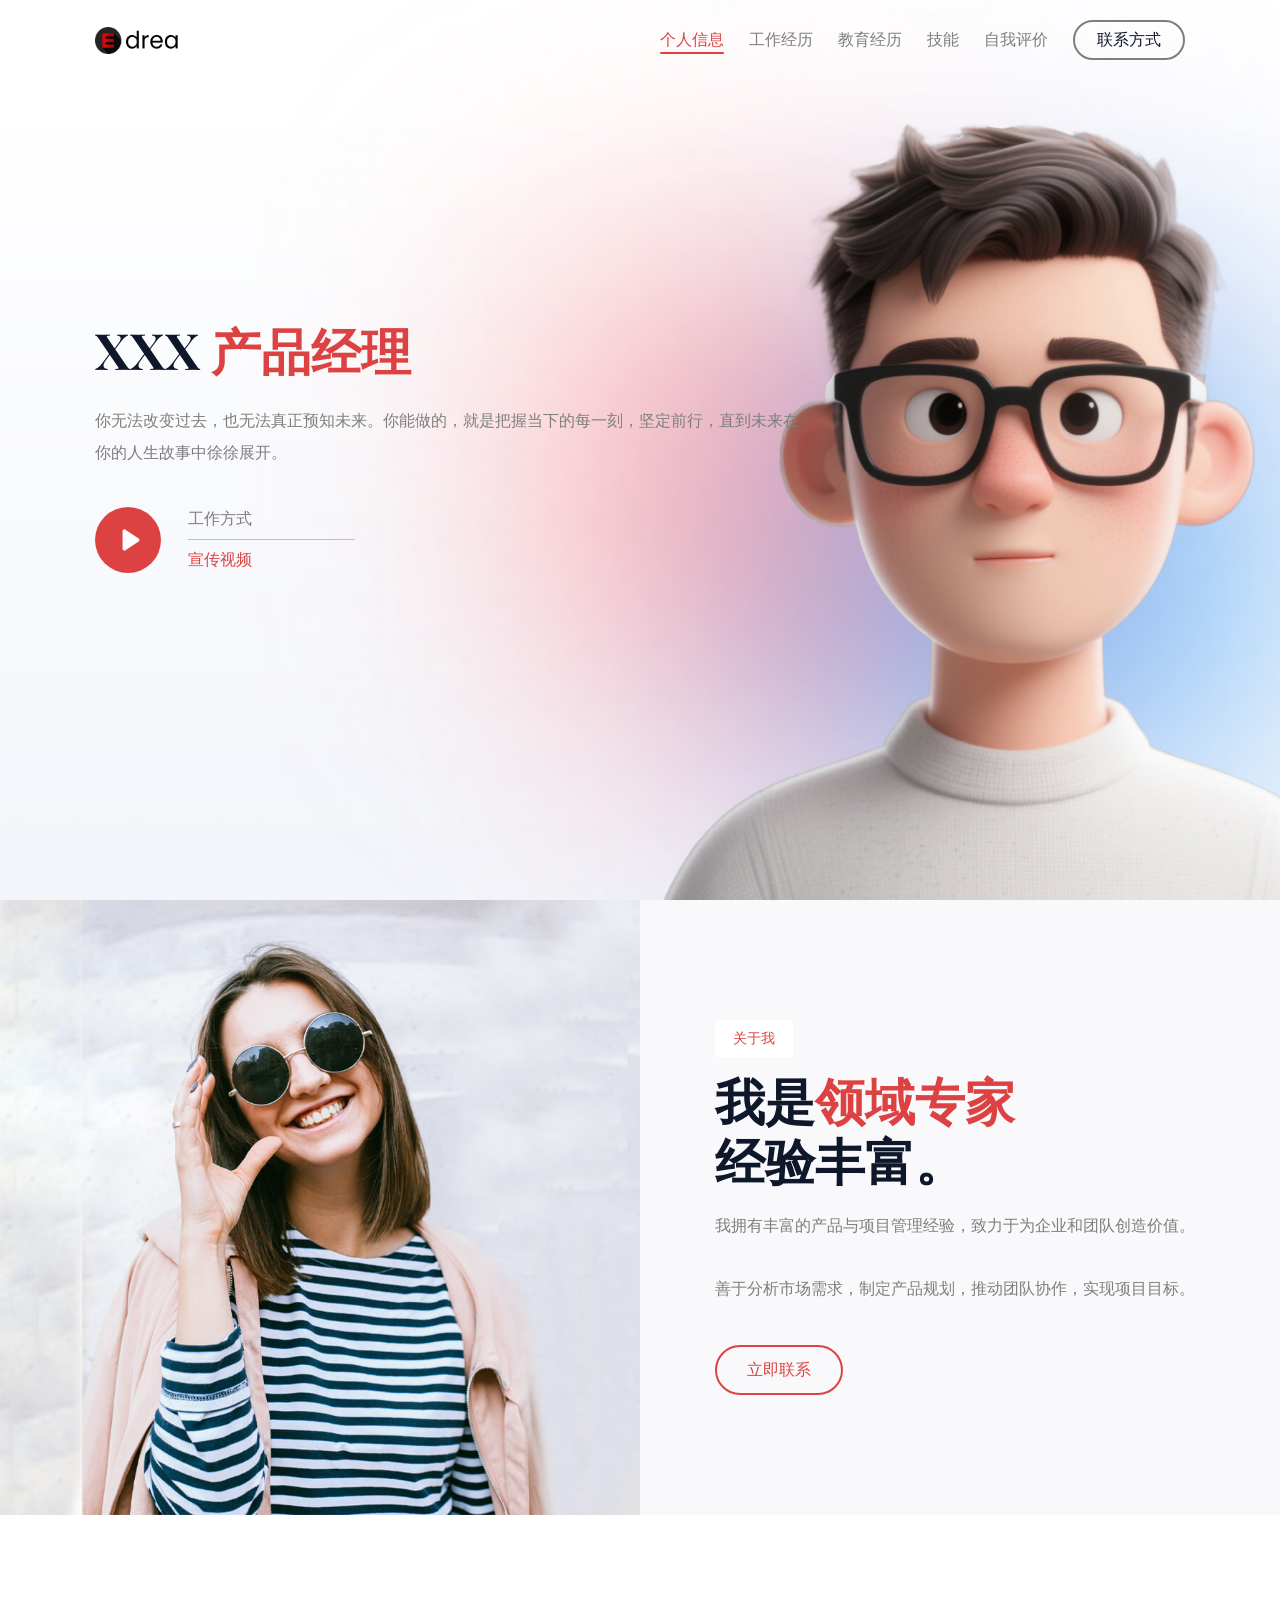
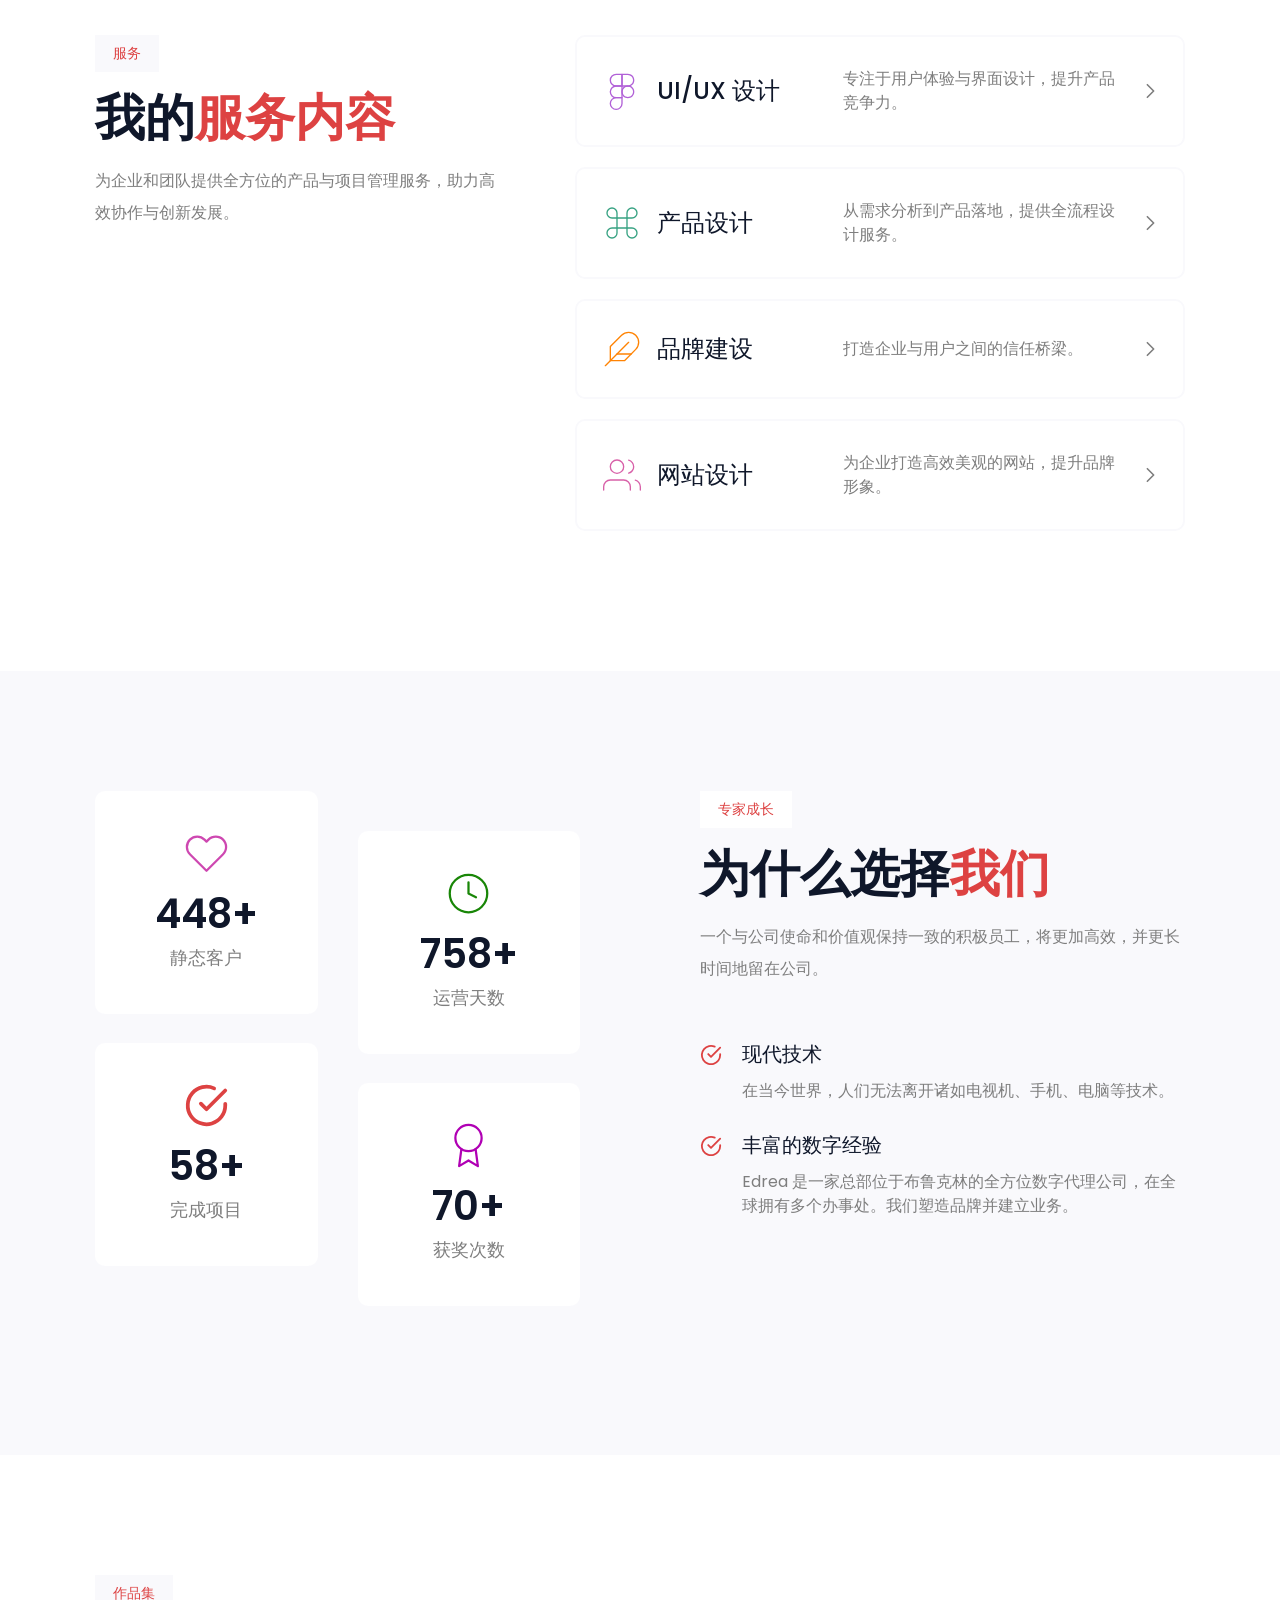
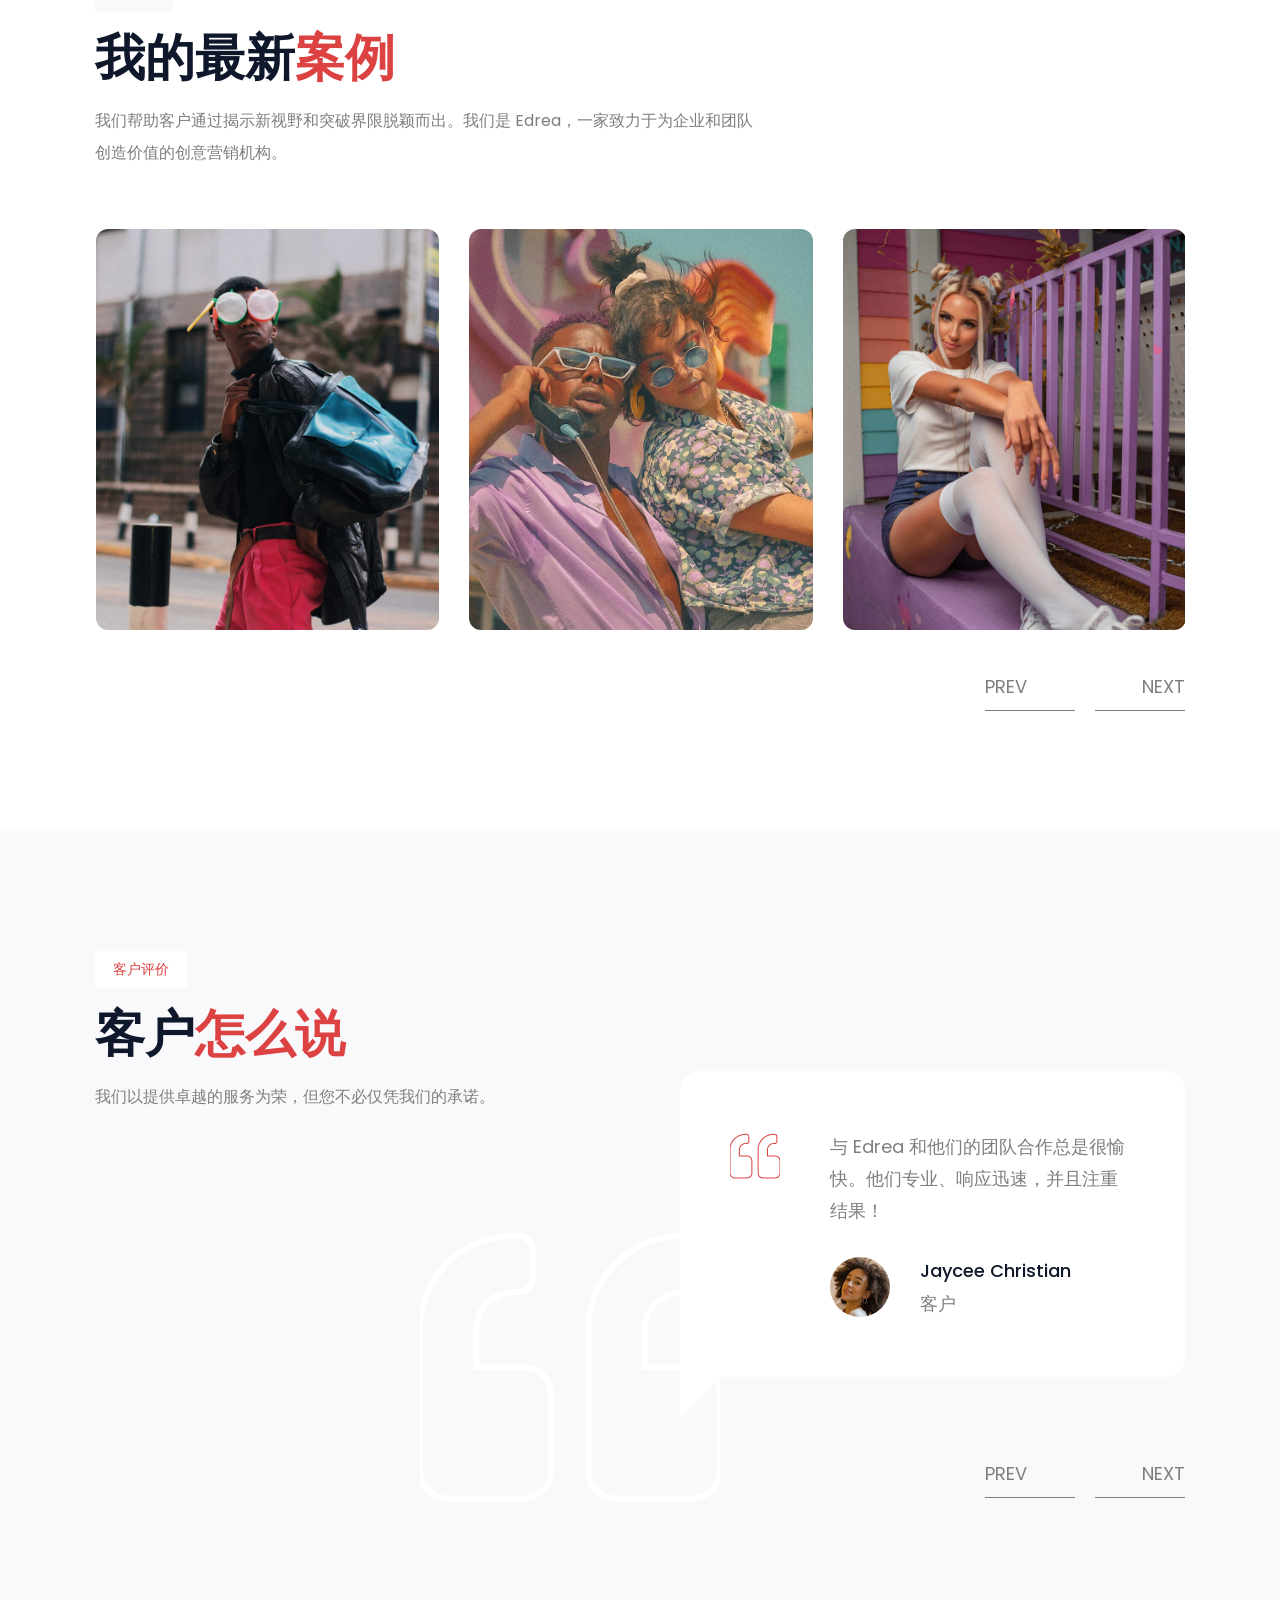
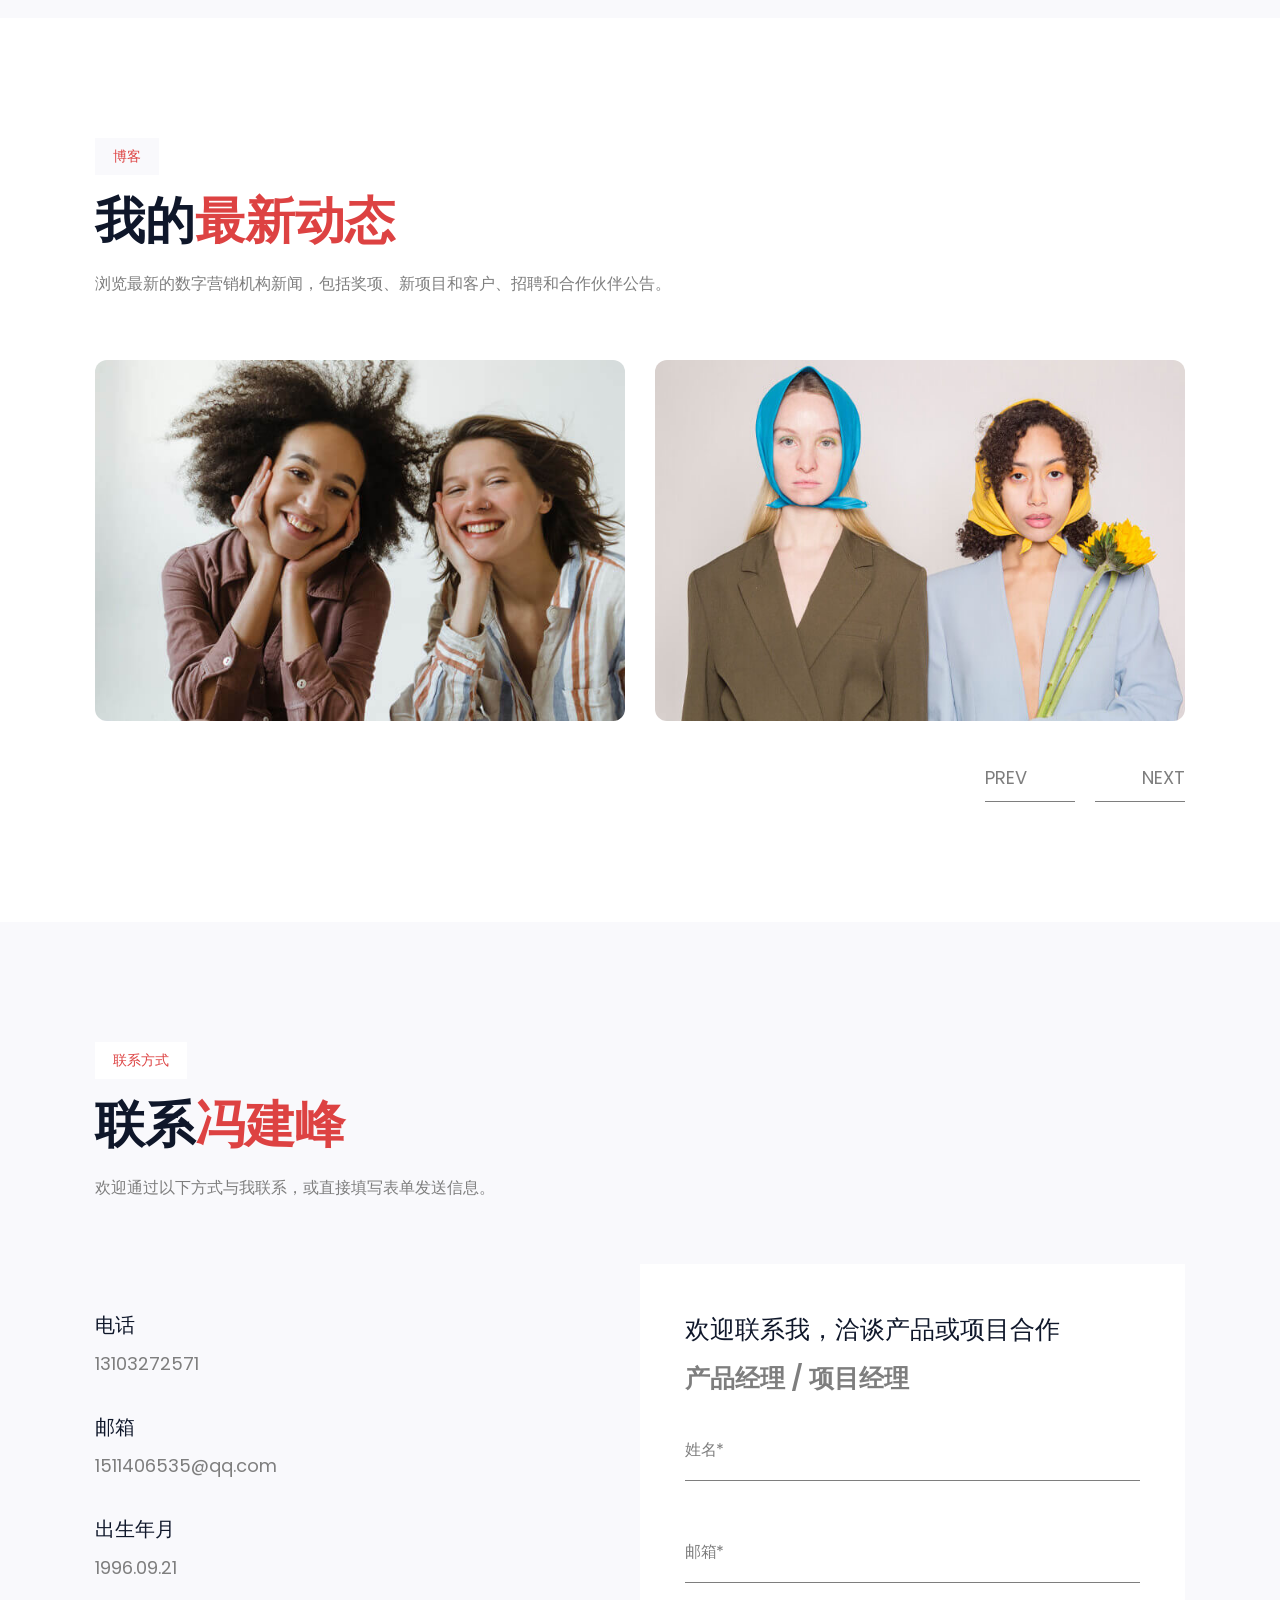
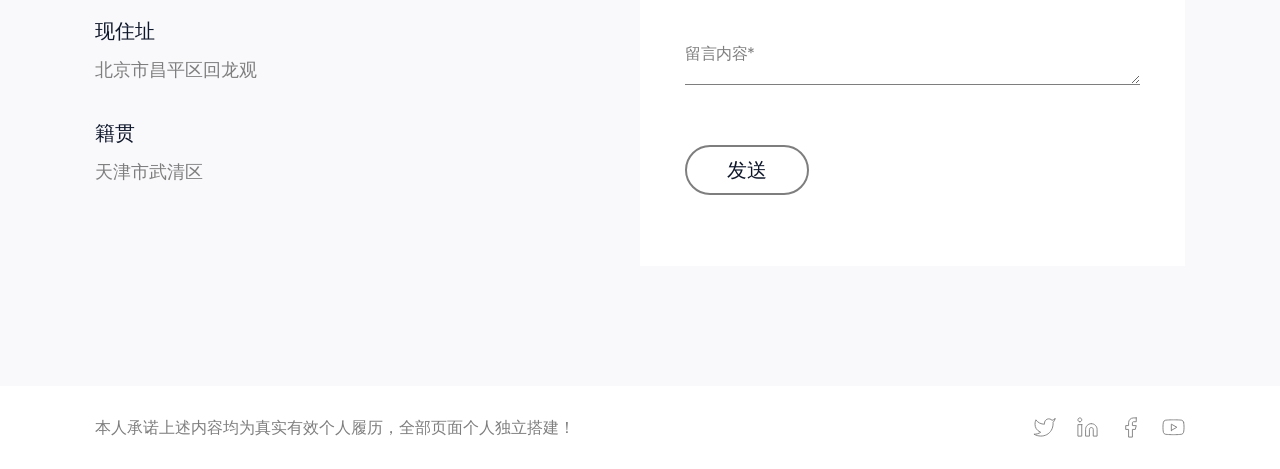
==== commit 34797561: "更新项目：优化本地服务器启动脚本，添加端口自动检测和释放功能" ====
--- a/index.html
+++ b/index.html
@@ -106,12 +106,12 @@
 
 <section id="home">
 <div class="edrea_hero">
-<div class="overlay"><div class="overlay_image" data-img-url="img/banner/1.jpg"></div></div>
+<div class="overlay"><div class="overlay_image" data-img-url="img/banner/3.jpg"></div></div>
 <div class="overlay_color"></div>
 <div class="content">
 <div class="container">
 <div class="content_in">
-<h3 class="title">冯建峰 <span>产品经理</span>  </h3>
+<h3 class="title">XXX <span>产品经理</span>  </h3>
 <p class="description">你无法改变过去，也无法真正预知未来。你能做的，就是把握当下的每一刻，坚定前行，直到未来在你的人生故事中徐徐展开。</p>
 <div class="edrea_video_button">
 <span class="icon"><img class="svg" src="static/picture/play.svg" alt="svg">
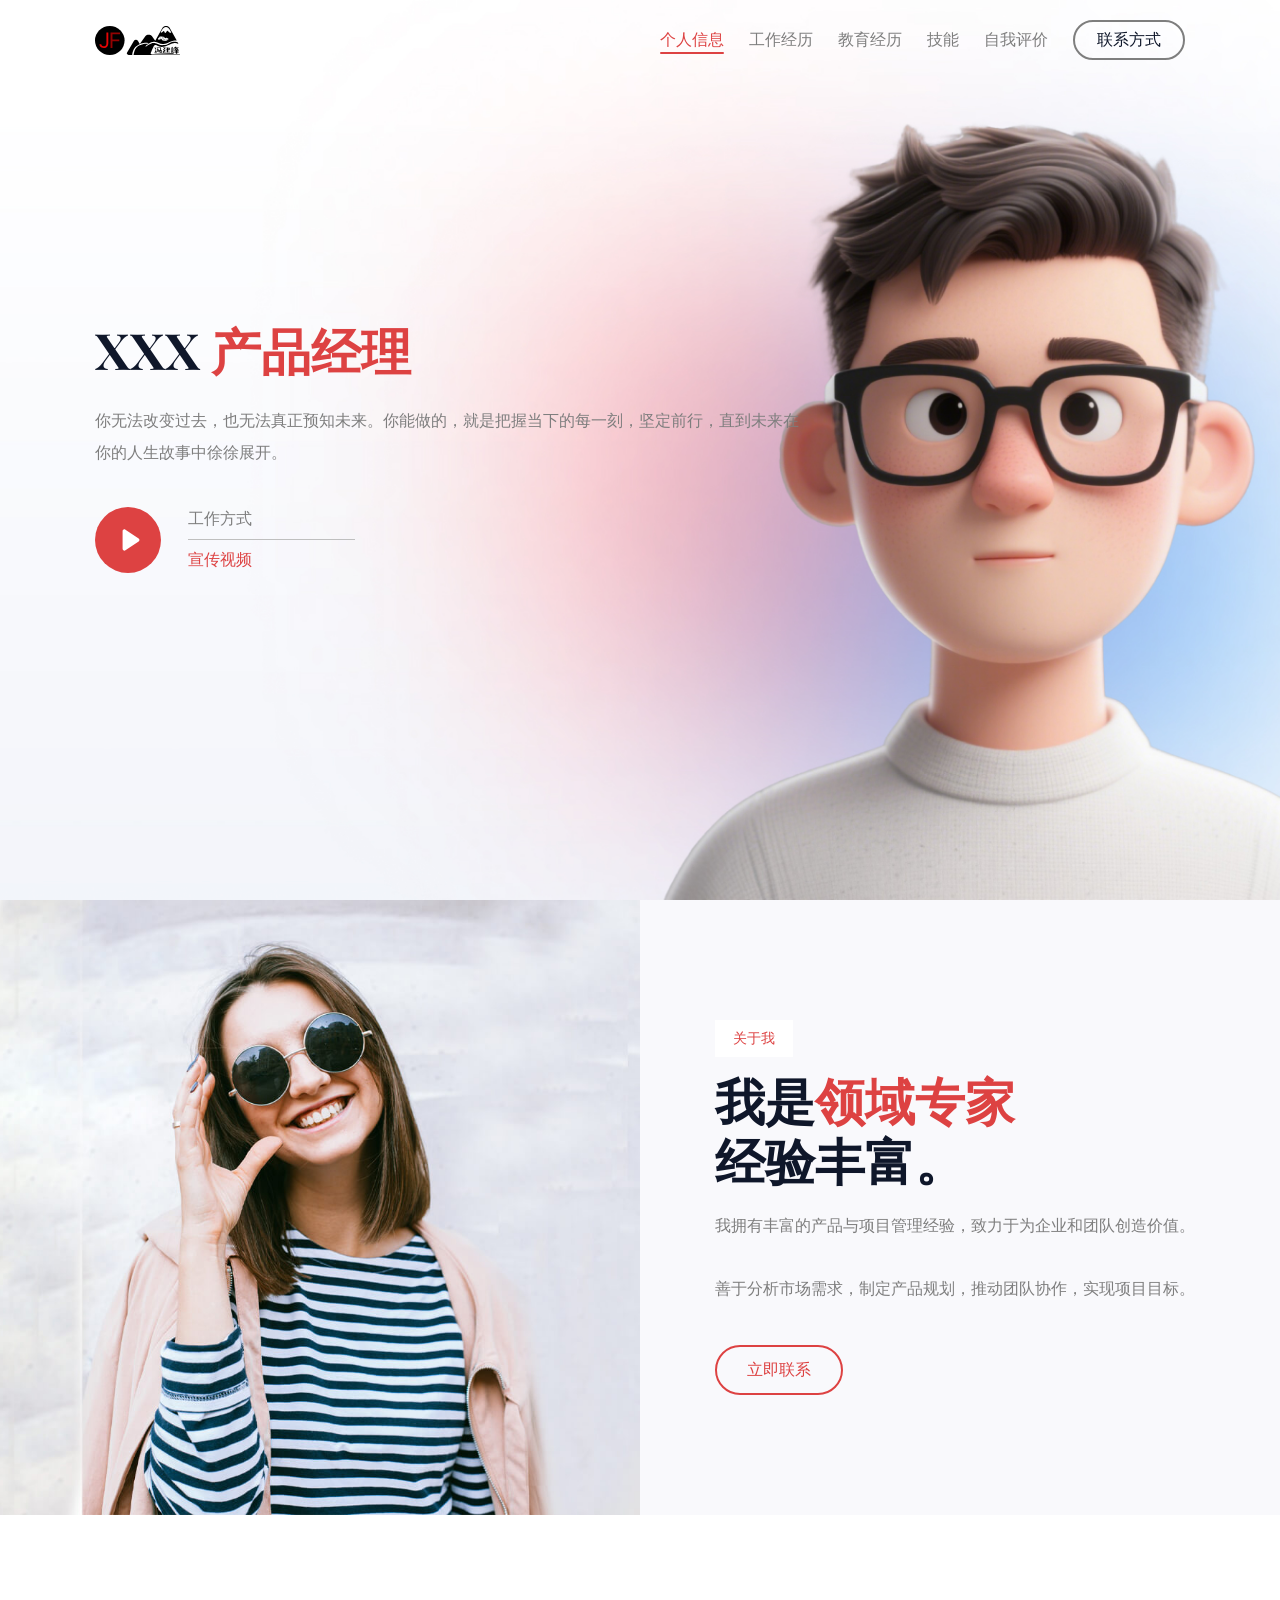
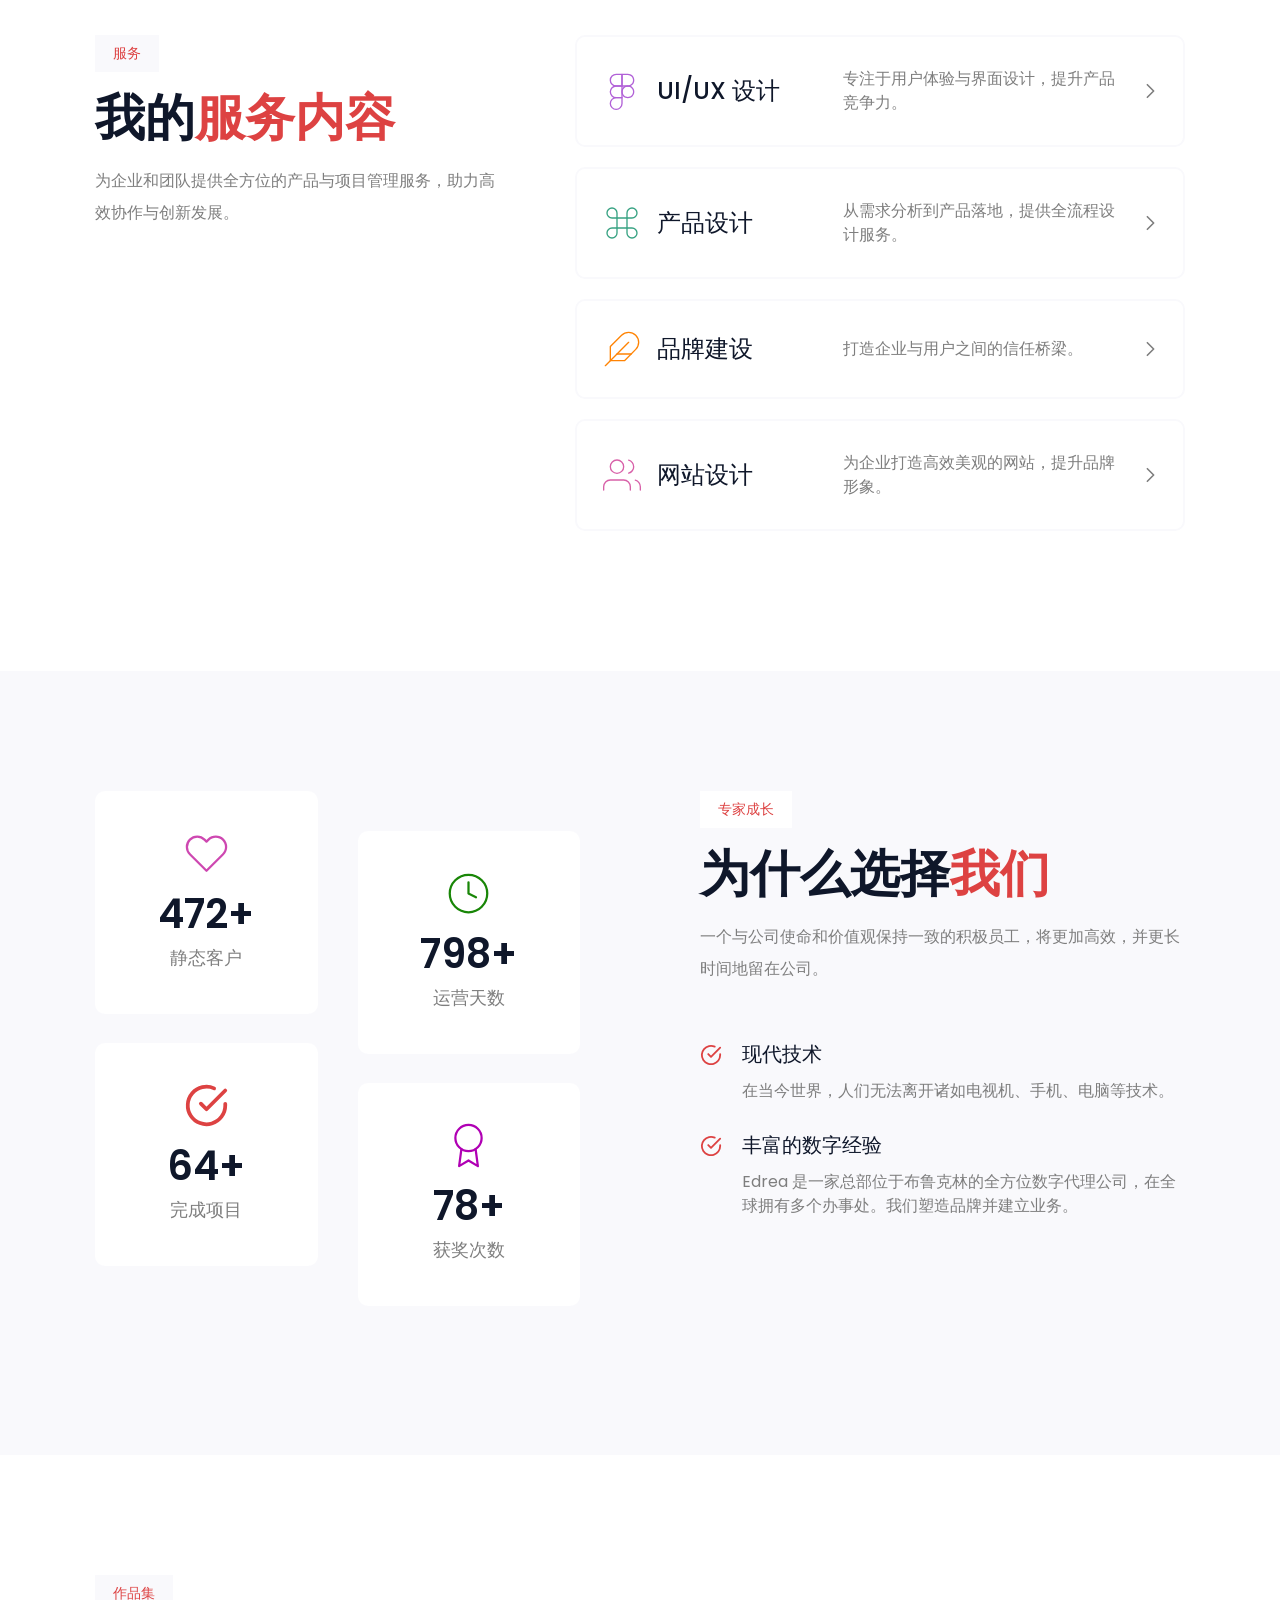
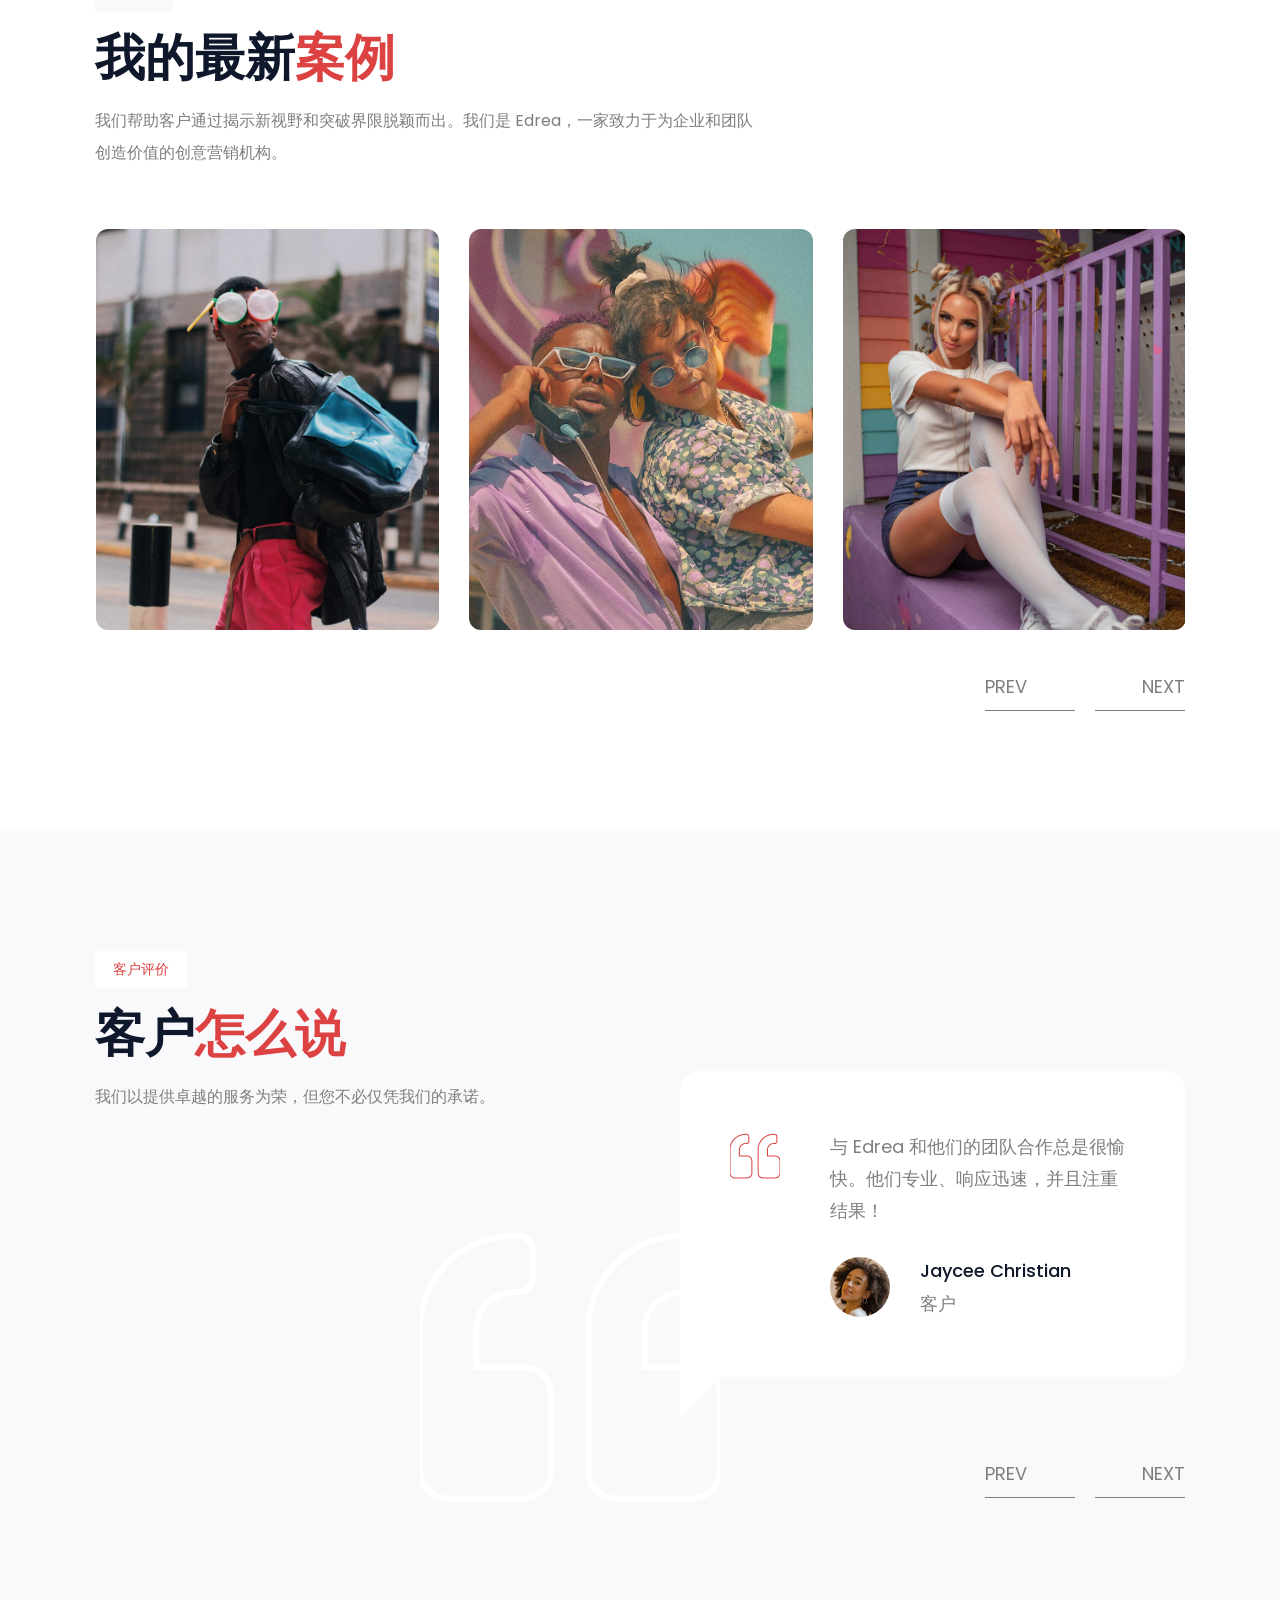
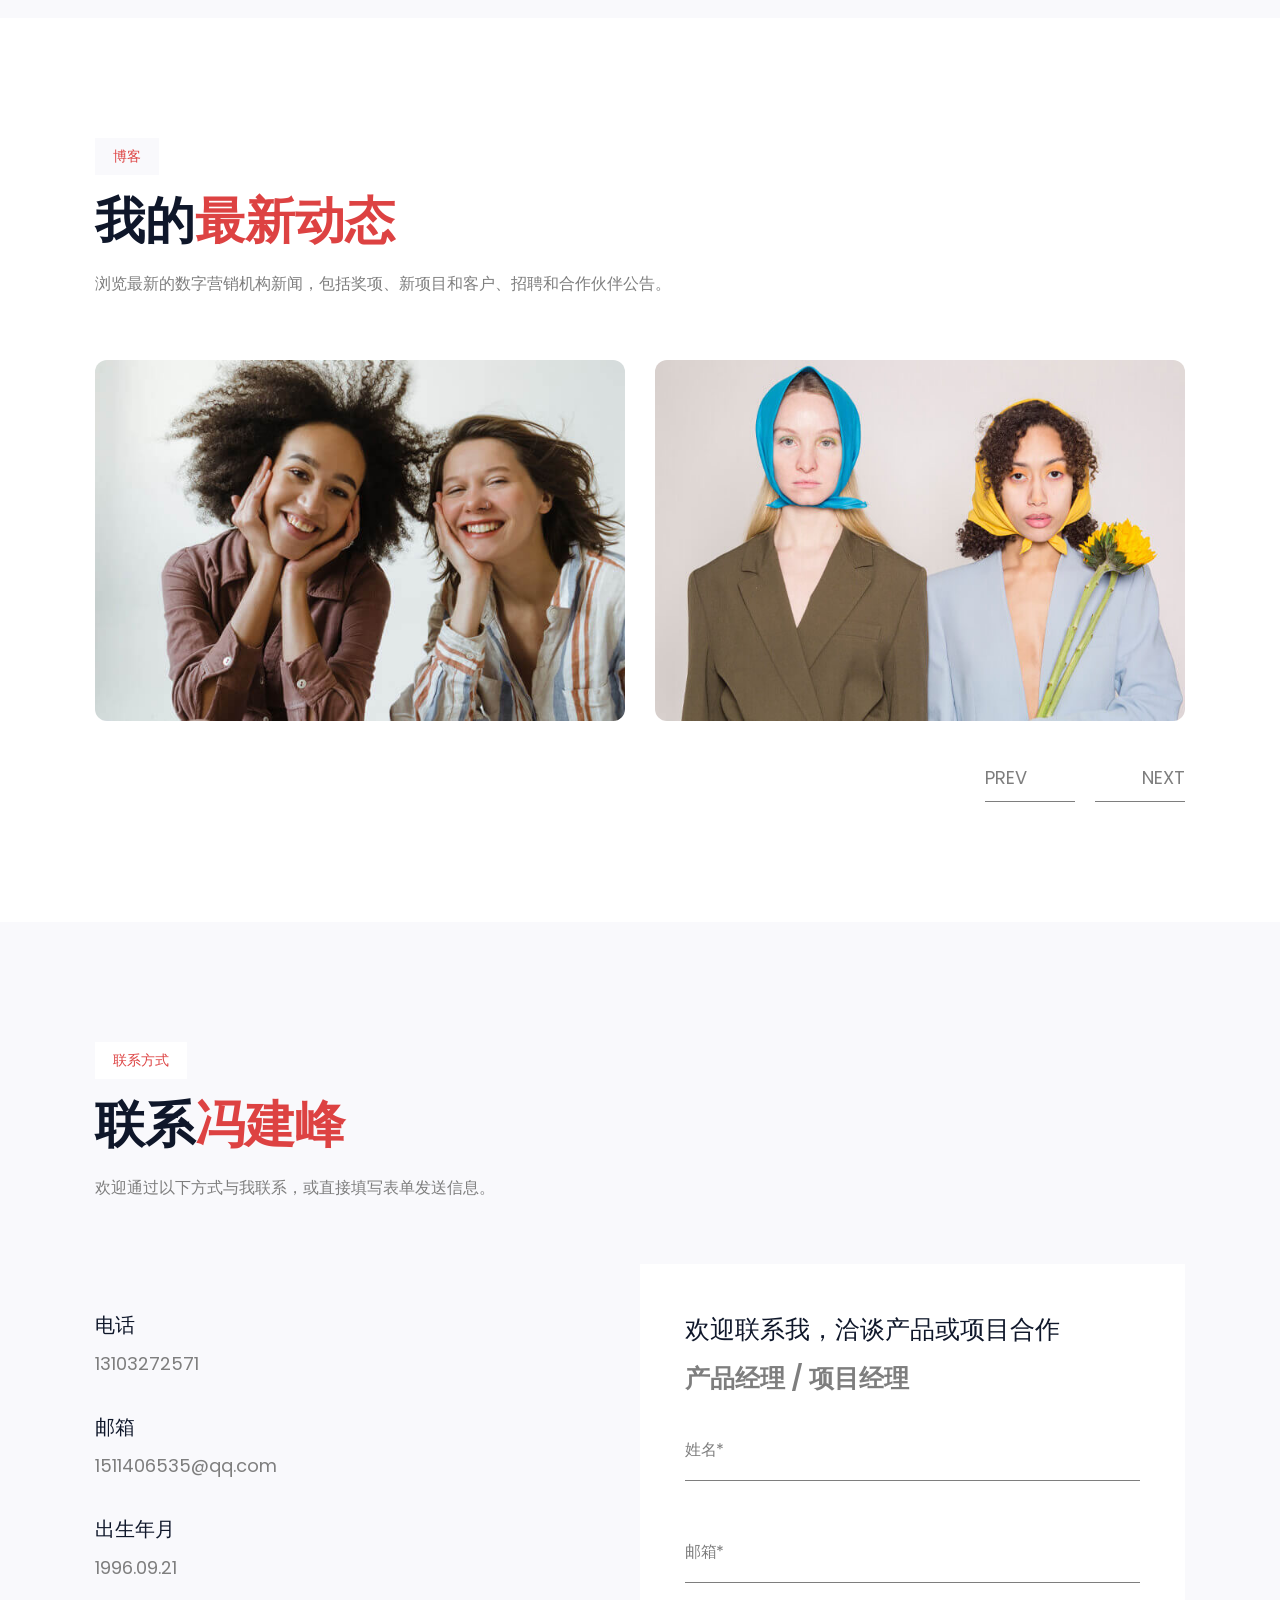
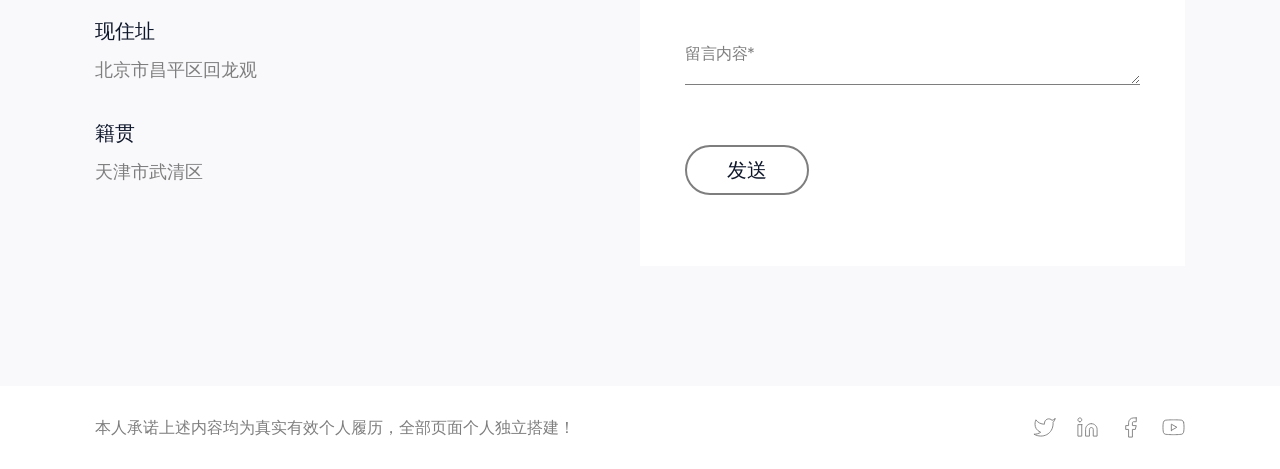
==== commit b816b71a: "更新 CloudBase 自动部署配置" ====
--- a/index.html
+++ b/index.html
@@ -51,7 +51,7 @@
 <div class="container">
 <div class="topbar_inner">
 <div class="logo">
-<a href=""><img src="static/picture/1.png" alt=""></a>
+<a href=""><img src="static/picture/3.svg" alt=""></a>
 </div>
 <div class="menu">
 <ul class="anchor_nav">
@@ -75,7 +75,7 @@
 <div class="container">
 <div class="mobile_in">
 <div class="logo">
-<a href="#"><img src="static/picture/1.png" alt=""></a>
+<a href="#"><img src="static/picture/3.svg" alt=""></a>
 </div>
 <div class="my_trigger">
 <div class="hamburger hamburger--collapse-r">
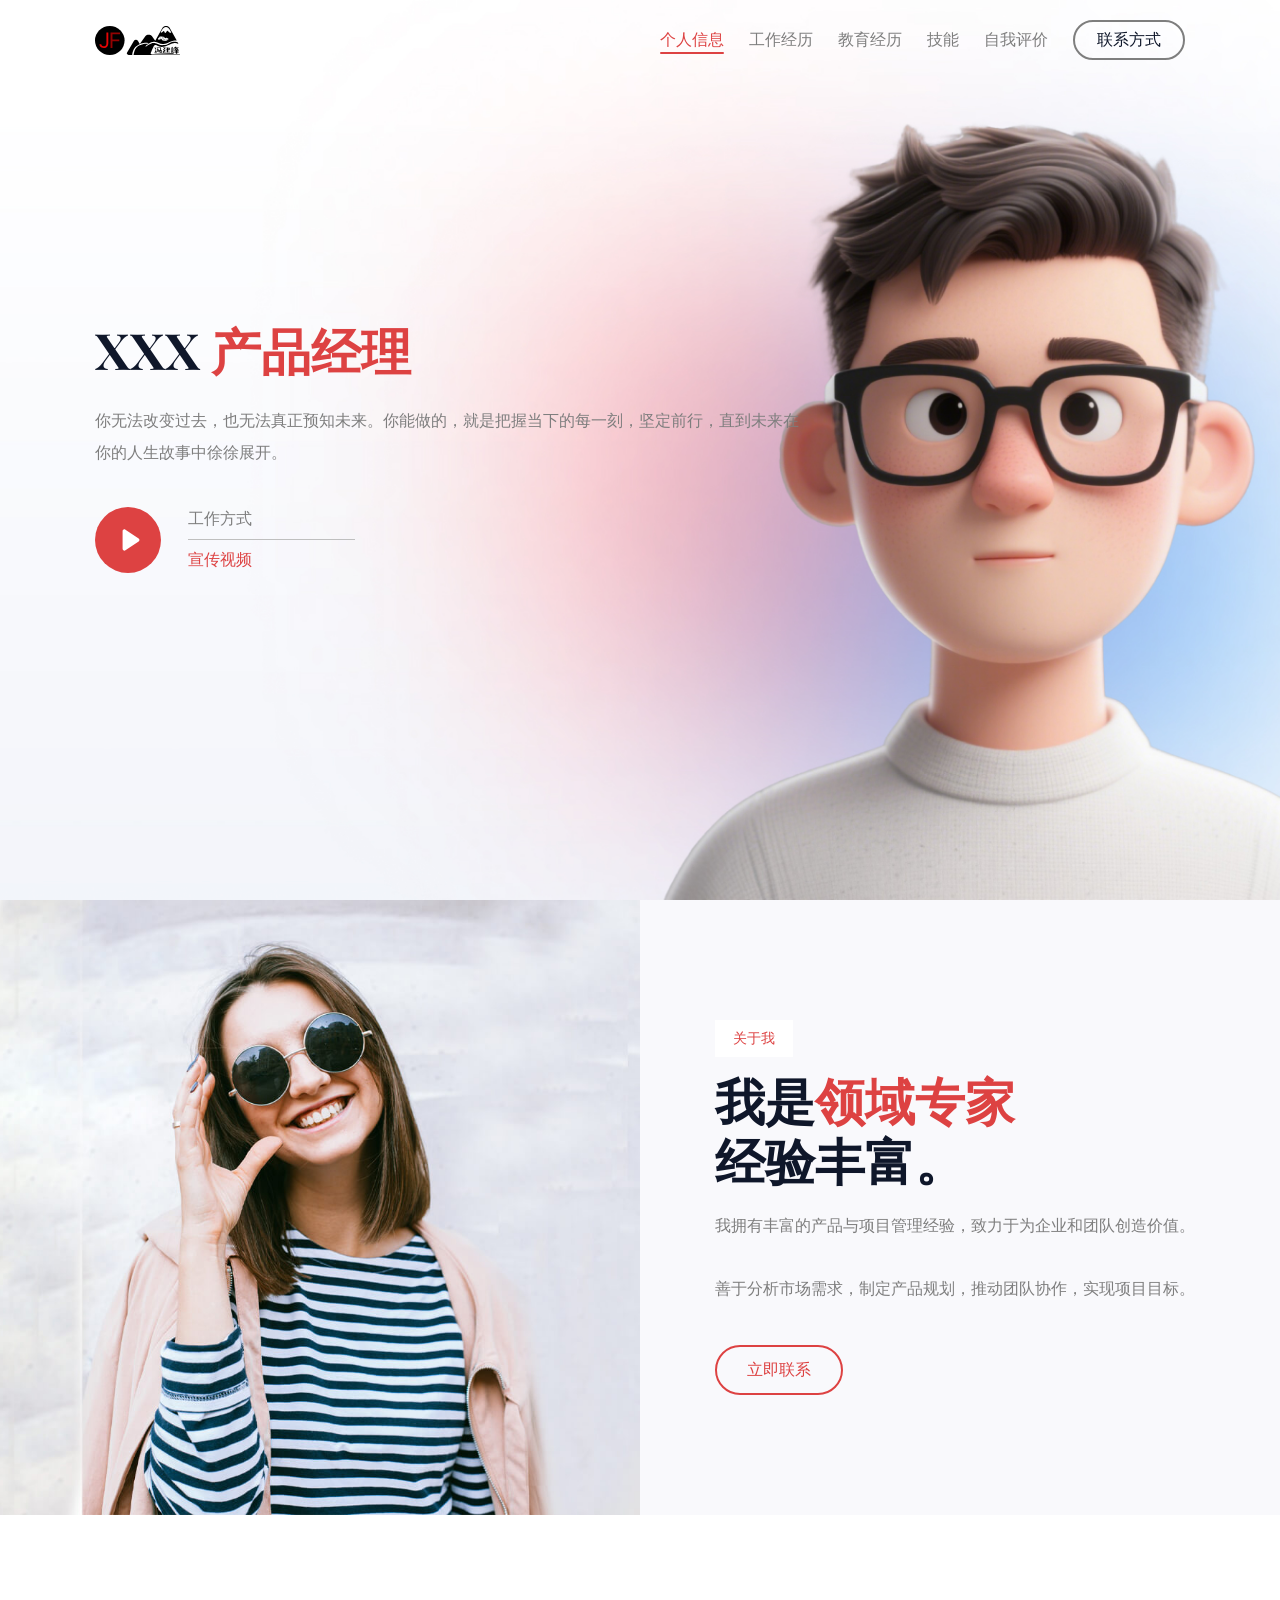
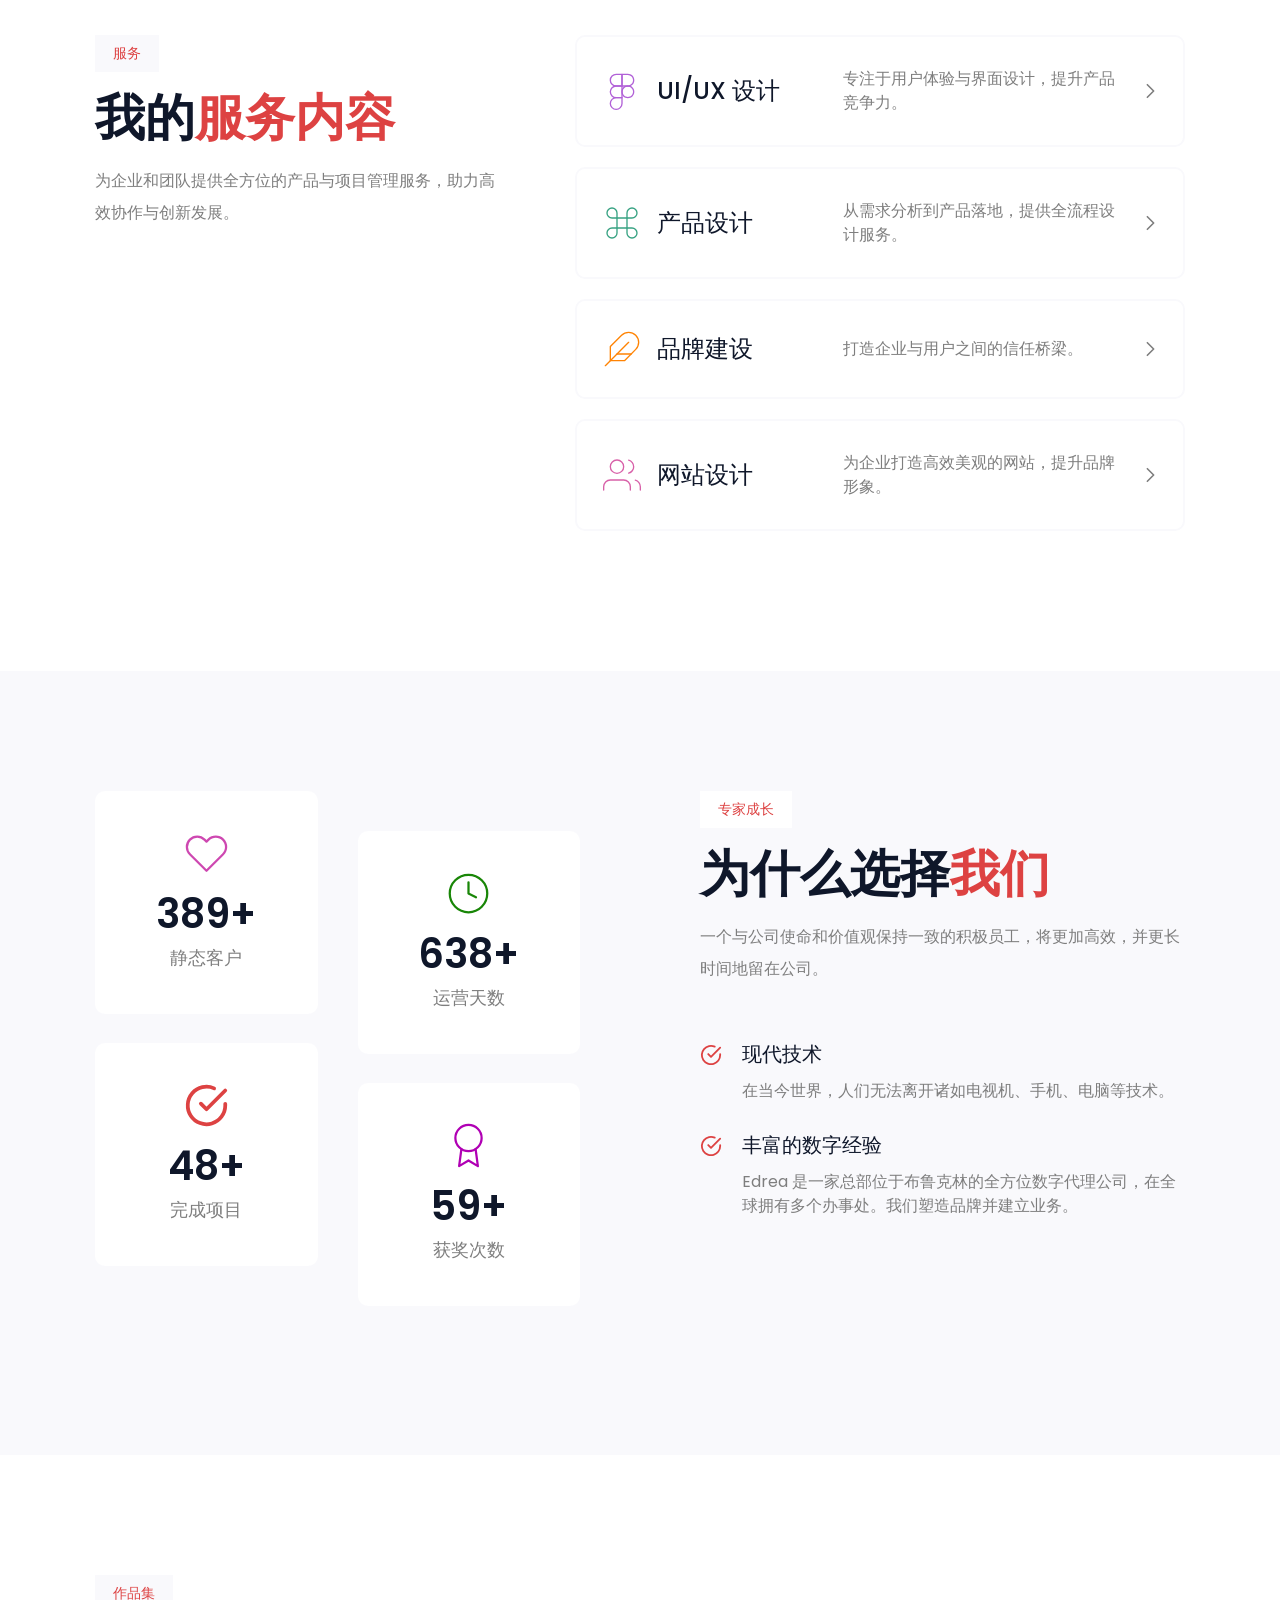
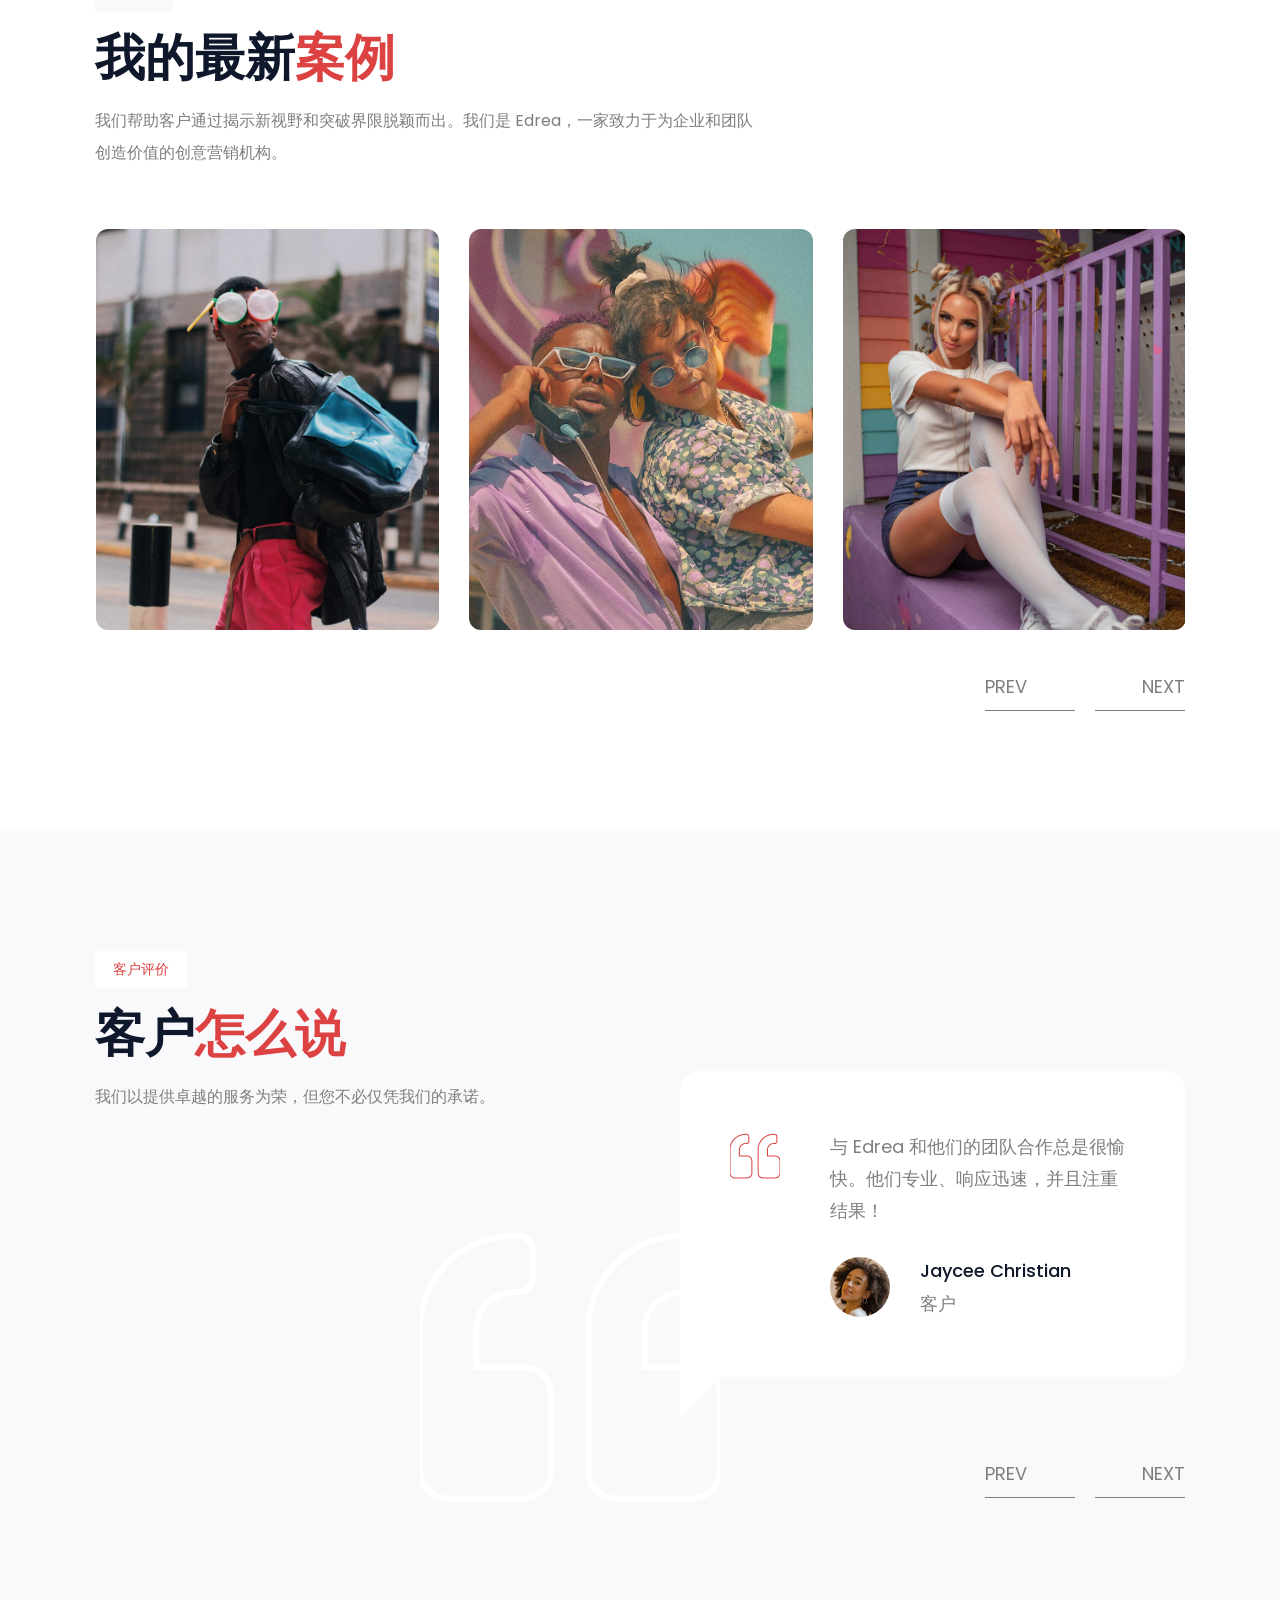
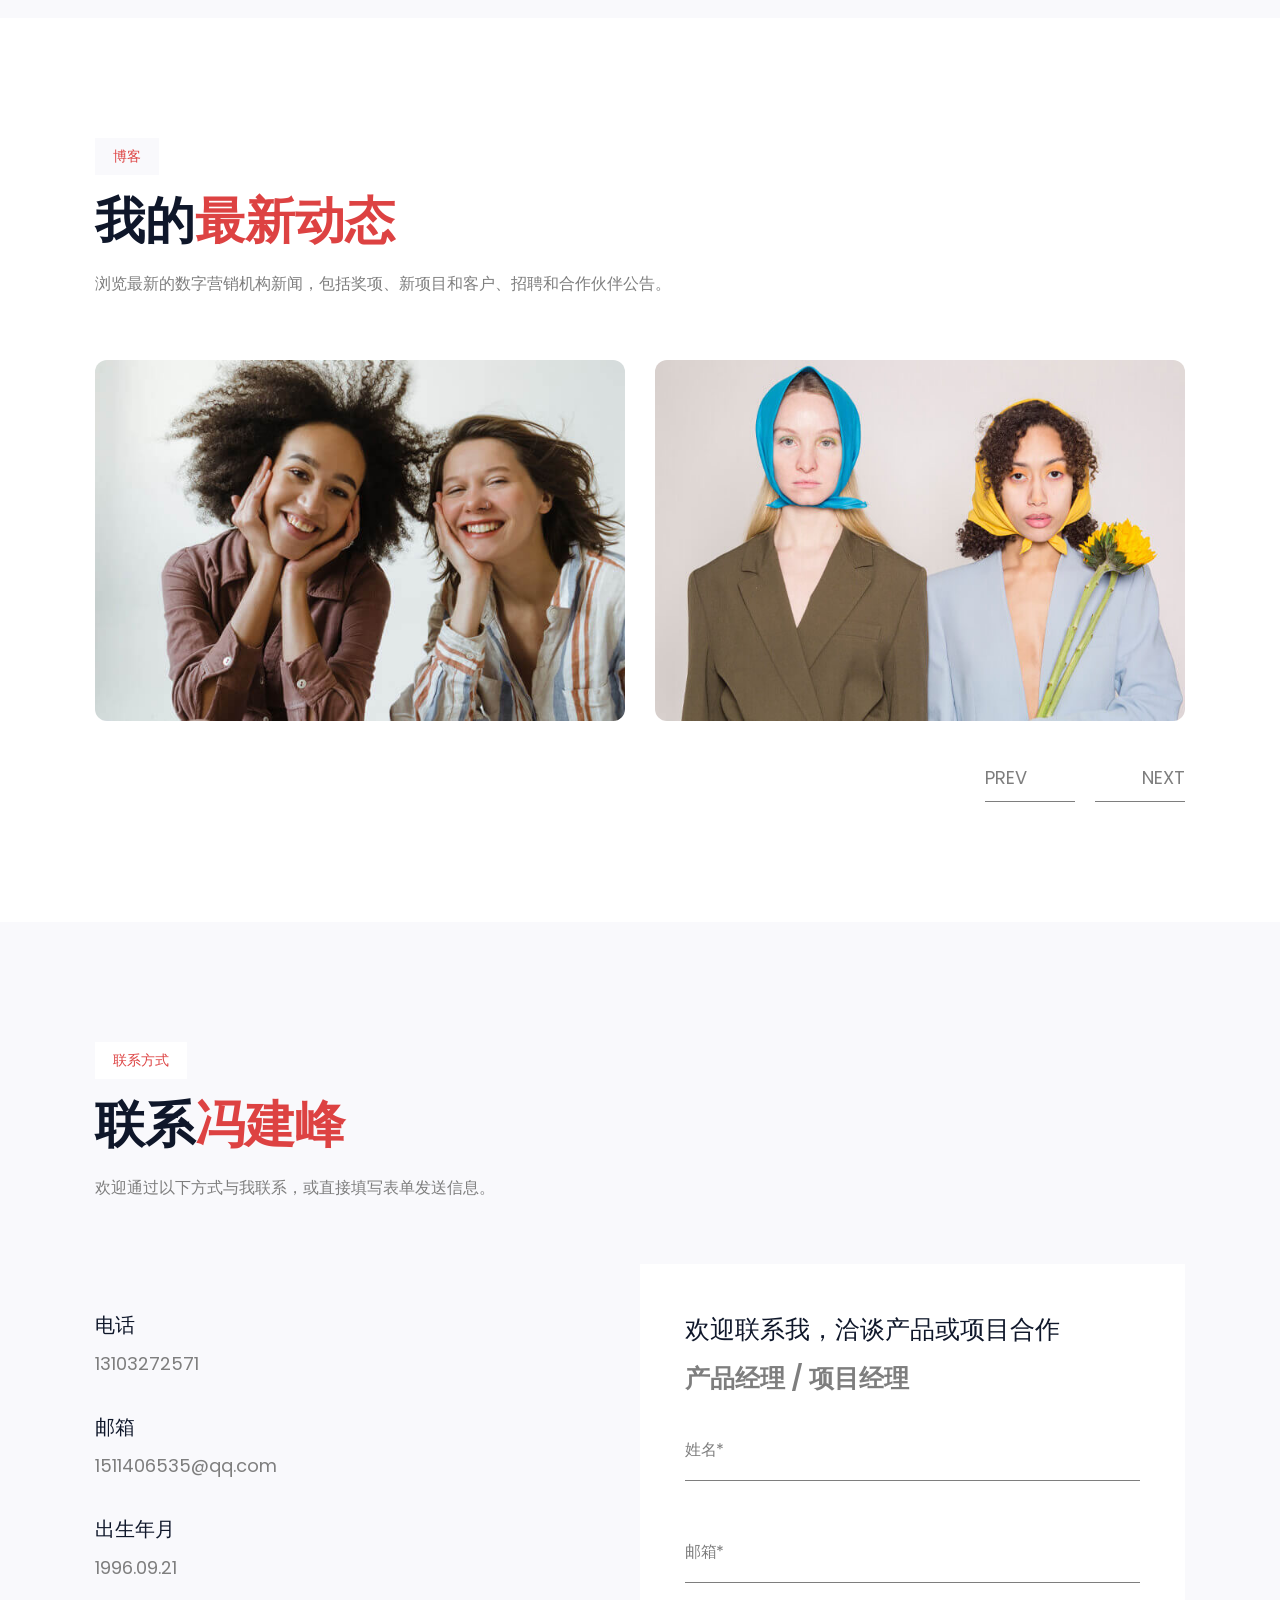
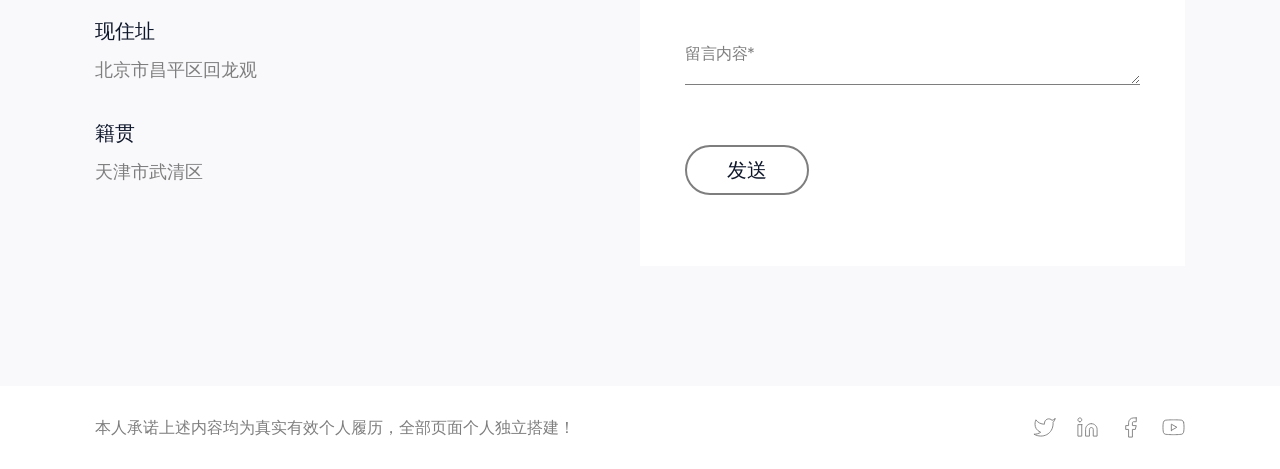
==== commit f0cb4a96: "强制更新并覆盖全部内容" ====
--- a/index.html
+++ b/index.html
@@ -4,10 +4,10 @@
 <!--[if IE 8 ]><html class="ie ie8" lang="en"> <![endif]-->
 <!--[if (gte IE 9)|!(IE)]><!--><html lang="en"> <!--<![endif]-->
 <head>
-<meta http-equiv="Content-Type" content="text/html; charset=utf-8">
+<meta charset="utf-8">
 <meta name="description" content="Edrea">
 <meta name="author" content="marketify">
-<meta name="viewport" content="width=device-width, initial-scale=1, maximum-scale=1">
+<meta name="viewport" content="width=device-width, initial-scale=1">
 <title>冯建峰 | 产品经理</title>
 
 <link href="https://fonts.googleapis.com/css2?family=DM+Sans:ital,wght@0,400;0,500;0,700;1,400;1,500;1,700&family=Playfair+Display:ital,wght@0,400;0,500;0,600;0,700;0,800;0,900;1,400;1,500;1,600;1,700;1,800;1,900&family=Poppins:ital,wght@0,100;0,200;0,300;0,400;0,500;0,600;0,700;0,800;0,900;1,100;1,200;1,300;1,400;1,500;1,600;1,700;1,800;1,900&display=swap" rel="stylesheet">
@@ -23,7 +23,10 @@
 <div class="edrea_modalbox">
 <div class="box_inner">
 <div class="close">
-<a href="#"><img class="svg" src="static/picture/cancel.svg" alt=""></a>
+<a href="#" title="关闭">
+  <span class="sr-only">关闭</span>
+  <img class="svg" src="static/picture/cancel.svg" alt="关闭">
+</a>
 </div>
 <div class="modal_content">
 <h3 class="fixed_title"></h3>
@@ -51,7 +54,7 @@
 <div class="container">
 <div class="topbar_inner">
 <div class="logo">
-<a href=""><img src="static/picture/3.svg" alt=""></a>
+<a href="" title="主页"><img src="static/picture/3.svg" alt=""></a>
 </div>
 <div class="menu">
 <ul class="anchor_nav">
@@ -75,7 +78,7 @@
 <div class="container">
 <div class="mobile_in">
 <div class="logo">
-<a href="#"><img src="static/picture/3.svg" alt=""></a>
+<a href="#" title="主页"><img src="static/picture/3.svg" alt=""></a>
 </div>
 <div class="my_trigger">
 <div class="hamburger hamburger--collapse-r">
@@ -115,7 +118,7 @@
 <p class="description">你无法改变过去，也无法真正预知未来。你能做的，就是把握当下的每一刻，坚定前行，直到未来在你的人生故事中徐徐展开。</p>
 <div class="edrea_video_button">
 <span class="icon"><img class="svg" src="static/picture/play.svg" alt="svg">
-    <a href="MVI_7310.MP4"></a>
+    <a href="MVI_7310.MP4" title="播放宣传视频" aria-label="播放宣传视频"></a>
 </span>
 <div class="video_right">
 <span class="top">工作方式</span>
@@ -815,6 +818,14 @@
 <script>
 document.getElementById("send_message").onclick = function(e) {
   e.preventDefault();
+
+// 检测微信浏览器
+  var isWeixin = /MicroMessenger/i.test(navigator.userAgent);
+  if (isWeixin) {
+    alert("微信浏览器不支持直接发送邮件，请使用其他浏览器打开此页面");
+    return;
+  }
+
   var name = document.getElementById("name").value.trim();
   var email = document.getElementById("email").value.trim();
   var message = document.getElementById("message").value.trim();
@@ -837,6 +848,7 @@
   var mailto_link = "mailto:1511406535@qq.com?subject=" + subject + "&body=" + body;
   window.location.href = mailto_link;
 };
+
 </script>
 </div>
 </div>
